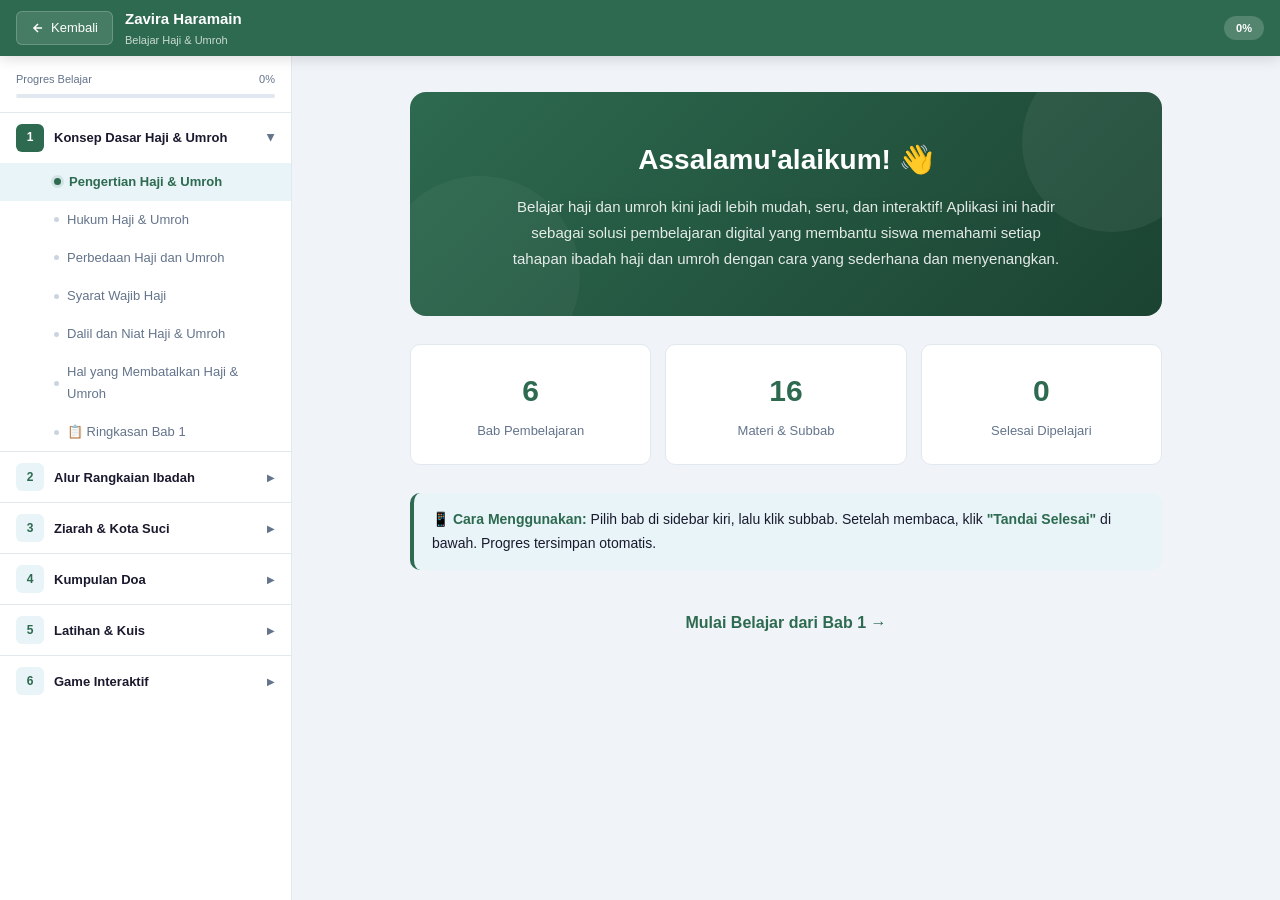
==== Belajar.html @ 63aa4650 "Add files via upload" ====
<!DOCTYPE html>
<html lang="id">
<head>
    <meta charset="UTF-8">
    <meta name="viewport" content="width=device-width, initial-scale=1.0">
    <title>Belajar Haji & Umroh — Zavira Haramain</title>
    <!-- Gunakan CSS utama agar warna konsisten -->
    <link rel="stylesheet" href="style.css">
    <style>
        /* ============================================
           CSS KHUSUS HALAMAN BELAJAR (LMS Mini)
           Variabel warna diambil dari :root style.css
           Ditulis di sini agar halaman ini mandiri
           ============================================ */

        body { background: var(--bg-section); }

        /* ---------- HEADER LMS ---------- */
        .lms-header {
            position: fixed; top: 0; left: 0; right: 0;
            height: 56px; background: var(--primary); color: #fff;
            display: flex; align-items: center; padding: 0 16px;
            z-index: 900; box-shadow: 0 2px 14px rgba(0,0,0,.15);
        }
        .lms-back {
            display: inline-flex; align-items: center; gap: 6px;
            background: rgba(255,255,255,.12); border: 1px solid rgba(255,255,255,.2);
            color: #fff; padding: 5px 14px; border-radius: 6px;
            font-size: 13px; font-weight: 500; margin-right: 12px;
            transition: background .2s; text-decoration: none;
        }
        .lms-back:hover { background: rgba(255,255,255,.22); }
        .lms-brand { font-size: 15px; font-weight: 700; }
        .lms-brand small { font-weight: 400; opacity: .75; font-size: 11px; display: block; }
        .lms-right { margin-left: auto; display: flex; align-items: center; gap: 10px; }
        .lms-pct {
            background: rgba(255,255,255,.18); padding: 3px 12px;
            border-radius: 20px; font-size: 11px; font-weight: 600;
        }
        .lms-burger {
            display: none; width: 36px; height: 36px; border-radius: 6px;
            background: rgba(255,255,255,.12); border: 1px solid rgba(255,255,255,.2);
            color: #fff; font-size: 20px; align-items: center; justify-content: center;
            cursor: pointer;
        }

        /* ---------- LAYOUT ---------- */
        .lms-layout { display: flex; margin-top: 56px; min-height: calc(100vh - 56px); }

        /* ---------- SIDEBAR ---------- */
        .lms-sidebar {
            width: 292px; min-width: 292px; background: var(--bg-main);
            border-right: 1px solid var(--border-color);
            overflow-y: auto; height: calc(100vh - 56px);
            position: sticky; top: 56px; transition: transform .3s ease;
        }
        .lms-sidebar::-webkit-scrollbar { width: 3px; }
        .lms-sidebar::-webkit-scrollbar-thumb { background: #cbd5e1; border-radius: 3px; }

        /* Progress di sidebar */
        .sb-prog { padding: 14px 16px; border-bottom: 1px solid var(--border-color); }
        .sb-prog-top { display: flex; justify-content: space-between; font-size: 11px; color: var(--text-muted); margin-bottom: 5px; }
        .sb-prog-bar { height: 4px; background: var(--border-color); border-radius: 4px; overflow: hidden; }
        .sb-prog-fill { height: 100%; width: 0%; background: linear-gradient(90deg, var(--primary), var(--primary-light)); border-radius: 4px; transition: width .5s ease; }

        /* Chapter */
        .ch { border-bottom: 1px solid var(--border-color); }
        .ch:last-child { border-bottom: none; }
        .ch-head {
            display: flex; align-items: center; gap: 10px;
            padding: 11px 16px; cursor: pointer; user-select: none; transition: background .15s;
        }
        .ch-head:hover { background: var(--bg-section); }
        .ch-ico {
            width: 28px; height: 28px; border-radius: 6px;
            background: var(--bg-card); color: var(--primary);
            display: flex; align-items: center; justify-content: center;
            font-size: 12px; font-weight: 800; flex-shrink: 0;
        }
        .ch-head.open .ch-ico { background: var(--primary); color: #fff; }
        .ch-name { flex: 1; font-size: 13px; font-weight: 600; color: var(--text-primary); line-height: 1.35; }
        .ch-arr { font-size: 10px; color: var(--text-muted); transition: transform .2s; }
        .ch-head.open .ch-arr { transform: rotate(90deg); }

        /* Subbab */
        .ch-subs { max-height: 0; overflow: hidden; transition: max-height .35s ease; }
        .ch-head.open + .ch-subs { max-height: 600px; }
        .sub {
            display: flex; align-items: center; gap: 8px;
            padding: 8px 16px 8px 54px; font-size: 13px;
            color: var(--text-muted); cursor: pointer; transition: all .15s; position: relative;
        }
        .sub::before {
            content: ''; width: 5px; height: 5px; border-radius: 50%;
            background: #cbd5e1; flex-shrink: 0; transition: all .2s;
        }
        .sub:hover { background: var(--bg-section); color: var(--text-primary); }
        .sub:hover::before { background: var(--accent); }
        .sub.on { background: var(--bg-card); color: var(--primary); font-weight: 600; }
        .sub.on::before { background: var(--primary); width: 7px; height: 7px; box-shadow: 0 0 0 3px rgba(45,106,79,.12); }
        .sub.ok::after {
            content: '\2713'; position: absolute; right: 14px;
            width: 16px; height: 16px; border-radius: 50%;
            background: var(--primary); color: #fff; font-size: 9px;
            font-weight: 700; display: flex; align-items: center; justify-content: center;
        }

        /* Overlay sidebar mobile */
        .sb-overlay { display: none; position: fixed; inset: 0; top: 56px; background: rgba(0,0,0,.35); z-index: 799; }
        .sb-overlay.on { display: block; }

        /* ---------- KONTEN ---------- */
        .lms-content {
            flex: 1; min-width: 0; max-width: 840px;
            margin: 0 auto; padding: 36px 44px 80px; width: 100%;
        }
        .pg { display: none; }
        .pg.on { display: block; animation: pgFade .3s ease; }
        @keyframes pgFade { from { opacity: 0; transform: translateY(10px); } to { opacity: 1; transform: translateY(0); } }

        .bc { font-size: 12px; color: var(--text-muted); margin-bottom: 6px; }
        .bc b { color: var(--primary); font-weight: 600; }
        .pg-h1 { font-size: 28px; font-weight: 800; line-height: 1.25; margin-bottom: 6px; color: var(--text-primary); }
        .pg-sub { font-size: 15px; color: var(--text-muted); margin-bottom: 28px; line-height: 1.6; }

        /* Elemen materi */
        .m-p { font-size: 15px; color: var(--text-primary); line-height: 1.88; margin-bottom: 16px; text-align: justify; }
        .m-h3 { font-size: 18px; font-weight: 700; margin: 28px 0 10px; padding-bottom: 6px; border-bottom: 2px solid var(--bg-card); }
        .m-h4 { font-size: 16px; font-weight: 600; margin: 20px 0 8px; color: var(--text-primary); }
        .m-ol { padding-left: 24px; margin-bottom: 16px; list-style: decimal; }
        .m-ol li { font-size: 15px; color: var(--text-primary); line-height: 1.85; margin-bottom: 5px; }
        .m-ol li strong { color: var(--text-primary); }
        .m-ul { padding-left: 24px; margin-bottom: 16px; list-style: disc; }
        .m-ul li { font-size: 15px; color: var(--text-primary); line-height: 1.85; margin-bottom: 5px; }

        /* Box variants */
        .m-box { border-radius: var(--radius-md); padding: 14px 18px; margin: 18px 0; font-size: 14px; line-height: 1.75; }
        .m-box-g { background: var(--bg-card); border-left: 4px solid var(--primary); color: var(--text-primary); }
        .m-box-g strong { color: var(--primary); }
        .m-box-y { background: #fef3c7; border-left: 4px solid #f59e0b; color: #78350f; }
        .m-box-r { background: #fef2f2; border-left: 4px solid #ef4444; color: #991b1b; }
        .m-box-ok { background: #f0fdf4; border-left: 4px solid var(--primary-light); color: #166534; }
        .m-box-b { background: #eff6ff; border-left: 4px solid #3b82f6; color: #1e40af; }
        .m-box-b strong { color: #1e3a8a; }

        /* Tabel */
        .m-tbl-w { margin: 20px 0; overflow-x: auto; border-radius: var(--radius-md); box-shadow: 0 1px 6px var(--shadow-soft); }
        .m-tbl { width: 100%; border-collapse: collapse; font-size: 13px; }
        .m-tbl thead { background: var(--primary); color: #fff; }
        .m-tbl th { padding: 10px 14px; text-align: left; font-weight: 600; }
        .m-tbl td { padding: 9px 14px; border-bottom: 1px solid var(--border-color); color: var(--text-primary); }
        .m-tbl tbody tr:nth-child(even) { background: var(--bg-section); }
        .m-tbl tbody tr:hover { background: var(--bg-card); }

        /* Gambar */
        .m-img { margin: 22px 0; border-radius: var(--radius-md); overflow: hidden; box-shadow: 0 2px 10px var(--shadow-soft); border: 1px solid var(--border-color); background: var(--bg-section); }
        .m-img img { width: 100%; height: auto; }
        .m-img-cap { padding: 8px 14px; font-size: 12px; color: var(--text-muted); text-align: center; font-style: italic; }

        /* Embed */
        .m-embed { position: relative; width: 100%; padding-top: 56.25%; margin: 22px 0; border-radius: var(--radius-md); overflow: hidden; box-shadow: 0 2px 14px var(--shadow-soft); }
        .m-embed iframe { position: absolute; inset: 0; width: 100%; height: 100%; border: none; }
        .m-embed-cap { text-align: center; font-size: 12px; color: var(--text-muted); font-style: italic; margin-top: 6px; }
        .m-ext { display: inline-block; color: var(--primary); font-weight: 600; font-size: 13px; margin-top: 6px; }
        .m-ext:hover { text-decoration: underline; }

        /* Link card */
        .m-lc { display: flex; align-items: center; gap: 16px; background: var(--bg-main); border: 1px solid var(--border-color); border-radius: var(--radius-md); padding: 18px 22px; margin: 22px 0; transition: all .2s; box-shadow: 0 1px 4px var(--shadow-soft); }
        .m-lc:hover { border-color: var(--primary); box-shadow: 0 4px 14px rgba(45,106,79,.08); transform: translateY(-2px); }
        .m-lc-ico { width: 48px; height: 48px; border-radius: var(--radius-sm); background: var(--bg-card); display: flex; align-items: center; justify-content: center; font-size: 22px; flex-shrink: 0; }
        .m-lc-txt h4 { font-size: 14px; font-weight: 600; margin-bottom: 2px; }
        .m-lc-txt p { font-size: 12px; color: var(--text-muted); }
        .m-lc-arr { margin-left: auto; color: var(--text-muted); font-size: 16px; }

        /* Doa */
        .m-doa { direction: rtl; text-align: right; font-size: 20px; line-height: 2.5; background: var(--bg-card); border-radius: var(--radius-md); padding: 20px 24px; margin: 16px 0; }
        .m-doa-latin { text-align: center; font-style: italic; color: var(--text-muted); font-size: 14px; margin: 4px 0 18px; }

        .m-hr { border: none; border-top: 1px dashed var(--border-color); margin: 24px 0; }

        /* Step number */
        .m-step { display: inline-flex; align-items: center; justify-content: center; width: 26px; height: 26px; border-radius: 50%; background: var(--primary); color: #fff; font-size: 12px; font-weight: 700; flex-shrink: 0; margin-right: 10px; margin-top: 2px; }
        .m-step-r { display: flex; gap: 0; margin-bottom: 14px; }
        .m-step-r .m-p { flex: 1; }

        /* Navigasi bawah */
        .m-nav { display: flex; justify-content: space-between; align-items: center; margin-top: 40px; padding-top: 20px; border-top: 1px solid var(--border-color); gap: 12px; }
        .m-nav a { display: inline-flex; align-items: center; gap: 6px; padding: 9px 18px; border-radius: var(--radius-sm); font-size: 13px; font-weight: 600; cursor: pointer; transition: all .2s; }
        .mn-prev { background: var(--bg-section); color: var(--text-muted); border: 1px solid var(--border-color); }
        .mn-prev:hover { background: var(--border-color); }
        .mn-next { background: var(--primary); color: #fff; }
        .mn-next:hover { background: var(--primary-dark); }
        .mn-ok { background: transparent; color: var(--primary); border: 2px solid var(--primary); }
        .mn-ok:hover { background: var(--primary); color: #fff; }
        .mn-ok.did { background: var(--primary); color: #fff; }

        /* Welcome */
        .wc { background: linear-gradient(135deg, var(--primary), var(--primary-dark)); color: #fff; border-radius: var(--radius-lg); padding: 44px 36px; margin-bottom: 28px; text-align: center; position: relative; overflow: hidden; }
        .wc::before { content: ''; position: absolute; top: -40px; right: -40px; width: 180px; height: 180px; border-radius: 50%; background: rgba(255,255,255,.06); }
        .wc::after { content: ''; position: absolute; bottom: -60px; left: -30px; width: 200px; height: 200px; border-radius: 50%; background: rgba(255,255,255,.04); }
        .wc h2 { font-size: 28px; font-weight: 800; margin-bottom: 10px; position: relative; }
        .wc p { font-size: 15px; opacity: .88; line-height: 1.75; max-width: 560px; margin: 0 auto; position: relative; }
        .wc-stats { display: grid; grid-template-columns: repeat(3, 1fr); gap: 14px; margin-bottom: 28px; }
        .wc-stat { background: var(--bg-main); border: 1px solid var(--border-color); border-radius: var(--radius-md); padding: 20px; text-align: center; }
        .wc-stat b { display: block; font-size: 30px; font-weight: 800; color: var(--primary); }
        .wc-stat span { font-size: 13px; color: var(--text-muted); }

        /* ---------- RESPONSIVE LMS ---------- */
        @media (max-width: 900px) {
            .lms-burger { display: flex; }
            .lms-pct { display: none; }
            .lms-sidebar { position: fixed; top: 56px; left: 0; bottom: 0; transform: translateX(-100%); box-shadow: 0 4px 20px var(--shadow-medium); z-index: 800; }
            .lms-sidebar.on { transform: translateX(0); }
            .lms-content { padding: 24px 20px 60px; }
            .pg-h1 { font-size: 22px; }
            .wc-stats { grid-template-columns: 1fr; }
            .m-nav { flex-direction: column; }
            .m-nav a { width: 100%; justify-content: center; }
        }
        @media (max-width: 600px) {
            .lms-brand small { display: none; }
            .lms-content { padding: 18px 14px 60px; }
            .wc { padding: 32px 18px; }
            .wc h2 { font-size: 22px; }
            .m-tbl { font-size: 11px; }
            .m-tbl th, .m-tbl td { padding: 7px 8px; }
        }
    </style>
</head>
<body>

    <!-- ============================
         HEADER LMS
         ============================ -->
    <header class="lms-header">
        <a href="index.html" class="lms-back">
            <svg width="14" height="14" fill="none" stroke="currentColor" stroke-width="2.5" viewBox="0 0 24 24"><path d="M19 12H5M12 19l-7-7 7-7"/></svg>
            Kembali
        </a>
        <div class="lms-brand">Zavira Haramain<small>Belajar Haji & Umroh</small></div>
        <div class="lms-right">
            <span class="lms-pct" id="hPct">0%</span>
            <button class="lms-burger" id="hBurger" aria-label="Menu">&#9776;</button>
        </div>
    </header>
    <div class="sb-overlay" id="sbOv"></div>

    <!-- ============================
         LAYOUT: SIDEBAR + KONTEN
         ============================ -->
    <div class="lms-layout">

        <!-- ===== SIDEBAR ===== -->
        <aside class="lms-sidebar" id="lmsSB">
            <div class="sb-prog">
                <div class="sb-prog-top"><span>Progres Belajar</span><span id="sPct">0%</span></div>
                <div class="sb-prog-bar"><div class="sb-prog-fill" id="sFill"></div></div>
            </div>

            <!-- Bab 1 -->
            <div class="ch">
                <div class="ch-head open" onclick="togCh(this)">
                    <div class="ch-ico">1</div>
                    <div class="ch-name">Konsep Dasar Haji & Umroh</div>
                    <div class="ch-arr">&#9654;</div>
                </div>
                <div class="ch-subs" style="max-height:600px">
                    <div class="sub on" data-t="a" onclick="go('a',this)">Pengertian Haji & Umroh</div>
                    <div class="sub" data-t="b" onclick="go('b',this)">Hukum Haji & Umroh</div>
                    <div class="sub" data-t="c" onclick="go('c',this)">Perbedaan Haji dan Umroh</div>
                    <div class="sub" data-t="d" onclick="go('d',this)">Syarat Wajib Haji</div>
                    <div class="sub" data-t="e" onclick="go('e',this)">Dalil dan Niat Haji & Umroh</div>
                    <div class="sub" data-t="f" onclick="go('f',this)">Hal yang Membatalkan Haji & Umroh</div>
                    <div class="sub" data-t="ra" onclick="go('ra',this)">&#128203; Ringkasan Bab 1</div>
                </div>
            </div>

            <!-- Bab 2 -->
            <div class="ch">
                <div class="ch-head" onclick="togCh(this)">
                    <div class="ch-ico">2</div>
                    <div class="ch-name">Alur Rangkaian Ibadah</div>
                    <div class="ch-arr">&#9654;</div>
                </div>
                <div class="ch-subs">
                    <div class="sub" data-t="g" onclick="go('g',this)">Alur Rangkaian Ibadah Haji</div>
                    <div class="sub" data-t="h" onclick="go('h',this)">Alur Rangkaian Ibadah Umroh</div>
                    <div class="sub" data-t="rb" onclick="go('rb',this)">&#128203; Ringkasan Bab 2</div>
                </div>
            </div>

            <!-- Bab 3 -->
            <div class="ch">
                <div class="ch-head" onclick="togCh(this)">
                    <div class="ch-ico">3</div>
                    <div class="ch-name">Ziarah & Kota Suci</div>
                    <div class="ch-arr">&#9654;</div>
                </div>
                <div class="ch-subs">
                    <div class="sub" data-t="i" onclick="go('i',this)">Keutamaan Makkah & Madinah</div>
                    <div class="sub" data-t="j" onclick="go('j',this)">Adab di Masjid Nabawi</div>
                    <div class="sub" data-t="k" onclick="go('k',this)">Situs Sejarah</div>
                    <div class="sub" data-t="rc" onclick="go('rc',this)">&#128203; Ringkasan Bab 3</div>
                </div>
            </div>

            <!-- Bab 4 -->
            <div class="ch">
                <div class="ch-head" onclick="togCh(this)">
                    <div class="ch-ico">4</div>
                    <div class="ch-name">Kumpulan Doa</div>
                    <div class="ch-arr">&#9654;</div>
                </div>
                <div class="ch-subs">
                    <div class="sub" data-t="l" onclick="go('l',this)">Kumpulan Doa Manasik</div>
                </div>
            </div>

            <!-- Bab 5 -->
            <div class="ch">
                <div class="ch-head" onclick="togCh(this)">
                    <div class="ch-ico">5</div>
                    <div class="ch-name">Latihan & Kuis</div>
                    <div class="ch-arr">&#9654;</div>
                </div>
                <div class="ch-subs">
                    <div class="sub" data-t="m" onclick="go('m',this)">Kuis Pemahaman</div>
                </div>
            </div>

            <!-- Bab 6 -->
            <div class="ch">
                <div class="ch-head" onclick="togCh(this)">
                    <div class="ch-ico">6</div>
                    <div class="ch-name">Game Interaktif</div>
                    <div class="ch-arr">&#9654;</div>
                </div>
                <div class="ch-subs">
                    <div class="sub" data-t="n" onclick="go('n',this)">Game Manasik Haji & Umroh</div>
                </div>
            </div>
        </aside>

        <!-- ===== KONTEN ===== -->
        <main class="lms-content">

            <!-- ========== WELCOME ========== -->
            <div class="pg on" id="p-welcome">
                <div class="wc">
                    <h2>Assalamu'alaikum! &#128075;</h2>
                    <p>Belajar haji dan umroh kini jadi lebih mudah, seru, dan interaktif! Aplikasi ini hadir sebagai solusi pembelajaran digital yang membantu siswa memahami setiap tahapan ibadah haji dan umroh dengan cara yang sederhana dan menyenangkan.</p>
                </div>
                <div class="wc-stats">
                    <div class="wc-stat"><b>6</b><span>Bab Pembelajaran</span></div>
                    <div class="wc-stat"><b>16</b><span>Materi & Subbab</span></div>
                    <div class="wc-stat"><b id="wDone">0</b><span>Selesai Dipelajari</span></div>
                </div>
                <div class="m-box m-box-g"><strong>&#128241; Cara Menggunakan:</strong> Pilih bab di sidebar kiri, lalu klik subbab. Setelah membaca, klik <strong>"Tandai Selesai"</strong> di bawah. Progres tersimpan otomatis.</div>
                <p class="m-p" style="text-align:center;margin-top:32px;">
                    <a href="javascript:void(0)" onclick="go('a',document.querySelector('[data-t=a]'))" class="m-ext" style="font-size:16px;">Mulai Belajar dari Bab 1 &#8594;</a>
                </p>
            </div>

            <!-- ========== A: Pengertian ========== -->
            <div class="pg" id="p-a">
                <div class="bc">Bab 1 &gt; <b>Pengertian Haji & Umroh</b></div>
                <h2 class="pg-h1">Pengertian Haji & Umroh</h2>
                <p class="pg-sub">Memahami makna dan definisi dasar ibadah haji dan umroh dalam Islam.</p>
                <h3 class="m-h3">Pengertian Haji</h3>
                <p class="m-p">Secara harfiah, Haji dapat diartikan sebagai <strong>tujuan, maksud, dan menyengaja</strong>, yaitu bermaksud mendatangi tempat yang diagungkan, mendatangi secara fisik dan jiwa ke <strong>Baitullah</strong> untuk menunaikan amalan-amalan tertentu atau mengunjungi tempat-tempat tertentu pada waktu tertentu untuk melakukan amalan-amalan tertentu.</p>
                <h3 class="m-h3">Pengertian Umroh</h3>
                <p class="m-p">Secara harfiah, Umrah berarti <strong>ziarah atau berziarah</strong> ke tempat yang mulia yaitu "Baitullah" untuk melaksanakan amalan-amalan tertentu yang terdiri atas <strong>tawaf, sa'i, dan bercukur</strong>.</p>
                <div class="m-box m-box-g"><strong>&#128161; Catatan Penting:</strong> Yang dimaksud dengan tempat-tempat tertentu di atas adalah Ka'bah dan Arafah, sedangkan waktu-waktu tertentu adalah <strong>Asyhur al-Haj</strong> (bulan-bulan haji) yang terdiri atas Syawal, Zulkaidah, dan 10 hari pertama Zulhijah.</div>
                <div class="m-nav">
                    <a class="mn-prev" style="visibility:hidden;">&#8592; Sebelumnya</a>
                    <a class="mn-ok" id="d-a" onclick="done('a')">&#10003; Tandai Selesai</a>
                    <a class="mn-next" onclick="go('b',document.querySelector('[data-t=b]'))">Selanjutnya &#8594;</a>
                </div>
            </div>

            <!-- ========== B: Hukum ========== -->
            <div class="pg" id="p-b">
                <div class="bc">Bab 1 &gt; <b>Hukum Haji & Umroh</b></div>
                <h2 class="pg-h1">Hukum Haji & Umroh</h2>
                <p class="pg-sub">Kedudukan haji sebagai rukun Islam dan makna mendalamnya.</p>
                <p class="m-p">Haji merupakan <strong>rukun Islam yang kelima</strong> yang diwajibkan bagi seorang Muslim yang memiliki kemampuan untuk melaksanakannya <strong>sekali sepanjang hidupnya</strong>. Pelaksanaan haji merupakan ibadah mahdah yang bersifat <em>ta'abbudi</em> yang pelaksanaannya mengandung banyak rahasia dan simbol-simbol.</p>
                <h3 class="m-h3">Makna & Hikmah Ibadah Haji</h3>
                <ol class="m-ol">
                    <li><strong>Simbol Penghambaan:</strong> Memakai ihram sebagai simbol melepaskan diri dari hawa nafsu, menghadapkan diri kepada Allah, memperteguh keimanan dan ketaqwaan.</li>
                    <li><strong>Pembentukan Akhlak Mulia:</strong> Tindak lanjut pembentukan sikap mental dan akhlak mulia.</li>
                    <li><strong>Simbol Persatuan Umat:</strong> Pernyataan umat Islam seluruh dunia menjadi satu karena persamaan akidah.</li>
                    <li><strong>Memperkuat Fisik & Mental:</strong> Memerlukan persiapan fisik kuat, biaya besar, kesabaran dan ketabahan.</li>
                    <li><strong>Semangat Berkorban:</strong> Menumbuhkan semangat berkorban harta, jiwa, tenaga, dan waktu.</li>
                    <li><strong>Membangun Persatuan:</strong> Memanfaatkan untuk membangun persatuan dan kesatuan umat Islam sedunia.</li>
                    <li><strong>Muktamar Akbar:</strong> Peserta dari seluruh penjuru dunia, Ka'bah menjadi simbol kesatuan.</li>
                </ol>
                <div class="m-nav">
                    <a class="mn-prev" onclick="go('a',document.querySelector('[data-t=a]'))">&#8592; Sebelumnya</a>
                    <a class="mn-ok" id="d-b" onclick="done('b')">&#10003; Tandai Selesai</a>
                    <a class="mn-next" onclick="go('c',document.querySelector('[data-t=c]'))">Selanjutnya &#8594;</a>
                </div>
            </div>

            <!-- ========== C: Perbedaan ========== -->
            <div class="pg" id="p-c">
                <div class="bc">Bab 1 &gt; <b>Perbedaan Haji dan Umroh</b></div>
                <h2 class="pg-h1">Perbedaan Haji dan Umroh</h2>
                <p class="pg-sub">Memahami perbedaan mendasar antara ibadah haji dan umroh.</p>
                <div class="m-tbl-w">
                    <table class="m-tbl">
                        <thead><tr><th>Aspek</th><th>Haji</th><th>Umroh</th></tr></thead>
                        <tbody>
                            <tr><td><strong>Waktu</strong></td><td>Terikat (Syawal–Zulhijjah)</td><td>Bebas kapan saja</td></tr>
                            <tr><td><strong>Wukuf</strong></td><td>Wajib (rukun utama)</td><td>Tidak ada</td></tr>
                            <tr><td><strong>Mabit & Lontar</strong></td><td>Ada (Mina & Muzdalifah)</td><td>Tidak ada</td></tr>
                            <tr><td><strong>Durasi</strong></td><td>Minimal 4–6 hari</td><td>Beberapa jam</td></tr>
                            <tr><td><strong>Hukum</strong></td><td>Wajib (yang mampu)</td><td>Sunnah muakkadah</td></tr>
                        </tbody>
                    </table>
                </div>
                <div class="m-img">
                    <img src="https://i.ibb.co.com/Xf0K8t76/Chat-GPT-Image-May-2-2026-03-10-06-PM.png" alt="Infografis Perbedaan Haji dan Umroh">
                    <div class="m-img-cap">Gambar: Perbedaan Haji dan Umroh</div>
                </div>
                <div class="m-nav">
                    <a class="mn-prev" onclick="go('b',document.querySelector('[data-t=b]'))">&#8592; Sebelumnya</a>
                    <a class="mn-ok" id="d-c" onclick="done('c')">&#10003; Tandai Selesai</a>
                    <a class="mn-next" onclick="go('d',document.querySelector('[data-t=d]'))">Selanjutnya &#8594;</a>
                </div>
            </div>

            <!-- ========== D: Syarat Wajib ========== -->
            <div class="pg" id="p-d">
                <div class="bc">Bab 1 &gt; <b>Syarat Wajib Haji</b></div>
                <h2 class="pg-h1">Syarat Wajib Haji</h2>
                <p class="pg-sub">Lima ketentuan yang harus dipenuhi agar diwajibkan menunaikan ibadah haji.</p>
                <p class="m-p">Syarat wajib haji adalah ketentuan yang harus dipenuhi agar seseorang terkena kewajiban haji. Apabila salah satu tidak terpenuhi, kewajiban belum berlaku.</p>
                <div class="m-step-r"><span class="m-step">1</span><div class="m-p"><strong>Islam</strong> — Ibadah haji bagian dari rukun Islam, hanya diwajibkan kepada Muslim. Tanpa iman, amal tidak memiliki nilai. Syarat ini mutlak.</div></div>
                <div class="m-step-r"><span class="m-step">2</span><div class="m-p"><strong>Baligh</strong> — Tanda: haid (perempuan), mimpi basah (laki-laki), atau usia ~15 tahun. Anak yang haji tetap sah sebagai sunnah, tapi <strong>tidak menggugurkan kewajiban</strong> saat dewasa.</div></div>
                <div class="m-step-r"><span class="m-step">3</span><div class="m-p"><strong>Berakal (Aqil)</strong> — Mampu berpikir dan memahami perintah/larangan. Gangguan jiwa berat = tidak dibebani kewajiban.</div></div>
                <div class="m-step-r"><span class="m-step">4</span><div class="m-p"><strong>Merdeka</strong> — Memiliki kebebasan dan kendali atas diri sendiri. Di era modern, syarat ini praktis tidak lagi hambatan.</div></div>
                <div class="m-step-r"><span class="m-step">5</span><div class="m-p"><strong>Mampu (Istitha'ah)</strong> — Mencakup:</div></div>
                <div class="m-box m-box-b" style="margin:0 0 8px 36px;">
                    <strong>a. Fisik:</strong> Sehat untuk thawaf, sa'i, wukuf, perjalanan antar tempat.<br>
                    <strong>b. Finansial:</strong> Biaya tanpa mengorbankan kebutuhan pokok keluarga.<br>
                    <strong>c. Keamanan:</strong> Perjalanan aman dari segi transportasi, wilayah, politik.<br>
                    <strong>d. Perempuan:</strong> Harus didampingi <strong>mahram</strong> atau rombongan aman terpercaya.
                </div>
                <div class="m-nav">
                    <a class="mn-prev" onclick="go('c',document.querySelector('[data-t=c]'))">&#8592; Sebelumnya</a>
                    <a class="mn-ok" id="d-d" onclick="done('d')">&#10003; Tandai Selesai</a>
                    <a class="mn-next" onclick="go('e',document.querySelector('[data-t=e]'))">Selanjutnya &#8594;</a>
                </div>
            </div>

            <!-- ========== E: Dalil & Niat ========== -->
            <div class="pg" id="p-e">
                <div class="bc">Bab 1 &gt; <b>Dalil dan Niat Haji & Umroh</b></div>
                <h2 class="pg-h1">Dalil dan Niat Haji & Umroh</h2>
                <p class="pg-sub">Dalil Al-Qur'an dan Hadits serta bacaan niat ibadah.</p>
                <div class="m-box m-box-ok"><strong>QS. Ali Imran ayat 97:</strong><br><br>"Dan manusia terhadap Allah adalah kewajiban untuk menunaikan haji, yaitu (bagi) orang yang sanggup mengadakan perjalanan ke Baitullah. Barangsiapa mengingkari (kewajiban haji), maka sesungguhnya Allah Maha Kaya dari semesta alam."</div>
                <div class="m-box m-box-g"><strong>Hadits Ibnu Umar RA:</strong><br><br>"Islam dibangun di atas lima perkara: bersaksi bahwa tidak ada Tuhan selain Allah dan Muhammad utusan-Nya, mendirikan shalat, menunaikan zakat, haji, dan puasa Ramadhan." (HR. Bukhari & Muslim)</div>
                <h3 class="m-h3">Video Pembahasan</h3>
                <div class="m-embed"><iframe src="https://www.canva.com/design/DAHIqXgKJt4/ts3JvFdb-NQ1UfgRgLYqsw/watch?embed" allowfullscreen allow="fullscreen" loading="lazy"></iframe></div>
                <p class="m-embed-cap">Video: Dalil dan Niat Haji & Umroh</p>
                <p class="m-p" style="text-align:center;"><a href="https://www.canva.com/design/DAHIqXgKJt4/ts3JvFdb-NQ1UfgRgLYqsw/watch" target="_blank" rel="noopener" class="m-ext">&#128279; Buka di tab baru jika tidak terload</a></p>
                <div class="m-nav">
                    <a class="mn-prev" onclick="go('d',document.querySelector('[data-t=d]'))">&#8592; Sebelumnya</a>
                    <a class="mn-ok" id="d-e" onclick="done('e')">&#10003; Tandai Selesai</a>
                    <a class="mn-next" onclick="go('f',document.querySelector('[data-t=f]'))">Selanjutnya &#8594;</a>
                </div>
            </div>

            <!-- ========== F: Pembatal ========== -->
            <div class="pg" id="p-f">
                <div class="bc">Bab 1 &gt; <b>Hal yang Membatalkan Haji & Umroh</b></div>
                <h2 class="pg-h1">Hal-Hal yang Membatalkan Haji & Umroh</h2>
                <p class="pg-sub">Pelanggaran berat yang menyebabkan ibadah tidak sah, beserta dam dan kafarat.</p>
                <div class="m-box m-box-r"><strong>&#9888;&#65039; Jimak sebelum Tahallul Awal (Haji):</strong> Haji <strong>BATAL</strong>. Tetap wajib lanjutkan, qadha tahun depan, dam = unta &rarr; sapi &rarr; kambing &rarr; sedekah &rarr; puasa.</div>
                <div class="m-box m-box-y"><strong>Jimak setelah Tahallul Awal:</strong> Haji sah, dam seekor kambing. Dalam umroh: batal, qadha + dam kambing.</div>
                <div class="m-step-r"><span class="m-step" style="background:#dc2626;">!</span><div class="m-p"><strong>Tidak Wukuf di Arafah</strong> — "Haji itu adalah Arafah." Tidak sah, harus diulang, <strong>tidak ada dam pengganti</strong>.</div></div>
                <div class="m-step-r"><span class="m-step" style="background:#dc2626;">!</span><div class="m-p"><strong>Tidak Tawaf Ifadhah</strong> — Tidak sah, tidak bisa diganti dam.</div></div>
                <div class="m-step-r"><span class="m-step" style="background:#dc2626;">!</span><div class="m-p"><strong>Tidak Sa'i</strong> — Rukun, jika ditinggalkan = batal.</div></div>
                <div class="m-step-r"><span class="m-step" style="background:#dc2626;">!</span><div class="m-p"><strong>Tidak Tahallul</strong> — Rukun, tidak sah tanpa cukur/potong rambut.</div></div>
                <div class="m-step-r"><span class="m-step" style="background:#dc2626;">!</span><div class="m-p"><strong>Tidak Tertib</strong> — Urutan rukun harus benar, jika tidak = tidak sah.</div></div>
                <hr class="m-hr">
                <h3 class="m-h3">Tabel Dam & Kafarat</h3>
                <div class="m-tbl-w">
                    <table class="m-tbl">
                        <thead><tr><th>Pelanggaran</th><th>Konsekuensi</th><th>Dam</th></tr></thead>
                        <tbody>
                            <tr><td>Jimak sebelum tahallul (Haji)</td><td>Batal, qadha</td><td>Unta &rarr; Sapi &rarr; Kambing &rarr; Sedekah &rarr; Puasa</td></tr>
                            <tr><td>Jimak setelah tahallul (Haji)</td><td>Sah</td><td>Seekor kambing</td></tr>
                            <tr><td>Jimak sebelum tahallul (Umroh)</td><td>Batal, qadha</td><td>Seekor kambing</td></tr>
                            <tr><td>Tidak mabit di Mina/Muzdalifah</td><td>Sah</td><td>Kambing atau puasa 10 hari</td></tr>
                            <tr><td>Melanggar larangan ihram</td><td>Sah</td><td>Kambing / Puasa 3 hari / Sedekah</td></tr>
                            <tr><td>Membunuh binatang buruan</td><td>Sah</td><td>Hewan sepadan / Makan fakir / Puasa</td></tr>
                        </tbody>
                    </table>
                </div>
                <div class="m-box m-box-g"><strong>&#128161; Catatan Ulama:</strong> Mazhab Syafi'i tetap mewajibkan dam meskipun tanpa sengaja. Sebagian ulama lain memberikan keringanan bagi yang lupa/tidak tahu.</div>
                <div class="m-nav">
                    <a class="mn-prev" onclick="go('e',document.querySelector('[data-t=e]'))">&#8592; Sebelumnya</a>
                    <a class="mn-ok" id="d-f" onclick="done('f')">&#10003; Tandai Selesai</a>
                    <a class="mn-next" onclick="go('ra',document.querySelector('[data-t=ra]'))">Selanjutnya &#8594;</a>
                </div>
            </div>

            <!-- ========== RA: Ringkasan Bab 1 ========== -->
            <div class="pg" id="p-ra">
                <div class="bc">Bab 1 &gt; <b>Ringkasan</b></div>
                <h2 class="pg-h1">&#128203; Ringkasan Bab 1</h2>
                <h3 class="m-h3">1. Pengertian</h3>
                <ul class="m-ul"><li><strong>Haji:</strong> "Menyengaja" — mengunjungi Baitullah & Arafah pada Asyhur al-Haj.</li><li><strong>Umrah:</strong> "Ziarah" — tawaf, sa'i, bercukur di Baitullah tanpa terikat waktu.</li></ul>
                <h3 class="m-h3">2. Hukum</h3>
                <p class="m-p">Rukun Islam ke-5, wajib sekali seumur hidup. Makna: simbol persatuan, penyucian diri, latihan fisik & mental, semangat berkorban, muktamar akbar.</p>
                <h3 class="m-h3">3. Syarat Wajib</h3>
                <ol class="m-ol"><li><strong>Islam</strong> — mutlak</li><li><strong>Baligh</strong></li><li><strong>Berakal</strong></li><li><strong>Merdeka</strong></li><li><strong>Mampu</strong> — fisik, finansial, keamanan, mahram (perempuan)</li></ol>
                <h3 class="m-h3">4. Pembatal</h3>
                <ul class="m-ul"><li>Jimak sebelum tahallul: batal + dam + qadha</li><li>Meninggalkan rukun: tidak sah</li></ul>
                <h3 class="m-h3">5. Dam</h3>
                <ul class="m-ul"><li>Pelanggaran wajib: kambing / puasa 10 hari</li><li>Larangan ihram: kambing / puasa 3 hari / sedekah</li><li>Membunuh buruan: hewan sepadan</li></ul>
                <div class="m-box m-box-ok"><strong>&#9989; Kesimpulan:</strong> Keabsahan bergantung pada pemenuhan syarat wajib dan penjagaan rukun. Pelanggaran aturan ihram tidak selalu membatalkan, tapi menuntut Dam sebagai penyucian.</div>
                <div class="m-nav">
                    <a class="mn-prev" onclick="go('f',document.querySelector('[data-t=f]'))">&#8592; Sebelumnya</a>
                    <a class="mn-ok" id="d-ra" onclick="done('ra')">&#10003; Tandai Selesai</a>
                    <a class="mn-next" onclick="go('g',document.querySelector('[data-t=g]'))">Bab 2 &#8594;</a>
                </div>
            </div>

            <!-- ========== G: Alur Haji ========== -->
            <div class="pg" id="p-g">
                <div class="bc">Bab 2 &gt; <b>Alur Rangkaian Ibadah Haji</b></div>
                <h2 class="pg-h1">Alur Rangkaian Ibadah Haji</h2>
                <p class="pg-sub">9 tahapan dari ihram hingga thawaf wada'.</p>
                <div class="m-img">
                    <img src="https://i.ibb.co.com/PvfS4JNm/Chat-GPT-Image-2-Mei-2026-14-36-10.png" alt="Alur Ibadah Haji">
                    <div class="m-img-cap">Infografis: Alur Rangkaian Ibadah Haji</div>
                </div>
                <div class="m-step-r"><span class="m-step">1</span><div class="m-p"><strong>Ihram Haji (8 Dzulhijjah)</strong> — Mandi sunnah, wewangian (tubuh bukan pakaian), pakai dua helai kain putih (laki-laki), niat haji. Seluruh larangan ihram berlaku.</div></div>
                <div class="m-step-r"><span class="m-step">2</span><div class="m-p"><strong>Mabit di Mina — Hari Tarwiyah (8 Dzulhijjah)</strong> — Shalat 5 waktu secara <strong>qashar</strong> pada waktunya masing-masing (tidak dijam').</div></div>
                <div class="m-box m-box-r"><strong>&#11088; Tahap 3: Wukuf di Arafah (9 Dzulhijjah) — PUNCAK HAJI</strong><br>"Haji itu adalah Arafah." Tanpa wukuf = <strong>TIDAK SAH</strong>, tidak ada dam pengganti. Waktu: Dzuhur hingga terbenam. Kegiatan: khutbah, shalat jam' takdim qashar, doa, dzikir, istighfar.</div>
                <div class="m-step-r"><span class="m-step">4</span><div class="m-p"><strong>Mabit di Muzdalifah (Malam 10)</strong> — Shalat Maghrib & Isya <em>jam' takhir qashar</em>, kumpulkan 7 batu kerikil.</div></div>
                <div class="m-step-r"><span class="m-step">5</span><div class="m-p"><strong>Lontar Jumrah Aqabah & Tahallul Awal (10)</strong> — 7 batu ke pilar Aqabah, lalu cukur/potong rambut. Larangan ihram longgar kecuali jimak.</div></div>
                <div class="m-step-r"><span class="m-step">6</span><div class="m-p"><strong>Penyembelihan Dam/Kurban</strong> — Bagi Tamattu': wajib sembelih kambing sebagai hadyu.</div></div>
                <div class="m-step-r"><span class="m-step">7</span><div class="m-p"><strong>Thawaf Ifadhah & Sa'i</strong> — 7 putaran Ka'bah + 7 kali Shafa-Marwah. <strong>Tahallul Tsani</strong> (seluruh larangan berakhir).</div></div>
                <div class="m-step-r"><span class="m-step">8</span><div class="m-p"><strong>Mabit di Mina & Lontar 3 Jumrah (11-13)</strong> — Ula, Wustha, Aqabah masing-masing 7 kali/hari. <strong>Nafar Awal</strong> (pulang 12) atau <strong>Nafar Tsani</strong> (hingga 13).</div></div>
                <div class="m-step-r"><span class="m-step">9</span><div class="m-p"><strong>Thawaf Wada'</strong> — Thawaf perpisahan sebelum meninggalkan Makkah. Tidak disertai sa'i.</div></div>
                <hr class="m-hr">
                <div class="m-embed"><iframe src="https://www.canva.com/design/DAHIqS2E7v0/lFdgQTA9Gmf85khZnDJb_A/watch?embed" allowfullscreen allow="fullscreen" loading="lazy"></iframe></div>
                <p class="m-embed-cap">Animasi: Alur Ibadah Haji — Desain oleh Zayyan Novalaziz</p>
                <p class="m-p" style="text-align:center;"><a href="https://www.canva.com/design/DAHIqS2E7v0/lFdgQTA9Gmf85khZnDJb_A/watch" target="_blank" rel="noopener" class="m-ext">&#128279; Buka di tab baru</a></p>
                <div class="m-nav">
                    <a class="mn-prev" onclick="go('ra',document.querySelector('[data-t=ra]'))">&#8592; Sebelumnya</a>
                    <a class="mn-ok" id="d-g" onclick="done('g')">&#10003; Tandai Selesai</a>
                    <a class="mn-next" onclick="go('h',document.querySelector('[data-t=h]'))">Selanjutnya &#8594;</a>
                </div>
            </div>

            <!-- ========== H: Alur Umroh ========== -->
            <div class="pg" id="p-h">
                <div class="bc">Bab 2 &gt; <b>Alur Rangkaian Ibadah Umroh</b></div>
                <h2 class="pg-h1">Alur Rangkaian Ibadah Umroh</h2>
                <p class="pg-sub">4 tahapan singkat, bisa kapan saja sepanjang tahun.</p>
                <div class="m-step-r"><span class="m-step">1</span><div class="m-p"><strong>Ihram</strong> — Mengambil miqat, pakai pakaian ihram, niat umroh. Larangan ihram berlaku.</div></div>
                <div class="m-step-r"><span class="m-step">2</span><div class="m-p"><strong>Thawaf</strong> — Mengelilingi Ka'bah <strong>7 putaran</strong>.</div></div>
                <div class="m-step-r"><span class="m-step">3</span><div class="m-p"><strong>Sa'i</strong> — Berjalan dan berlari-lari kecil antara <strong>Shafa dan Marwah 7 kali</strong>.</div></div>
                <div class="m-step-r"><span class="m-step">4</span><div class="m-p"><strong>Tahallul</strong> — Cukur/potong rambut. Seluruh larangan ihram berakhir.</div></div>
                <div class="m-box m-box-ok"><strong>&#9989; Perbedaan Utama:</strong> Umroh tidak perlu wukuf, mabit, atau lontar jumrah. Seluruh rangkaian hanya di Masjidil Haram.</div>
                <hr class="m-hr">
                <div class="m-embed"><iframe src="https://www.youtube.com/embed/vuquArQIT4U" allowfullscreen allow="fullscreen" loading="lazy"></iframe></div>
                <p class="m-embed-cap">Video: Alur Ibadah Umroh</p>
                <p class="m-p" style="text-align:center;"><a href="https://youtu.be/vuquArQIT4U" target="_blank" rel="noopener" class="m-ext">&#128279; Buka di YouTube</a></p>
                <div class="m-nav">
                    <a class="mn-prev" onclick="go('g',document.querySelector('[data-t=g]'))">&#8592; Sebelumnya</a>
                    <a class="mn-ok" id="d-h" onclick="done('h')">&#10003; Tandai Selesai</a>
                    <a class="mn-next" onclick="go('rb',document.querySelector('[data-t=rb]'))">Selanjutnya &#8594;</a>
                </div>
            </div>

            <!-- ========== RB: Ringkasan Bab 2 ========== -->
            <div class="pg" id="p-rb">
                <div class="bc">Bab 2 &gt; <b>Ringkasan</b></div>
                <h2 class="pg-h1">&#128203; Ringkasan Bab 2</h2>
                <h3 class="m-h3">Alur Haji</h3>
                <ol class="m-ol"><li><strong>8 Dzulhijjah:</strong> Ihram &rarr; Mabit Mina</li><li><strong>9:</strong> Wukuf Arafah (puncak)</li><li><strong>Malam 10:</strong> Muzdalifah, ambil batu</li><li><strong>10:</strong> Lontar Aqabah &rarr; Tahallul Awal &rarr; Dam &rarr; Thawaf Ifadhah &rarr; Sa'i &rarr; Tahallul Tsani</li><li><strong>11–13:</strong> Lontar 3 jumrah/hari</li><li>Thawaf Wada'</li></ol>
                <h3 class="m-h3">Alur Umroh</h3>
                <ol class="m-ol"><li>Ihram</li><li>Thawaf 7 putaran</li><li>Sa'i 7 kali</li><li>Tahallul</li></ol>
                <div class="m-tbl-w">
                    <table class="m-tbl"><thead><tr><th>Aspek</th><th>Haji</th><th>Umroh</th></tr></thead>
                    <tbody><tr><td>Waktu</td><td>Terikat</td><td>Kapan saja</td></tr><tr><td>Wukuf</td><td>Ada</td><td>Tidak ada</td></tr><tr><td>Mabit & Lontar</td><td>Ada</td><td>Tidak ada</td></tr><tr><td>Durasi</td><td>4–6 hari</td><td>Beberapa jam</td></tr></tbody></table>
                </div>
                <div class="m-box m-box-ok"><strong>&#9989; Kesimpulan:</strong> Haji = multi-lokasi (Arafah, Muzdalifah, Mina, Makkah). Umroh = hanya Masjidil Haram (Thawaf, Sa'i, Tahallul).</div>
                <div class="m-nav">
                    <a class="mn-prev" onclick="go('h',document.querySelector('[data-t=h]'))">&#8592; Sebelumnya</a>
                    <a class="mn-ok" id="d-rb" onclick="done('rb')">&#10003; Tandai Selesai</a>
                    <a class="mn-next" onclick="go('i',document.querySelector('[data-t=i]'))">Bab 3 &#8594;</a>
                </div>
            </div>

            <!-- ========== I: Keutamaan Makkah & Madinah ========== -->
            <div class="pg" id="p-i">
                <div class="bc">Bab 3 &gt; <b>Keutamaan Makkah & Madinah</b></div>
                <h2 class="pg-h1">Keutamaan Makkah & Madinah</h2>
                <p class="pg-sub">Mengenal keistimewaan dua kota suci dalam Islam.</p>
                <p class="m-p">Makkah = tempat Ka'bah (kiblat umat Islam). Madinah = kota hijrah Rasulullah SAW dan pusat peradaban Islam awal.</p>
                <div class="m-embed"><iframe src="https://www.canva.com/design/DAHIf-sXLVc/xY1zw2fpSDof6yYyU6dX6Q/view?embed" allowfullscreen allow="fullscreen" loading="lazy"></iframe></div>
                <p class="m-embed-cap">Presentasi: Keutamaan Makkah & Madinah</p>
                <p class="m-p" style="text-align:center;"><a href="https://www.canva.com/design/DAHIf-sXLVc/xY1zw2fpSDof6yYyU6dX6Q/view" target="_blank" rel="noopener" class="m-ext">&#128279; Buka di tab baru</a></p>
                <div class="m-nav">
                    <a class="mn-prev" onclick="go('rb',document.querySelector('[data-t=rb]'))">&#8592; Sebelumnya</a>
                    <a class="mn-ok" id="d-i" onclick="done('i')">&#10003; Tandai Selesai</a>
                    <a class="mn-next" onclick="go('j',document.querySelector('[data-t=j]'))">Selanjutnya &#8594;</a>
                </div>
            </div>

            <!-- ========== J: Adab Masjid Nabawi ========== -->
            <div class="pg" id="p-j">
                <div class="bc">Bab 3 &gt; <b>Adab di Masjid Nabawi</b></div>
                <h2 class="pg-h1">Adab di Masjid Nabawi</h2>
                <p class="pg-sub">Tata krama saat berkunjung ke Masjid Nabawi di Madinah.</p>
                <ol class="m-ol"><li>Masuk kaki kanan, baca doa masuk masjid.</li><li>Shalat tahiyatul masjid 2 rakaat sebelum duduk.</li><li>Kunjungi makam Rasulullah SAW dengan tertib dan sopan.</li><li>Tinggikan suara berlebihan di area makam.</li><li>Berdoa kepada Allah, bukan kepada Rasulullah — cukup beri salam.</li><li>Jaga kebersihan dan ketenangan.</li><li>Perbanyak ibadah dan doa di <strong>Raudhah</strong> (bagian surga).</li></ol>
                <div class="m-box m-box-g"><strong>&#128204; Catatan:</strong> Materi lengkap sedang dikembangkan untuk pembaruan selanjutnya.</div>
                <div class="m-nav">
                    <a class="mn-prev" onclick="go('i',document.querySelector('[data-t=i]'))">&#8592; Sebelumnya</a>
                    <a class="mn-ok" id="d-j" onclick="done('j')">&#10003; Tandai Selesai</a>
                    <a class="mn-next" onclick="go('k',document.querySelector('[data-t=k]'))">Selanjutnya &#8594;</a>
                </div>
            </div>

            <!-- ========== K: Situs Sejarah ========== -->
            <div class="pg" id="p-k">
                <div class="bc">Bab 3 &gt; <b>Situs Sejarah</b></div>
                <h2 class="pg-h1">Situs Sejarah</h2>
                <p class="pg-sub">Menjelajahi situs bersejarah di Makkah dan Madinah.</p>
                <p class="m-p">Di sekitar Makkah dan Madinah terdapat banyak situs bersejarah yang berkaitan dengan perjalanan Islam.</p>
                <div class="m-embed"><iframe src="https://www.youtube.com/embed/Qm-tNo5T-Nk" allowfullscreen allow="fullscreen" loading="lazy"></iframe></div>
                <p class="m-embed-cap">Video: Situs Sejarah di Makkah dan Madinah</p>
                <p class="m-p" style="text-align:center;"><a href="https://youtu.be/Qm-tNo5T-Nk" target="_blank" rel="noopener" class="m-ext">&#128279; Buka di YouTube</a></p>
                <div class="m-nav">
                    <a class="mn-prev" onclick="go('j',document.querySelector('[data-t=j]'))">&#8592; Sebelumnya</a>
                    <a class="mn-ok" id="d-k" onclick="done('k')">&#10003; Tandai Selesai</a>
                    <a class="mn-next" onclick="go('rc',document.querySelector('[data-t=rc]'))">Selanjutnya &#8594;</a>
                </div>
            </div>

            <!-- ========== RC: Ringkasan Bab 3 ========== -->
            <div class="pg" id="p-rc">
                <div class="bc">Bab 3 &gt; <b>Ringkasan</b></div>
                <h2 class="pg-h1">&#128203; Ringkasan Bab 3</h2>
                <div class="m-box m-box-g"><strong>&#128204; Catatan:</strong> Ringkasan Bab 3 sedang disusun untuk pembaruan berikutnya.</div>
                <ol class="m-ol"><li>Keutamaan Makkah sebagai tempat Ka'bah dan kiblat.</li><li>Keutamaan Madinah sebagai kota Nabi dan hijrah.</li><li>Adab berkunjung ke Masjid Nabawi.</li><li>Situs bersejarah di sekitar kota suci.</li></ol>
                <div class="m-nav">
                    <a class="mn-prev" onclick="go('k',document.querySelector('[data-t=k]'))">&#8592; Sebelumnya</a>
                    <a class="mn-ok" id="d-rc" onclick="done('rc')">&#10003; Tandai Selesai</a>
                    <a class="mn-next" onclick="go('l',document.querySelector('[data-t=l]'))">Bab 4 &#8594;</a>
                </div>
            </div>

            <!-- ========== L: Kumpulan Doa ========== -->
            <div class="pg" id="p-l">
                <div class="bc">Bab 4 &gt; <b>Kumpulan Doa Manasik</b></div>
                <h2 class="pg-h1">Kumpulan Doa Manasik</h2>
                <p class="pg-sub">Doa-doa penting selama pelaksanaan ibadah haji dan umroh.</p>
                <div class="m-embed"><iframe src="https://www.canva.com/design/DAHIgMuOij8/v3etyEsx0xxedw--Voma4g/view?embed" allowfullscreen allow="fullscreen" loading="lazy"></iframe></div>
                <p class="m-embed-cap">Presentasi: Kumpulan Doa Manasik</p>
                <p class="m-p" style="text-align:center;"><a href="https://www.canva.com/design/DAHIgMuOij8/v3etyEsx0xxedw--Voma4g/view" target="_blank" rel="noopener" class="m-ext">&#128279; Buka di tab baru</a></p>
                <hr class="m-hr">
                <h3 class="m-h3">Doa-Doa Penting</h3>
                <h4 class="m-h4">Niat Ihram Haji</h4>
                <div class="m-doa">&#1576;&#1616;&#1587;&#1618;&#1605;&#1616; &#1575;&#1604;&#1604;&#1617;&#1607;&#1616; &#1608;&#1575;&#1604;&#1604;&#1617;&#1607;&#1615; &#1571;&#1614;&#1603;&#1618;&#1576;&#1614;&#1585;&#1615;&#1548; &#1575;&#1604;&#1604;&#1617;&#1607;&#1615;&#1605;&#1617; &#1604;&#1614;&#1576;&#1617;&#1614;&#1610;&#1618;&#1603;&#1614; &#1581;&#1614;&#1580;&#1617;&#1617;&#1575;</div>
                <p class="m-doa-latin">"Bismillahi wallahu akbar, Allahumma labbaika hajjan."</p>
                <h4 class="m-h4">Niat Ihram Umroh</h4>
                <div class="m-doa">&#1576;&#1616;&#1587;&#1618;&#1605;&#1616; &#1575;&#1604;&#1604;&#1617;&#1607;&#1616; &#1608;&#1575;&#1604;&#1604;&#1617;&#1607;&#1615; &#1571;&#1614;&#1603;&#1618;&#1576;&#1614;&#1585;&#1615;&#1548; &#1575;&#1604;&#1604;&#1617;&#1607;&#1615;&#1605;&#1617; &#1604;&#1614;&#1576;&#1617;&#1614;&#1610;&#1618;&#1603;&#1614; &#1593;&#1614;&#1605;&#1618;&#1585;&#1614;&#1577;&#1617;&#1575;</div>
                <p class="m-doa-latin">"Bismillahi wallahu akbar, Allahumma labbaika umratan."</p>
                <h4 class="m-h4">Talbiyah</h4>
                <div class="m-doa">&#1604;&#1614;&#1576;&#1617;&#1614;&#1610;&#1618;&#1603;&#1614; &#1575;&#1604;&#1604;&#1617;&#1607;&#1615;&#1605;&#1617; &#1604;&#1614;&#1576;&#1617;&#1614;&#1610;&#1618;&#1603;&#1614;&#1548; &#1604;&#1614;&#1576;&#1617;&#1614;&#1610;&#1618;&#1603;&#1614; &#1604;&#1614;&#1575; &#1588;&#1614;&#1585;&#1616;&#1610;&#1618;&#1603;&#1614; &#1604;&#1614;&#1603;&#1614; &#1604;&#1614;&#1576;&#1617;&#1614;&#1610;&#1618;&#1603;&#1614;&#1548; &#1573;&#1616;&#1606;&#1617;&#1614; &#1575;&#1604;&#1618;&#1581;&#1614;&#1605;&#1618;&#1583;&#1614; &#1608;&#1575;&#1604;&#1606;&#1617;&#1616;&#1593;&#1618;&#1605;&#1614;&#1577;&#1614; &#1604;&#1614;&#1603;&#1614; &#1608;&#1575;&#1604;&#1605;&#1615;&#1604;&#1618;&#1603;&#1614;&#1548; &#1604;&#1614;&#1575; &#1588;&#1614;&#1585;&#1616;&#1610;&#1618;&#1603;&#1614; &#1604;&#1614;&#1603;&#1614;</div>
                <p class="m-doa-latin">"Labbaika Allahumma labbaik, labbaika laa syarika laka labbaik, innal hamda wan ni'mata laka wal mulk, laa syarika laka."</p>
                <div class="m-nav">
                    <a class="mn-prev" onclick="go('rc',document.querySelector('[data-t=rc]'))">&#8592; Sebelumnya</a>
                    <a class="mn-ok" id="d-l" onclick="done('l')">&#10003; Tandai Selesai</a>
                    <a class="mn-next" onclick="go('m',document.querySelector('[data-t=m]'))">Selanjutnya &#8594;</a>
                </div>
            </div>

            <!-- ========== M: Kuis ========== -->
            <div class="pg" id="p-m">
                <div class="bc">Bab 5 &gt; <b>Kuis Pemahaman</b></div>
                <h2 class="pg-h1">Latihan & Kuis</h2>
                <p class="pg-sub">Uji pemahamanmu tentang materi haji dan umroh.</p>
                <p class="m-p">Setelah mempelajari Bab 1–4, uji pemahamanmu melalui kuis interaktif berikut.</p>
                <div class="m-box m-box-g"><strong>&#128161; Tips:</strong> Baca tiap pertanyaan teliti. Jika ragu, ingat kembali materi. Jangan terburu-buru!</div>
                <a href="https://gemini.google.com/share/a5ceb6e909d4" target="_blank" rel="noopener" class="m-lc">
                    <div class="m-lc-ico">&#128221;</div>
                    <div class="m-lc-txt"><h4>Buka Kuis Pemahaman</h4><p>Kuis interaktif tentang materi haji dan umroh</p></div>
                    <div class="m-lc-arr">&#8594;</div>
                </a>
                <div class="m-nav">
                    <a class="mn-prev" onclick="go('l',document.querySelector('[data-t=l]'))">&#8592; Sebelumnya</a>
                    <a class="mn-ok" id="d-m" onclick="done('m')">&#10003; Tandai Selesai</a>
                    <a class="mn-next" onclick="go('n',document.querySelector('[data-t=n]'))">Selanjutnya &#8594;</a>
                </div>
            </div>

            <!-- ========== N: Game ========== -->
            <div class="pg" id="p-n">
                <div class="bc">Bab 6 &gt; <b>Game Interaktif</b></div>
                <h2 class="pg-h1">Game Manasik Haji & Umroh</h2>
                <p class="pg-sub">Belajar sambil bermain!</p>
                <p class="m-p">Game edukasi interaktif untuk memperkuat pemahaman ibadah haji dan umroh dengan cara menyenangkan.</p>
                <div class="m-box m-box-y"><strong>&#127918; Cara Bermain:</strong> Klik tombol di bawah, ikuti petunjuk di dalam game. Mainkan sambil mengingat materi!</div>
                <a href="https://gemini.google.com/share/62eeaa38dec8" target="_blank" rel="noopener" class="m-lc">
                    <div class="m-lc-ico">&#127918;</div>
                    <div class="m-lc-txt"><h4>Mainkan Game Manasik</h4><p>Game edukasi interaktif tentang haji dan umroh</p></div>
                    <div class="m-lc-arr">&#8594;</div>
                </a>
                <div class="m-nav">
                    <a class="mn-prev" onclick="go('m',document.querySelector('[data-t=m]'))">&#8592; Sebelumnya</a>
                    <a class="mn-ok" id="d-n" onclick="done('n')">&#10003; Tandai Selesai</a>
                    <a class="mn-next" style="visibility:hidden;">Selanjutnya &#8594;</a>
                </div>
            </div>

        </main>
    </div>

    <!-- ============================
         JAVASCRIPT LMS
         ============================ -->
    <script>
        /* ============================================
           JS HALAMAN BELAJAR (LMS Mini)
           - Navigasi sidebar & konten
           - Toggle chapter collapse/expand
           - Progres belajar (localStorage)
           - Sidebar mobile (hamburger + overlay)
           ============================================ */

        // Semua ID konten (untuk hitung progres)
        var IDS = ['a','b','c','d','e','f','ra','g','h','rb','i','j','k','rc','l','m','n'];

        // Baca progres dari localStorage
        function ld() { try { var d = localStorage.getItem('zv_p'); return d ? JSON.parse(d) : {}; } catch(e) { return {}; } }

        // Simpan progres ke localStorage
        function sv(p) { try { localStorage.setItem('zv_p', JSON.stringify(p)); } catch(e) {} }

        // Update tampilan progres (bar, persen, badge, tombol, centang)
        function up() {
            var p = ld(), c = 0, i;
            for (i = 0; i < IDS.length; i++) if (p[IDS[i]]) c++;
            var pct = Math.round(c / IDS.length * 100);

            var f = document.getElementById('sFill');
            var t = document.getElementById('sPct');
            var h = document.getElementById('hPct');
            var w = document.getElementById('wDone');
            if (f) f.style.width = pct + '%';
            if (t) t.textContent = pct + '%';
            if (h) h.textContent = pct + '%';
            if (w) w.textContent = c;

            // Update tombol dan centang sidebar
            for (i = 0; i < IDS.length; i++) {
                var id = IDS[i];
                var btn = document.getElementById('d-' + id);
                var lnk = document.querySelector('[data-t="' + id + '"]');
                if (p[id]) {
                    if (btn) { btn.classList.add('did'); btn.innerHTML = '&#10003; Sudah Selesai'; }
                    if (lnk) lnk.classList.add('ok');
                } else {
                    if (btn) { btn.classList.remove('did'); btn.innerHTML = '&#10003; Tandai Selesai'; }
                    if (lnk) lnk.classList.remove('ok');
                }
            }
        }

        // Tandai selesai / batalkan (toggle)
        function done(id) { var p = ld(); if (p[id]) delete p[id]; else p[id] = true; sv(p); up(); }

        // Navigasi ke halaman konten
        function go(id, lnk) {
            // Sembunyikan semua halaman
            var pages = document.querySelectorAll('.pg');
            for (var i = 0; i < pages.length; i++) pages[i].classList.remove('on');

            // Hapus highlight sidebar
            var links = document.querySelectorAll('.sub');
            for (var j = 0; j < links.length; j++) links[j].classList.remove('on');

            // Tampilkan halaman yang diminta
            var pg = document.getElementById('p-' + id);
            if (pg) pg.classList.add('on');

            // Highlight sidebar
            if (lnk) lnk.classList.add('on');
            else { var al = document.querySelector('[data-t="' + id + '"]'); if (al) al.classList.add('on'); }

            // Buka chapter yang mengandung subbab
            if (lnk) {
                var ch = lnk.closest('.ch');
                if (ch) { var hd = ch.querySelector('.ch-head'); if (hd && !hd.classList.contains('open')) hd.classList.add('open'); }
            }

            // Scroll ke atas
            window.scrollTo({ top: 0, behavior: 'smooth' });

            // Tutup sidebar mobile
            clSB();
        }

        // Toggle chapter (collapse/expand)
        function togCh(el) { el.classList.toggle('open'); }

        // Buka sidebar mobile
        function opSB() {
            document.getElementById('lmsSB').classList.add('on');
            document.getElementById('sbOv').classList.add('on');
        }

        // Tutup sidebar mobile
        function clSB() {
            document.getElementById('lmsSB').classList.remove('on');
            document.getElementById('sbOv').classList.remove('on');
        }

        // Inisialisasi saat halaman dimuat
        document.addEventListener('DOMContentLoaded', function() {
            document.getElementById('hBurger').addEventListener('click', opSB);
            document.getElementById('sbOv').addEventListener('click', clSB);
            up();
        });
    </script>

</body>
</html>
---- style.css ----
/* ============================================
   STYLE.CSS — Zavira Haramain

   CARA MENGGANTI WARNA:
   Ubah nilai variabel di bagian :root di bawah.
   Semua warna menggunakan variabel, cukup ganti
   di satu tempat saja dan seluruh website berubah.
   ============================================ */

/* ========================
   VARIABEL WARNA
   Sesuaikan warna di sini
   ======================== */
:root {
    /* Warna Utama / Primary */
    --primary: #2d6a4f;
    --primary-dark: #1b4332;
    --primary-light: #52b788;

    /* Warna Sekunder / Secondary */
    --secondary: #1e3a5f;
    --secondary-light: #e8f4f8;

    /* Warna Aksen */
    --accent: #64748b;
    --accent-light: #f1f5f9;

    /* Warna Background */
    --bg-main: #ffffff;
    --bg-section: #f0f4f8;
    --bg-card: #e8f4f8;

    /* Warna Teks */
    --text-primary: #1a1a2e;
    --text-secondary: #ffffff;
    --text-muted: #64748b;

    /* Warna Tambahan */
    --border-color: #e2e8f0;
    --shadow-soft: rgba(0, 0, 0, 0.06);
    --shadow-medium: rgba(0, 0, 0, 0.12);

    /* Border Radius */
    --radius-sm: 6px;
    --radius-md: 10px;
    --radius-lg: 16px;
    --radius-full: 50%;

    /* Transisi */
    --transition: 0.25s ease;
}

/* ========================
   RESET & BASE
   Menghapus margin/padding default
   ======================== */
*,
*::before,
*::after {
    margin: 0;
    padding: 0;
    box-sizing: border-box;
}

html {
    scroll-behavior: smooth;
    scroll-padding-top: 72px;
}

body {
    font-family: -apple-system, BlinkMacSystemFont, 'Segoe UI', Roboto, Arial, sans-serif;
    background-color: var(--bg-main);
    color: var(--text-primary);
    line-height: 1.7;
    overflow-x: hidden;
}

img {
    max-width: 100%;
    height: auto;
    display: block;
}

a {
    text-decoration: none;
    color: inherit;
    transition: var(--transition);
}

ul, ol {
    list-style: none;
}

/* ========================
   CONTAINER
   Membatasi lebar konten
   ======================== */
.container {
    width: 100%;
    max-width: 1120px;
    margin: 0 auto;
    padding: 0 24px;
}

/* ========================
   SECTION UMUM
   ======================== */
.section {
    padding: 80px 0;
}

.section-alt {
    background-color: var(--bg-section);
}

.section-title {
    font-size: 30px;
    font-weight: 800;
    text-align: center;
    margin-bottom: 12px;
    line-height: 1.3;
}

.section-desc {
    font-size: 16px;
    color: var(--text-muted);
    text-align: center;
    max-width: 620px;
    margin: 0 auto 48px;
    line-height: 1.7;
}

/* ========================
   ANIMASI SCROLL
   Elemen muncul saat discroll
   ======================== */
.animate-on-scroll {
    opacity: 0;
    transform: translateY(28px);
    transition: opacity 0.5s ease, transform 0.5s ease;
}

.animate-on-scroll.visible {
    opacity: 1;
    transform: translateY(0);
}

/* ========================
   NAVBAR
   ======================== */
.navbar {
    position: fixed;
    top: 0;
    left: 0;
    right: 0;
    height: 64px;
    background: var(--bg-main);
    border-bottom: 1px solid var(--border-color);
    z-index: 1000;
    box-shadow: 0 1px 6px var(--shadow-soft);
}

.navbar-inner {
    display: flex;
    align-items: center;
    justify-content: space-between;
    height: 100%;
}

.navbar-brand {
    font-size: 20px;
    font-weight: 800;
    color: var(--primary);
}

.navbar-brand span {
    color: var(--primary-light);
}

.navbar-menu {
    display: flex;
    align-items: center;
    gap: 2px;
}

.navbar-menu a {
    padding: 8px 14px;
    font-size: 14px;
    font-weight: 500;
    color: var(--accent);
    border-radius: var(--radius-sm);
}

.navbar-menu a:hover {
    color: var(--primary);
    background: var(--bg-section);
}

/* Hamburger Button */
.navbar-hamburger {
    display: none;
    background: none;
    border: 1px solid var(--border-color);
    border-radius: var(--radius-sm);
    width: 40px;
    height: 40px;
    cursor: pointer;
    flex-direction: column;
    align-items: center;
    justify-content: center;
    gap: 5px;
}

.navbar-hamburger span {
    display: block;
    width: 20px;
    height: 2px;
    background: var(--text-primary);
    border-radius: 2px;
    transition: var(--transition);
}

/* Animasi hamburger -> X */
.navbar-hamburger.active span:nth-child(1) {
    transform: rotate(45deg) translate(5px, 5px);
}

.navbar-hamburger.active span:nth-child(2) {
    opacity: 0;
}

.navbar-hamburger.active span:nth-child(3) {
    transform: rotate(-45deg) translate(5px, -5px);
}

/* ========================
   HERO SECTION
   2 kolom: teks kiri, gambar kanan
   ======================== */
.hero {
    padding-top: 120px;
    padding-bottom: 80px;
    background: linear-gradient(160deg, var(--bg-section) 0%, var(--bg-main) 50%);
}

.hero-inner {
    display: flex;
    align-items: center;
    gap: 48px;
}

.hero-text { flex: 1; }

.hero-badge {
    display: inline-block;
    background: var(--bg-card);
    color: var(--primary);
    padding: 5px 16px;
    border-radius: 20px;
    font-size: 13px;
    font-weight: 600;
    margin-bottom: 16px;
}

.hero-title {
    font-size: 44px;
    font-weight: 900;
    line-height: 1.15;
    margin-bottom: 8px;
}

.hero-tagline {
    font-size: 19px;
    font-weight: 600;
    color: var(--primary);
    margin-bottom: 16px;
    line-height: 1.4;
}

.hero-desc {
    font-size: 16px;
    color: var(--text-muted);
    line-height: 1.8;
    margin-bottom: 28px;
}

.hero-image {
    flex: 1;
    border-radius: var(--radius-lg);
    overflow: hidden;
    box-shadow: 0 8px 30px var(--shadow-medium);
    border: 3px solid var(--bg-card);
}

.hero-image img {
    width: 100%;
    height: 380px;
    object-fit: cover;
}

/* ========================
   TOMBOL
   ======================== */
.btn {
    display: inline-flex;
    align-items: center;
    gap: 8px;
    padding: 12px 28px;
    border-radius: var(--radius-md);
    font-size: 15px;
    font-weight: 700;
    cursor: pointer;
    border: 2px solid transparent;
    transition: var(--transition);
    text-align: center;
}

.btn-primary {
    background: var(--primary);
    color: var(--text-secondary);
    border-color: var(--primary);
}

.btn-primary:hover {
    background: var(--primary-dark);
    border-color: var(--primary-dark);
    transform: translateY(-2px);
    box-shadow: 0 4px 16px rgba(45, 106, 79, 0.3);
}

.btn-outline {
    background: transparent;
    color: var(--primary);
    border-color: var(--primary);
}

.btn-outline:hover {
    background: var(--primary);
    color: var(--text-secondary);
    transform: translateY(-2px);
}

.btn-access {
    background: var(--text-secondary);
    color: var(--primary);
    border-color: var(--text-secondary);
    font-size: 16px;
    padding: 14px 36px;
}

.btn-access:hover {
    background: #f0f0f0;
    transform: translateY(-2px);
    box-shadow: 0 6px 20px rgba(0, 0, 0, 0.15);
}

.btn-group {
    display: flex;
    gap: 12px;
    flex-wrap: wrap;
}

/* ========================
   SECTION MASALAH
   3 card dalam grid
   ======================== */
.problem-cards {
    display: grid;
    grid-template-columns: repeat(3, 1fr);
    gap: 24px;
}

.problem-card {
    background: var(--bg-main);
    border: 1px solid var(--border-color);
    border-radius: var(--radius-md);
    padding: 28px 24px;
    position: relative;
    overflow: hidden;
    transition: var(--transition);
}

/* Garis hijau di atas card */
.problem-card::before {
    content: '';
    position: absolute;
    top: 0;
    left: 0;
    right: 0;
    height: 4px;
    background: var(--primary);
}

.problem-card:hover {
    transform: translateY(-4px);
    box-shadow: 0 8px 24px var(--shadow-medium);
    border-color: var(--primary-light);
}

.problem-number {
    width: 36px;
    height: 36px;
    border-radius: var(--radius-sm);
    background: var(--bg-card);
    color: var(--primary);
    display: flex;
    align-items: center;
    justify-content: center;
    font-size: 16px;
    font-weight: 800;
    margin-bottom: 16px;
}

.problem-card h3 {
    font-size: 16px;
    font-weight: 700;
    margin-bottom: 10px;
    line-height: 1.4;
}

.problem-card p {
    font-size: 14px;
    color: var(--text-muted);
    line-height: 1.7;
}

.problem-target {
    text-align: center;
    margin-top: 32px;
    font-size: 14px;
    color: var(--text-muted);
}

.problem-target strong {
    color: var(--primary);
}

/* ========================
   SECTION SOLUSI
   Teks kiri, gambar kanan
   ======================== */
.solusi-inner {
    display: flex;
    align-items: flex-start;
    gap: 48px;
}

.solution-text { flex: 1; }

.solution-text h2 {
    font-size: 28px;
    font-weight: 800;
    margin-bottom: 16px;
    line-height: 1.3;
}

.solution-text > p {
    font-size: 15px;
    color: var(--text-muted);
    line-height: 1.8;
    margin-bottom: 12px;
}

.solution-cara {
    background: var(--bg-card);
    border-left: 4px solid var(--primary);
    border-radius: 0 var(--radius-sm) var(--radius-sm) 0;
    padding: 16px 20px;
    margin: 20px 0;
    font-size: 14px;
    color: #334155;
    line-height: 1.7;
}

.solution-cara strong {
    color: var(--primary);
}

.solution-benefits { margin-top: 24px; }

.solution-benefits h3 {
    font-size: 18px;
    font-weight: 700;
    margin-bottom: 16px;
}

.benefit-item {
    display: flex;
    gap: 14px;
    margin-bottom: 18px;
}

.benefit-icon {
    width: 34px;
    height: 34px;
    border-radius: var(--radius-sm);
    background: var(--primary);
    color: var(--text-secondary);
    display: flex;
    align-items: center;
    justify-content: center;
    font-size: 14px;
    font-weight: 700;
    flex-shrink: 0;
    margin-top: 2px;
}

.benefit-item h4 {
    font-size: 15px;
    font-weight: 700;
    margin-bottom: 4px;
}

.benefit-item p {
    font-size: 13px;
    color: var(--text-muted);
    line-height: 1.6;
}

.solution-image {
    flex: 1;
    border-radius: var(--radius-md);
    overflow: hidden;
    box-shadow: 0 4px 20px var(--shadow-soft);
    border: 1px solid var(--border-color);
}

.solution-image img {
    width: 100%;
    height: auto;
    object-fit: cover;
}

/* ========================
   SECTION FITUR
   Grid 2x2 card
   ======================== */
.features-grid {
    display: grid;
    grid-template-columns: repeat(2, 1fr);
    gap: 24px;
}

.feature-card {
    background: var(--bg-main);
    border: 1px solid var(--border-color);
    border-radius: var(--radius-md);
    padding: 28px 24px;
    transition: var(--transition);
}

.feature-card:hover {
    transform: translateY(-4px);
    box-shadow: 0 8px 24px var(--shadow-medium);
    border-color: var(--primary-light);
}

.feature-icon {
    width: 50px;
    height: 50px;
    border-radius: var(--radius-md);
    background: var(--bg-card);
    display: flex;
    align-items: center;
    justify-content: center;
    font-size: 24px;
    margin-bottom: 16px;
}

.feature-card h3 {
    font-size: 17px;
    font-weight: 700;
    margin-bottom: 10px;
}

.feature-card p {
    font-size: 14px;
    color: var(--text-muted);
    line-height: 1.7;
}

/* ========================
   SECTION AKSES / DEMO
   Tombol akses menonjol
   ======================== */
.access-section { text-align: center; }

.access-card {
    background: linear-gradient(135deg, var(--primary), var(--primary-dark));
    border-radius: var(--radius-lg);
    padding: 48px 40px;
    color: var(--text-secondary);
    max-width: 680px;
    margin: 0 auto;
    box-shadow: 0 12px 40px rgba(45, 106, 79, 0.25);
}

.access-card h2 {
    font-size: 28px;
    font-weight: 800;
    margin-bottom: 12px;
}

.access-card p {
    font-size: 15px;
    opacity: 0.9;
    line-height: 1.7;
    margin-bottom: 28px;
    max-width: 500px;
    margin-left: auto;
    margin-right: auto;
}

/* ========================
   SECTION TIM
   Card dengan foto bulat
   ======================== */
.team-subtitle {
    font-size: 15px;
    color: var(--text-muted);
    text-align: center;
    margin-bottom: 40px;
}

.team-grid {
    display: grid;
    grid-template-columns: repeat(5, 1fr);
    gap: 20px;
}

.team-card {
    background: var(--bg-main);
    border: 1px solid var(--border-color);
    border-radius: var(--radius-md);
    padding: 28px 16px;
    text-align: center;
    transition: var(--transition);
}

.team-card:hover {
    transform: translateY(-4px);
    box-shadow: 0 8px 24px var(--shadow-medium);
    border-color: var(--primary-light);
}

.team-photo {
    width: 90px;
    height: 90px;
    border-radius: var(--radius-full);
    object-fit: cover;
    margin: 0 auto 14px;
    border: 3px solid var(--bg-card);
    box-shadow: 0 2px 8px var(--shadow-soft);
}

.team-card h3 {
    font-size: 14px;
    font-weight: 700;
    margin-bottom: 4px;
    line-height: 1.3;
}

.team-card .role {
    font-size: 12px;
    color: var(--primary);
    font-weight: 600;
}

/* Fallback foto jika gagal dimuat */
.photo-fallback {
    width: 90px;
    height: 90px;
    border-radius: var(--radius-full);
    background: var(--bg-section);
    display: flex;
    align-items: center;
    justify-content: center;
    margin: 0 auto 14px;
    border: 3px solid var(--border-color);
    color: var(--accent);
    font-size: 30px;
}

/* ========================
   FOOTER
   ======================== */
.footer {
    background: var(--text-primary);
    color: #cbd5e1;
    padding: 40px 0 24px;
}

.footer-content { text-align: center; }

.footer-brand {
    font-size: 20px;
    font-weight: 800;
    color: var(--text-secondary);
    margin-bottom: 6px;
}

.footer-info {
    font-size: 14px;
    margin-bottom: 4px;
}

.footer-tagline {
    font-size: 13px;
    color: var(--accent);
    font-style: italic;
    margin-top: 12px;
}

.footer-divider {
    border: none;
    border-top: 1px solid rgba(255, 255, 255, 0.1);
    margin: 20px 0 16px;
}

.footer-copy {
    font-size: 12px;
    color: var(--accent);
}

/* ========================
   FALLBACK GAMBAR
   Tampilan jika gambar gagal dimuat
   ======================== */
.img-fallback {
    width: 100%;
    min-height: 200px;
    background: linear-gradient(135deg, #e2e8f0, #f1f5f9);
    display: flex;
    flex-direction: column;
    align-items: center;
    justify-content: center;
    color: var(--accent);
    font-size: 14px;
    gap: 8px;
    border-radius: var(--radius-md);
}

/* ========================
   RESPONSIVE — TABLET (max 900px)
   ======================== */
@media (max-width: 900px) {
    /* Menu mobile */
    .navbar-menu {
        display: none;
        position: fixed;
        top: 64px;
        left: 0;
        right: 0;
        background: var(--bg-main);
        border-bottom: 1px solid var(--border-color);
        flex-direction: column;
        padding: 16px 24px;
        gap: 4px;
        box-shadow: 0 8px 24px var(--shadow-medium);
    }

    .navbar-menu.show { display: flex; }

    .navbar-menu a {
        padding: 12px 16px;
        width: 100%;
    }

    .navbar-hamburger { display: flex; }

    /* Hero jadi 1 kolom */
    .hero-inner {
        flex-direction: column;
        text-align: center;
    }

    .hero-title { font-size: 32px; }
    .hero-tagline { font-size: 17px; }
    .hero-image img { height: 260px; }
    .btn-group { justify-content: center; }

    /* Card jadi 1 kolom */
    .problem-cards { grid-template-columns: 1fr; }
    .solusi-inner { flex-direction: column; }
    .features-grid { grid-template-columns: 1fr; }
    .team-grid { grid-template-columns: repeat(3, 1fr); }
    .section-title { font-size: 26px; }
}

/* ========================
   RESPONSIVE — MOBILE (max 600px)
   ======================== */
@media (max-width: 600px) {
    .container { padding: 0 16px; }
    .section { padding: 56px 0; }
    .hero { padding-top: 100px; padding-bottom: 56px; }
    .hero-title { font-size: 26px; }
    .hero-tagline { font-size: 15px; }
    .hero-image img { height: 200px; }
    .section-title { font-size: 22px; }
    .section-desc { font-size: 14px; }
    .btn { padding: 10px 22px; font-size: 14px; }
    .access-card { padding: 32px 20px; }
    .access-card h2 { font-size: 22px; }
    .team-grid { grid-template-columns: repeat(2, 1fr); gap: 12px; }
    .team-card { padding: 20px 12px; }
    .team-photo { width: 70px; height: 70px; }
    .photo-fallback { width: 70px; height: 70px; font-size: 22px; }
}
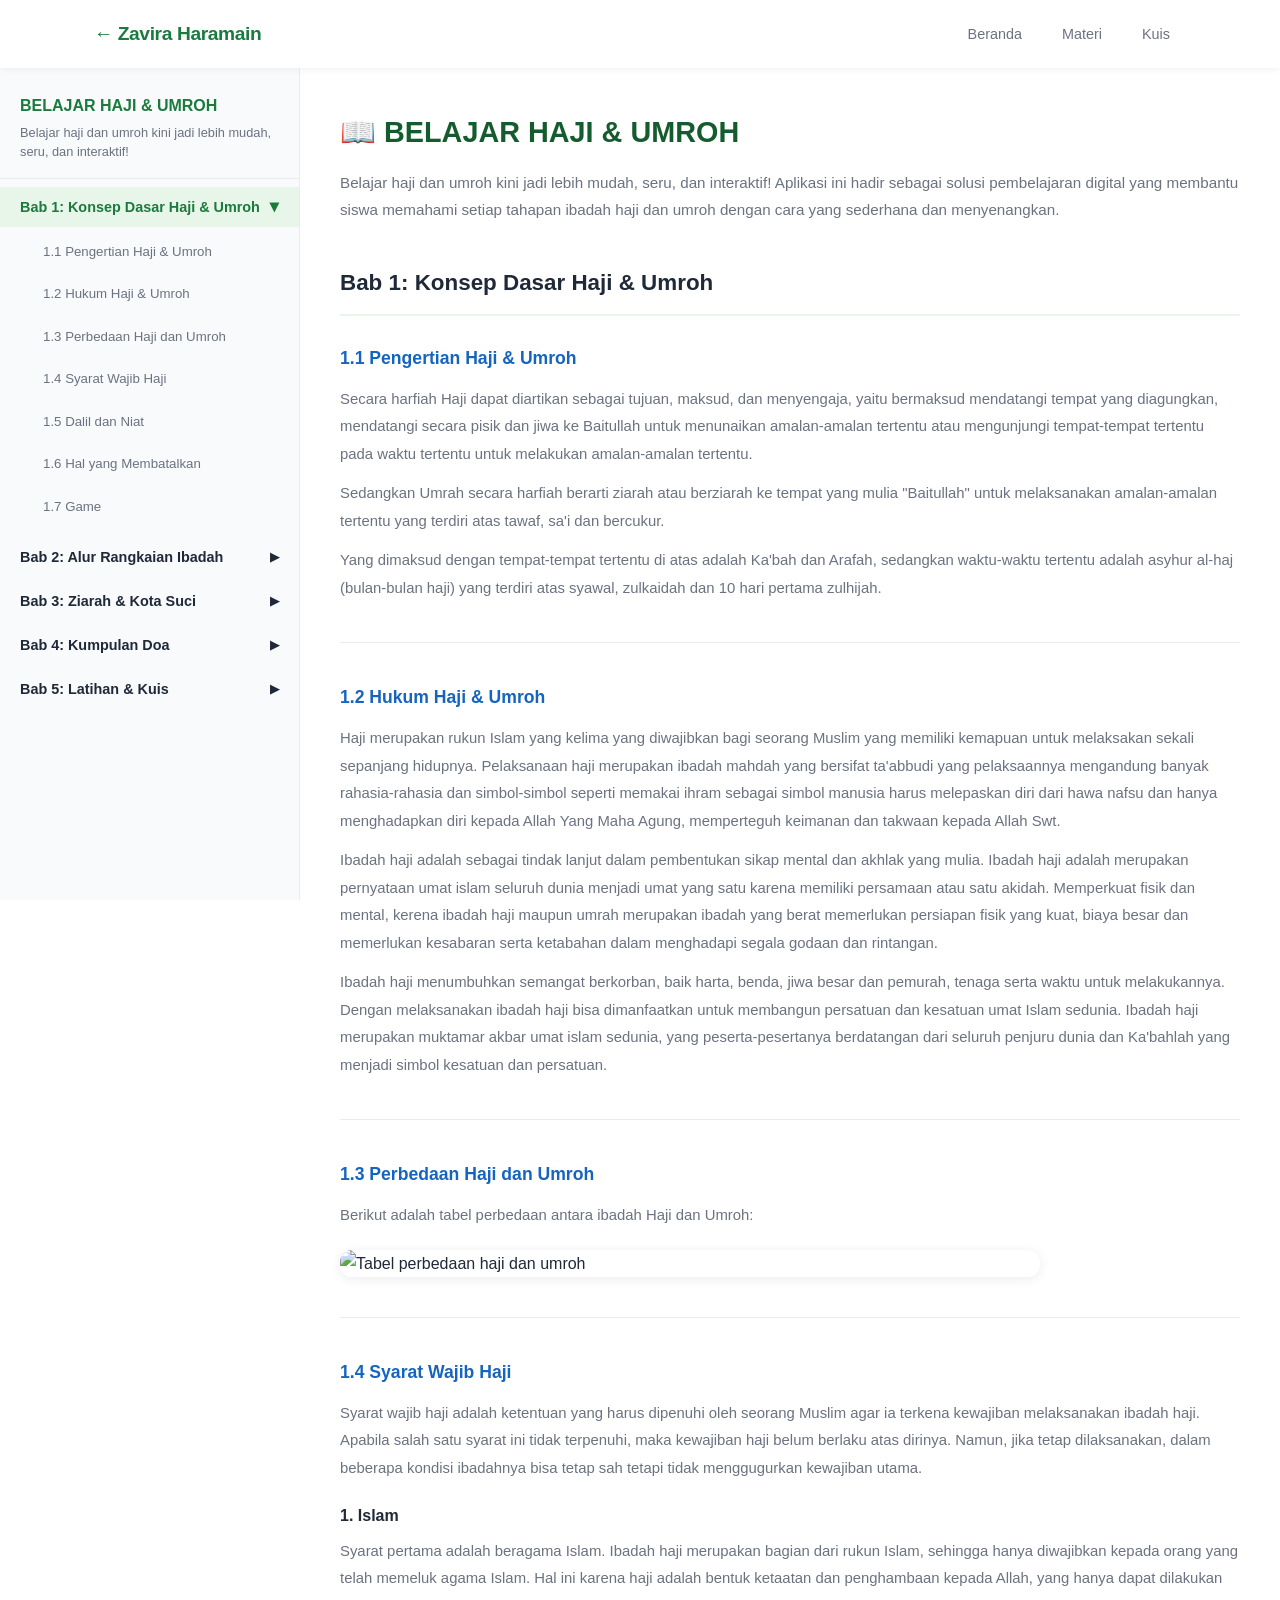
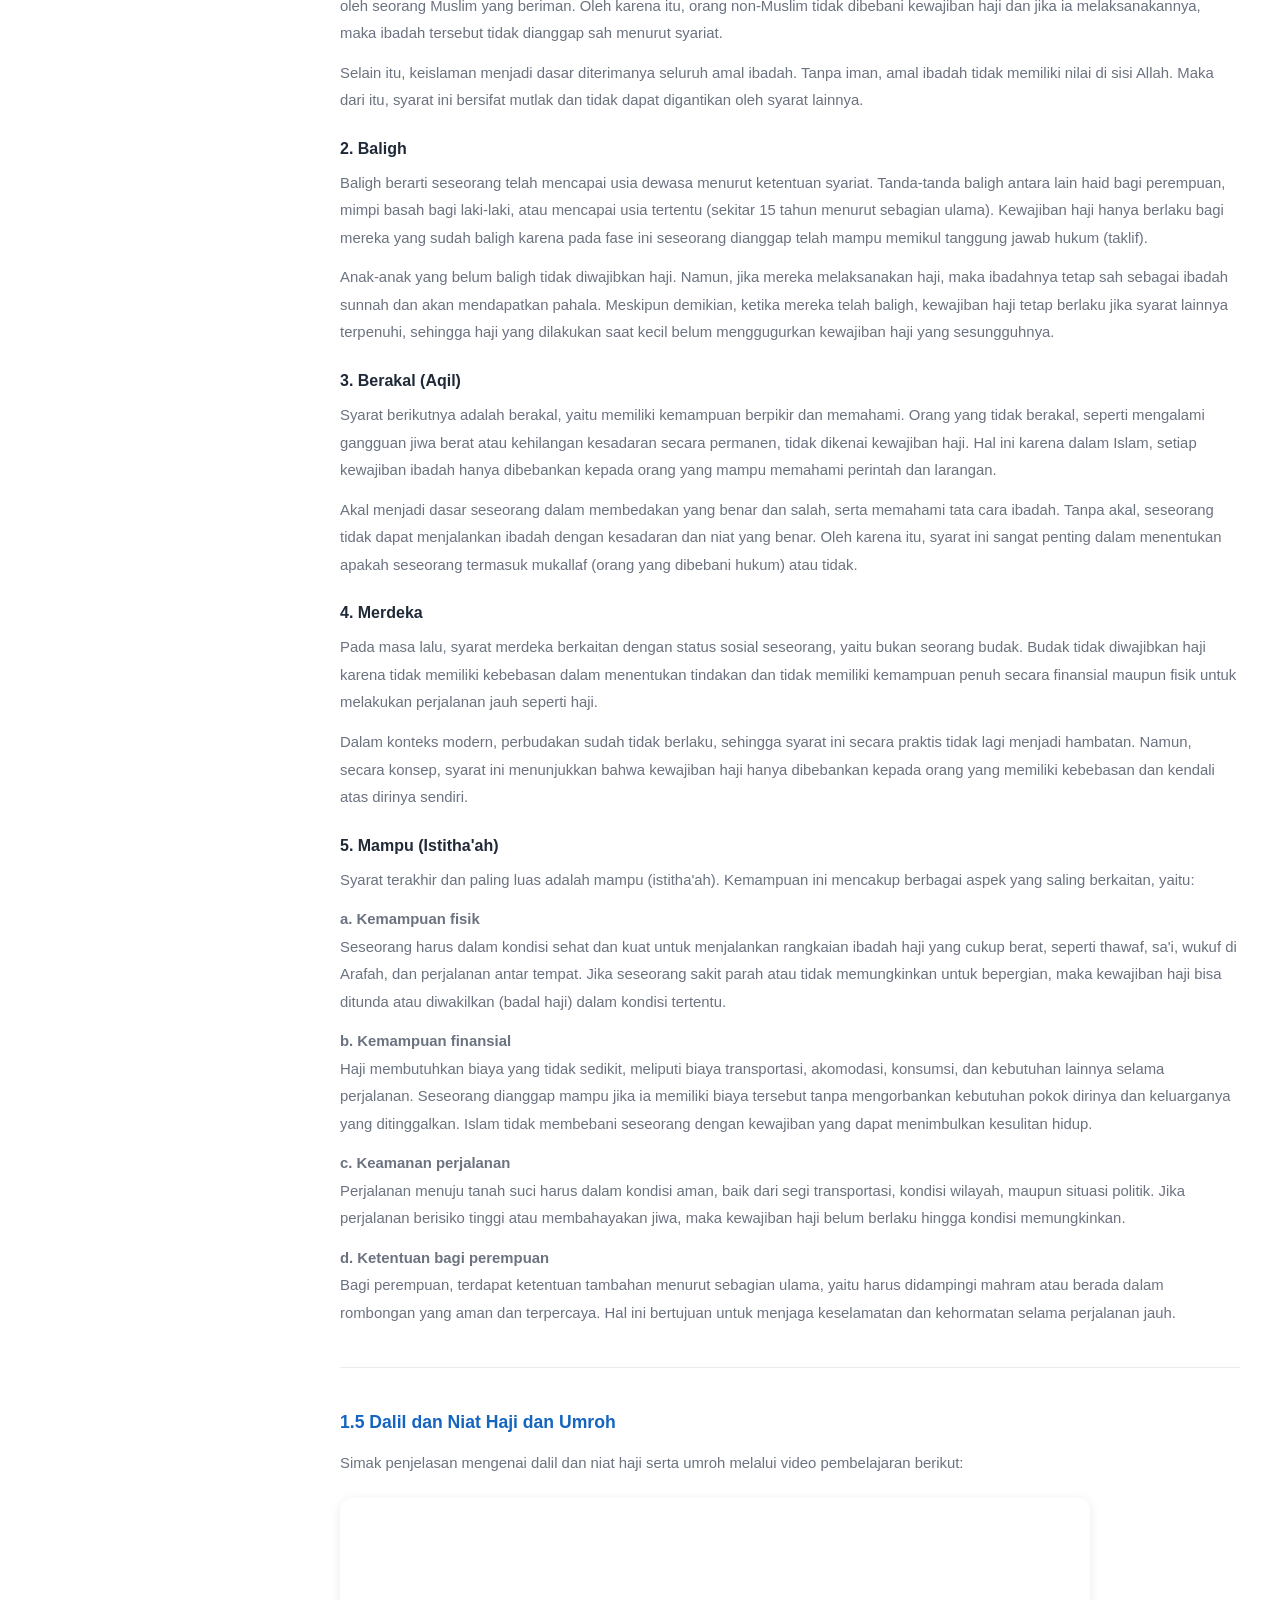
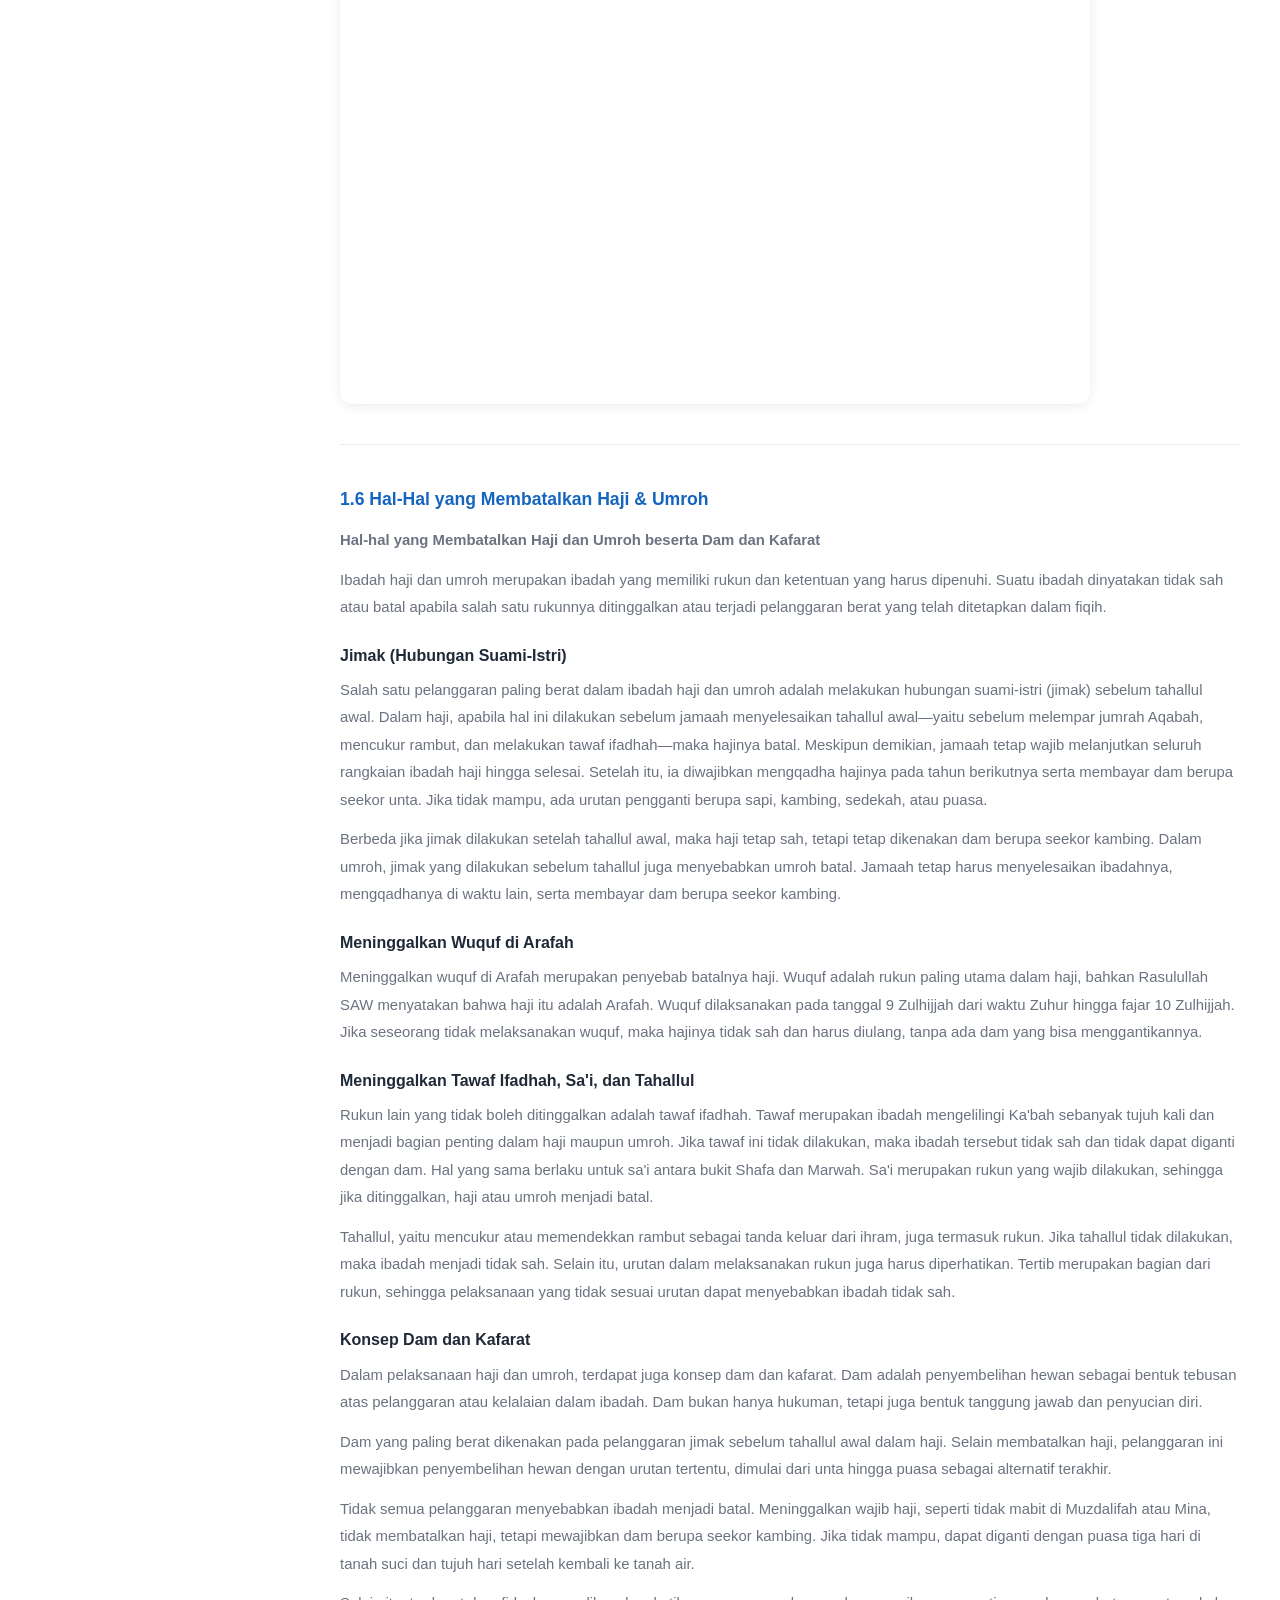
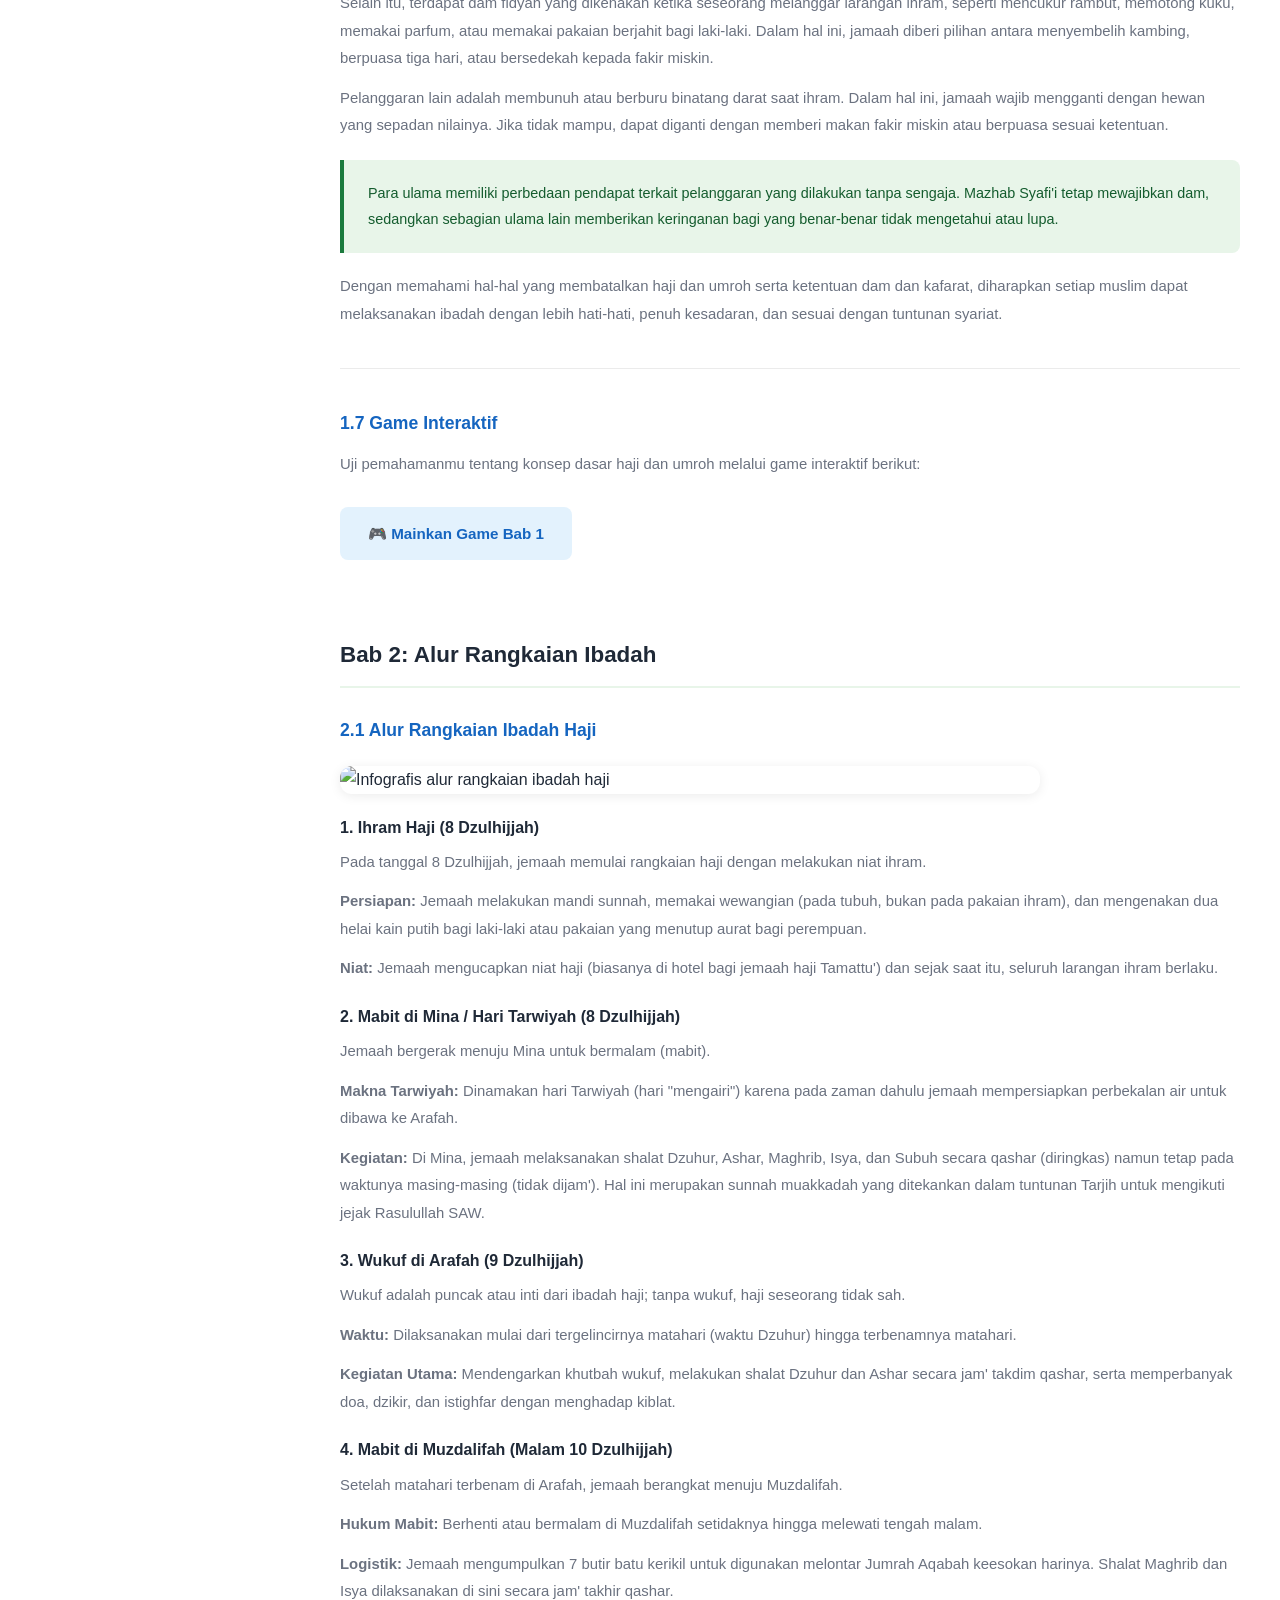
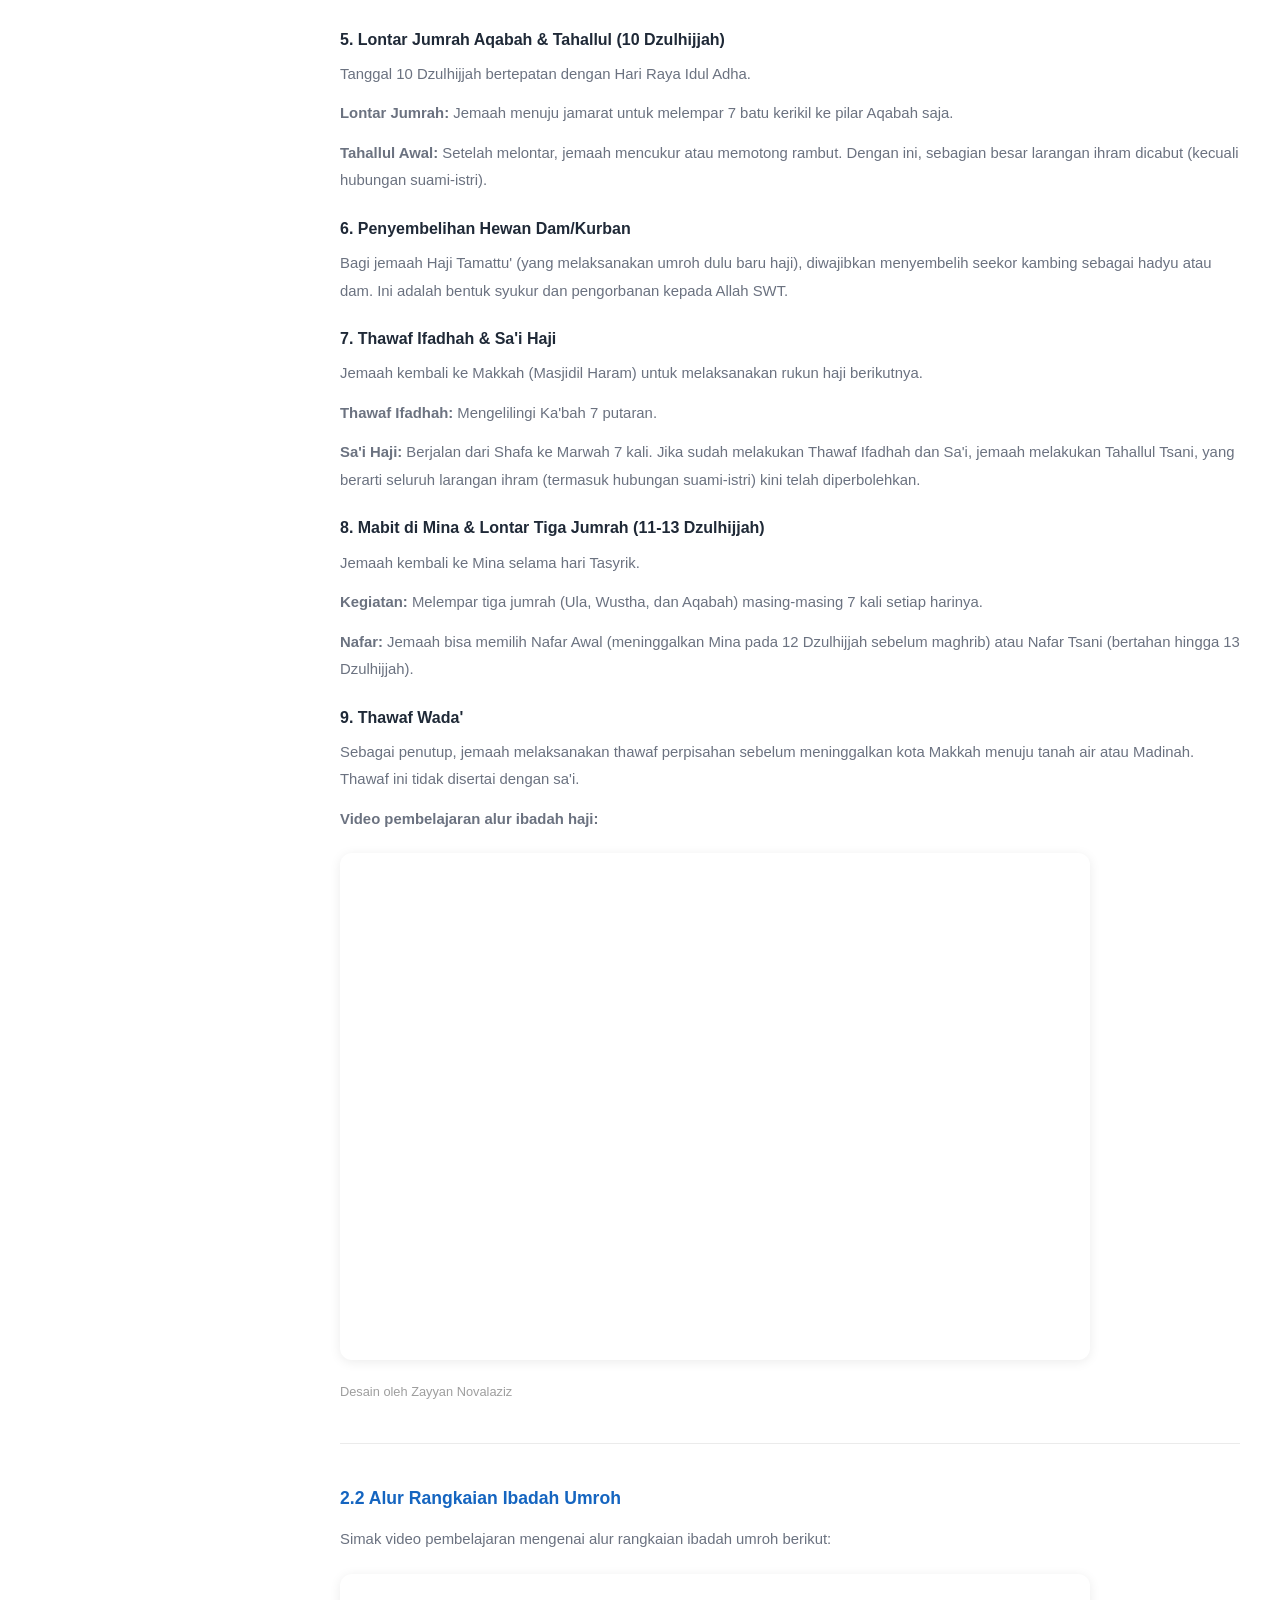
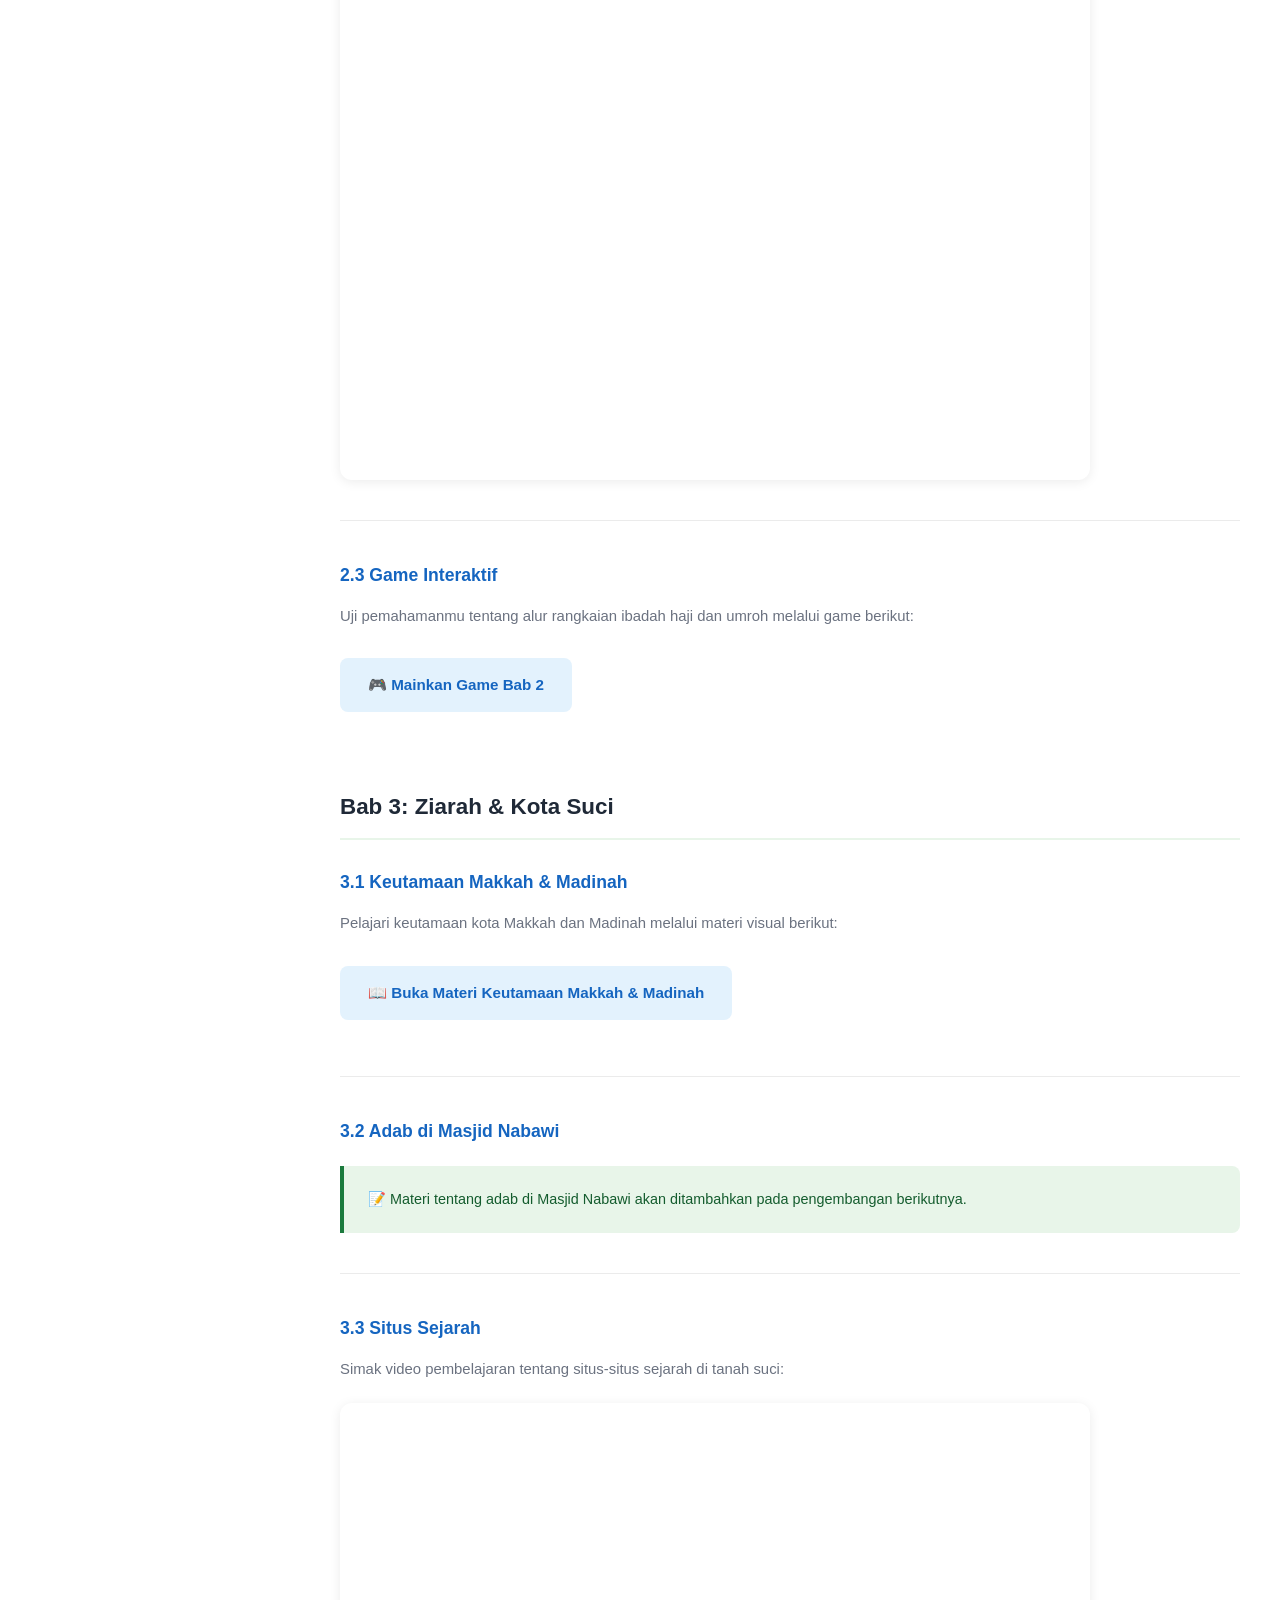
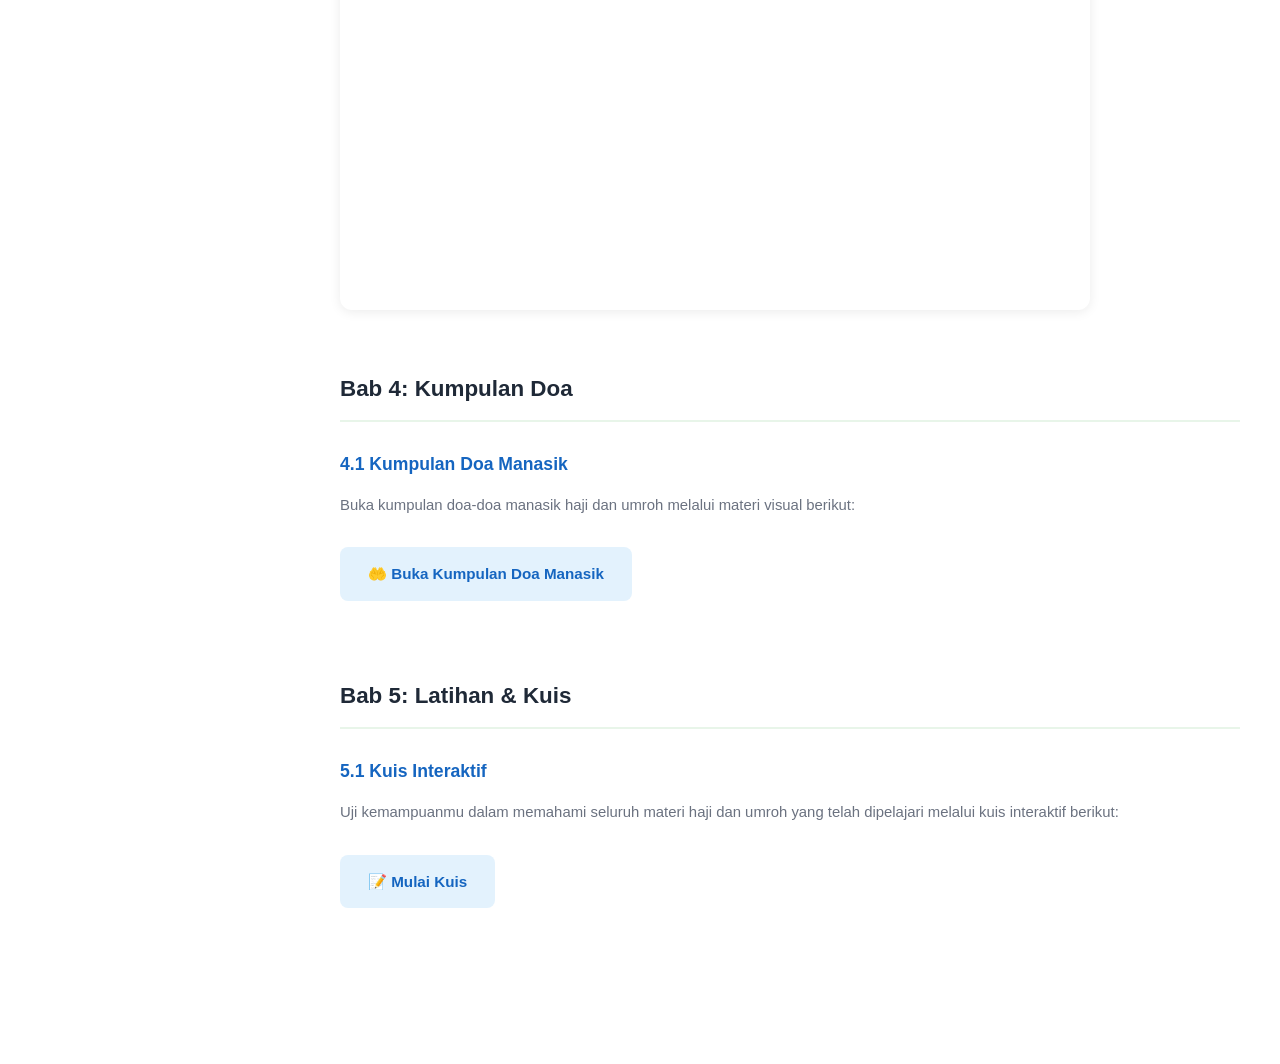
==== commit 2013b2b7: "Add files via upload" ====
--- a/Belajar.html
+++ b/Belajar.html
@@ -1,836 +1,940 @@
 <!DOCTYPE html>
 <html lang="id">
 <head>
-    <meta charset="UTF-8">
-    <meta name="viewport" content="width=device-width, initial-scale=1.0">
-    <title>Belajar Haji & Umroh — Zavira Haramain</title>
-    <!-- Gunakan CSS utama agar warna konsisten -->
-    <link rel="stylesheet" href="style.css">
-    <style>
-        /* ============================================
-           CSS KHUSUS HALAMAN BELAJAR (LMS Mini)
-           Variabel warna diambil dari :root style.css
-           Ditulis di sini agar halaman ini mandiri
-           ============================================ */
-
-        body { background: var(--bg-section); }
-
-        /* ---------- HEADER LMS ---------- */
-        .lms-header {
-            position: fixed; top: 0; left: 0; right: 0;
-            height: 56px; background: var(--primary); color: #fff;
-            display: flex; align-items: center; padding: 0 16px;
-            z-index: 900; box-shadow: 0 2px 14px rgba(0,0,0,.15);
-        }
-        .lms-back {
-            display: inline-flex; align-items: center; gap: 6px;
-            background: rgba(255,255,255,.12); border: 1px solid rgba(255,255,255,.2);
-            color: #fff; padding: 5px 14px; border-radius: 6px;
-            font-size: 13px; font-weight: 500; margin-right: 12px;
-            transition: background .2s; text-decoration: none;
-        }
-        .lms-back:hover { background: rgba(255,255,255,.22); }
-        .lms-brand { font-size: 15px; font-weight: 700; }
-        .lms-brand small { font-weight: 400; opacity: .75; font-size: 11px; display: block; }
-        .lms-right { margin-left: auto; display: flex; align-items: center; gap: 10px; }
-        .lms-pct {
-            background: rgba(255,255,255,.18); padding: 3px 12px;
-            border-radius: 20px; font-size: 11px; font-weight: 600;
-        }
-        .lms-burger {
-            display: none; width: 36px; height: 36px; border-radius: 6px;
-            background: rgba(255,255,255,.12); border: 1px solid rgba(255,255,255,.2);
-            color: #fff; font-size: 20px; align-items: center; justify-content: center;
-            cursor: pointer;
-        }
-
-        /* ---------- LAYOUT ---------- */
-        .lms-layout { display: flex; margin-top: 56px; min-height: calc(100vh - 56px); }
-
-        /* ---------- SIDEBAR ---------- */
-        .lms-sidebar {
-            width: 292px; min-width: 292px; background: var(--bg-main);
-            border-right: 1px solid var(--border-color);
-            overflow-y: auto; height: calc(100vh - 56px);
-            position: sticky; top: 56px; transition: transform .3s ease;
-        }
-        .lms-sidebar::-webkit-scrollbar { width: 3px; }
-        .lms-sidebar::-webkit-scrollbar-thumb { background: #cbd5e1; border-radius: 3px; }
-
-        /* Progress di sidebar */
-        .sb-prog { padding: 14px 16px; border-bottom: 1px solid var(--border-color); }
-        .sb-prog-top { display: flex; justify-content: space-between; font-size: 11px; color: var(--text-muted); margin-bottom: 5px; }
-        .sb-prog-bar { height: 4px; background: var(--border-color); border-radius: 4px; overflow: hidden; }
-        .sb-prog-fill { height: 100%; width: 0%; background: linear-gradient(90deg, var(--primary), var(--primary-light)); border-radius: 4px; transition: width .5s ease; }
-
-        /* Chapter */
-        .ch { border-bottom: 1px solid var(--border-color); }
-        .ch:last-child { border-bottom: none; }
-        .ch-head {
-            display: flex; align-items: center; gap: 10px;
-            padding: 11px 16px; cursor: pointer; user-select: none; transition: background .15s;
-        }
-        .ch-head:hover { background: var(--bg-section); }
-        .ch-ico {
-            width: 28px; height: 28px; border-radius: 6px;
-            background: var(--bg-card); color: var(--primary);
-            display: flex; align-items: center; justify-content: center;
-            font-size: 12px; font-weight: 800; flex-shrink: 0;
-        }
-        .ch-head.open .ch-ico { background: var(--primary); color: #fff; }
-        .ch-name { flex: 1; font-size: 13px; font-weight: 600; color: var(--text-primary); line-height: 1.35; }
-        .ch-arr { font-size: 10px; color: var(--text-muted); transition: transform .2s; }
-        .ch-head.open .ch-arr { transform: rotate(90deg); }
-
-        /* Subbab */
-        .ch-subs { max-height: 0; overflow: hidden; transition: max-height .35s ease; }
-        .ch-head.open + .ch-subs { max-height: 600px; }
-        .sub {
-            display: flex; align-items: center; gap: 8px;
-            padding: 8px 16px 8px 54px; font-size: 13px;
-            color: var(--text-muted); cursor: pointer; transition: all .15s; position: relative;
-        }
-        .sub::before {
-            content: ''; width: 5px; height: 5px; border-radius: 50%;
-            background: #cbd5e1; flex-shrink: 0; transition: all .2s;
-        }
-        .sub:hover { background: var(--bg-section); color: var(--text-primary); }
-        .sub:hover::before { background: var(--accent); }
-        .sub.on { background: var(--bg-card); color: var(--primary); font-weight: 600; }
-        .sub.on::before { background: var(--primary); width: 7px; height: 7px; box-shadow: 0 0 0 3px rgba(45,106,79,.12); }
-        .sub.ok::after {
-            content: '\2713'; position: absolute; right: 14px;
-            width: 16px; height: 16px; border-radius: 50%;
-            background: var(--primary); color: #fff; font-size: 9px;
-            font-weight: 700; display: flex; align-items: center; justify-content: center;
-        }
-
-        /* Overlay sidebar mobile */
-        .sb-overlay { display: none; position: fixed; inset: 0; top: 56px; background: rgba(0,0,0,.35); z-index: 799; }
-        .sb-overlay.on { display: block; }
-
-        /* ---------- KONTEN ---------- */
-        .lms-content {
-            flex: 1; min-width: 0; max-width: 840px;
-            margin: 0 auto; padding: 36px 44px 80px; width: 100%;
-        }
-        .pg { display: none; }
-        .pg.on { display: block; animation: pgFade .3s ease; }
-        @keyframes pgFade { from { opacity: 0; transform: translateY(10px); } to { opacity: 1; transform: translateY(0); } }
-
-        .bc { font-size: 12px; color: var(--text-muted); margin-bottom: 6px; }
-        .bc b { color: var(--primary); font-weight: 600; }
-        .pg-h1 { font-size: 28px; font-weight: 800; line-height: 1.25; margin-bottom: 6px; color: var(--text-primary); }
-        .pg-sub { font-size: 15px; color: var(--text-muted); margin-bottom: 28px; line-height: 1.6; }
-
-        /* Elemen materi */
-        .m-p { font-size: 15px; color: var(--text-primary); line-height: 1.88; margin-bottom: 16px; text-align: justify; }
-        .m-h3 { font-size: 18px; font-weight: 700; margin: 28px 0 10px; padding-bottom: 6px; border-bottom: 2px solid var(--bg-card); }
-        .m-h4 { font-size: 16px; font-weight: 600; margin: 20px 0 8px; color: var(--text-primary); }
-        .m-ol { padding-left: 24px; margin-bottom: 16px; list-style: decimal; }
-        .m-ol li { font-size: 15px; color: var(--text-primary); line-height: 1.85; margin-bottom: 5px; }
-        .m-ol li strong { color: var(--text-primary); }
-        .m-ul { padding-left: 24px; margin-bottom: 16px; list-style: disc; }
-        .m-ul li { font-size: 15px; color: var(--text-primary); line-height: 1.85; margin-bottom: 5px; }
-
-        /* Box variants */
-        .m-box { border-radius: var(--radius-md); padding: 14px 18px; margin: 18px 0; font-size: 14px; line-height: 1.75; }
-        .m-box-g { background: var(--bg-card); border-left: 4px solid var(--primary); color: var(--text-primary); }
-        .m-box-g strong { color: var(--primary); }
-        .m-box-y { background: #fef3c7; border-left: 4px solid #f59e0b; color: #78350f; }
-        .m-box-r { background: #fef2f2; border-left: 4px solid #ef4444; color: #991b1b; }
-        .m-box-ok { background: #f0fdf4; border-left: 4px solid var(--primary-light); color: #166534; }
-        .m-box-b { background: #eff6ff; border-left: 4px solid #3b82f6; color: #1e40af; }
-        .m-box-b strong { color: #1e3a8a; }
-
-        /* Tabel */
-        .m-tbl-w { margin: 20px 0; overflow-x: auto; border-radius: var(--radius-md); box-shadow: 0 1px 6px var(--shadow-soft); }
-        .m-tbl { width: 100%; border-collapse: collapse; font-size: 13px; }
-        .m-tbl thead { background: var(--primary); color: #fff; }
-        .m-tbl th { padding: 10px 14px; text-align: left; font-weight: 600; }
-        .m-tbl td { padding: 9px 14px; border-bottom: 1px solid var(--border-color); color: var(--text-primary); }
-        .m-tbl tbody tr:nth-child(even) { background: var(--bg-section); }
-        .m-tbl tbody tr:hover { background: var(--bg-card); }
-
-        /* Gambar */
-        .m-img { margin: 22px 0; border-radius: var(--radius-md); overflow: hidden; box-shadow: 0 2px 10px var(--shadow-soft); border: 1px solid var(--border-color); background: var(--bg-section); }
-        .m-img img { width: 100%; height: auto; }
-        .m-img-cap { padding: 8px 14px; font-size: 12px; color: var(--text-muted); text-align: center; font-style: italic; }
-
-        /* Embed */
-        .m-embed { position: relative; width: 100%; padding-top: 56.25%; margin: 22px 0; border-radius: var(--radius-md); overflow: hidden; box-shadow: 0 2px 14px var(--shadow-soft); }
-        .m-embed iframe { position: absolute; inset: 0; width: 100%; height: 100%; border: none; }
-        .m-embed-cap { text-align: center; font-size: 12px; color: var(--text-muted); font-style: italic; margin-top: 6px; }
-        .m-ext { display: inline-block; color: var(--primary); font-weight: 600; font-size: 13px; margin-top: 6px; }
-        .m-ext:hover { text-decoration: underline; }
-
-        /* Link card */
-        .m-lc { display: flex; align-items: center; gap: 16px; background: var(--bg-main); border: 1px solid var(--border-color); border-radius: var(--radius-md); padding: 18px 22px; margin: 22px 0; transition: all .2s; box-shadow: 0 1px 4px var(--shadow-soft); }
-        .m-lc:hover { border-color: var(--primary); box-shadow: 0 4px 14px rgba(45,106,79,.08); transform: translateY(-2px); }
-        .m-lc-ico { width: 48px; height: 48px; border-radius: var(--radius-sm); background: var(--bg-card); display: flex; align-items: center; justify-content: center; font-size: 22px; flex-shrink: 0; }
-        .m-lc-txt h4 { font-size: 14px; font-weight: 600; margin-bottom: 2px; }
-        .m-lc-txt p { font-size: 12px; color: var(--text-muted); }
-        .m-lc-arr { margin-left: auto; color: var(--text-muted); font-size: 16px; }
-
-        /* Doa */
-        .m-doa { direction: rtl; text-align: right; font-size: 20px; line-height: 2.5; background: var(--bg-card); border-radius: var(--radius-md); padding: 20px 24px; margin: 16px 0; }
-        .m-doa-latin { text-align: center; font-style: italic; color: var(--text-muted); font-size: 14px; margin: 4px 0 18px; }
-
-        .m-hr { border: none; border-top: 1px dashed var(--border-color); margin: 24px 0; }
-
-        /* Step number */
-        .m-step { display: inline-flex; align-items: center; justify-content: center; width: 26px; height: 26px; border-radius: 50%; background: var(--primary); color: #fff; font-size: 12px; font-weight: 700; flex-shrink: 0; margin-right: 10px; margin-top: 2px; }
-        .m-step-r { display: flex; gap: 0; margin-bottom: 14px; }
-        .m-step-r .m-p { flex: 1; }
-
-        /* Navigasi bawah */
-        .m-nav { display: flex; justify-content: space-between; align-items: center; margin-top: 40px; padding-top: 20px; border-top: 1px solid var(--border-color); gap: 12px; }
-        .m-nav a { display: inline-flex; align-items: center; gap: 6px; padding: 9px 18px; border-radius: var(--radius-sm); font-size: 13px; font-weight: 600; cursor: pointer; transition: all .2s; }
-        .mn-prev { background: var(--bg-section); color: var(--text-muted); border: 1px solid var(--border-color); }
-        .mn-prev:hover { background: var(--border-color); }
-        .mn-next { background: var(--primary); color: #fff; }
-        .mn-next:hover { background: var(--primary-dark); }
-        .mn-ok { background: transparent; color: var(--primary); border: 2px solid var(--primary); }
-        .mn-ok:hover { background: var(--primary); color: #fff; }
-        .mn-ok.did { background: var(--primary); color: #fff; }
-
-        /* Welcome */
-        .wc { background: linear-gradient(135deg, var(--primary), var(--primary-dark)); color: #fff; border-radius: var(--radius-lg); padding: 44px 36px; margin-bottom: 28px; text-align: center; position: relative; overflow: hidden; }
-        .wc::before { content: ''; position: absolute; top: -40px; right: -40px; width: 180px; height: 180px; border-radius: 50%; background: rgba(255,255,255,.06); }
-        .wc::after { content: ''; position: absolute; bottom: -60px; left: -30px; width: 200px; height: 200px; border-radius: 50%; background: rgba(255,255,255,.04); }
-        .wc h2 { font-size: 28px; font-weight: 800; margin-bottom: 10px; position: relative; }
-        .wc p { font-size: 15px; opacity: .88; line-height: 1.75; max-width: 560px; margin: 0 auto; position: relative; }
-        .wc-stats { display: grid; grid-template-columns: repeat(3, 1fr); gap: 14px; margin-bottom: 28px; }
-        .wc-stat { background: var(--bg-main); border: 1px solid var(--border-color); border-radius: var(--radius-md); padding: 20px; text-align: center; }
-        .wc-stat b { display: block; font-size: 30px; font-weight: 800; color: var(--primary); }
-        .wc-stat span { font-size: 13px; color: var(--text-muted); }
-
-        /* ---------- RESPONSIVE LMS ---------- */
-        @media (max-width: 900px) {
-            .lms-burger { display: flex; }
-            .lms-pct { display: none; }
-            .lms-sidebar { position: fixed; top: 56px; left: 0; bottom: 0; transform: translateX(-100%); box-shadow: 0 4px 20px var(--shadow-medium); z-index: 800; }
-            .lms-sidebar.on { transform: translateX(0); }
-            .lms-content { padding: 24px 20px 60px; }
-            .pg-h1 { font-size: 22px; }
-            .wc-stats { grid-template-columns: 1fr; }
-            .m-nav { flex-direction: column; }
-            .m-nav a { width: 100%; justify-content: center; }
-        }
-        @media (max-width: 600px) {
-            .lms-brand small { display: none; }
-            .lms-content { padding: 18px 14px 60px; }
-            .wc { padding: 32px 18px; }
-            .wc h2 { font-size: 22px; }
-            .m-tbl { font-size: 11px; }
-            .m-tbl th, .m-tbl td { padding: 7px 8px; }
-        }
-    </style>
+  <meta charset="UTF-8">
+  <meta name="viewport" content="width=device-width, initial-scale=1.0">
+  <title>Belajar Haji & Umroh - Zavira Haramain</title>
+  <link rel="stylesheet" href="style.css">
+  <!-- 
+    Style tambahan khusus halaman belajar (LMS mini).
+    Ditempatkan di sini agar tidak mencampur dengan style landing page.
+  -->
+  <style>
+    /* === LAYOUT LMS === */
+    .lms-wrapper {
+      display: flex;
+      min-height: 100vh;
+      padding-top: 68px; /* Offset untuk navbar */
+    }
+
+    /* Sidebar */
+    .lms-sidebar {
+      width: 300px;
+      flex-shrink: 0;
+      background: var(--bg-section-alt);
+      border-right: 1px solid rgba(0, 0, 0, 0.06);
+      position: fixed;
+      top: 68px;
+      left: 0;
+      bottom: 0;
+      overflow-y: auto;
+      padding: 24px 0;
+      z-index: 100;
+      transition: transform 0.3s ease;
+    }
+
+    .lms-sidebar-header {
+      padding: 0 20px 16px;
+      border-bottom: 1px solid rgba(0, 0, 0, 0.06);
+      margin-bottom: 8px;
+    }
+
+    .lms-sidebar-header h3 {
+      font-size: 1rem;
+      font-weight: 700;
+      color: var(--primary);
+      margin-bottom: 4px;
+    }
+
+    .lms-sidebar-header p {
+      font-size: 0.8rem;
+      color: var(--text-muted);
+      line-height: 1.5;
+    }
+
+    /* Bab (collapsible) */
+    .lms-bab {
+      margin-bottom: 4px;
+    }
+
+    .lms-bab-title {
+      display: flex;
+      align-items: center;
+      justify-content: space-between;
+      width: 100%;
+      padding: 12px 20px;
+      background: none;
+      border: none;
+      font-size: 0.9rem;
+      font-weight: 700;
+      color: var(--text-primary);
+      cursor: pointer;
+      text-align: left;
+      transition: var(--transition);
+    }
+
+    .lms-bab-title:hover {
+      background: var(--primary-light);
+      color: var(--primary);
+    }
+
+    .lms-bab-title.active {
+      color: var(--primary);
+      background: var(--primary-light);
+    }
+
+    .lms-bab-arrow {
+      font-size: 0.75rem;
+      transition: transform 0.3s ease;
+    }
+
+    .lms-bab-title.active .lms-bab-arrow {
+      transform: rotate(90deg);
+    }
+
+    /* Daftar Subbab */
+    .lms-sub-list {
+      display: none;
+      padding: 4px 0;
+    }
+
+    .lms-sub-list.open {
+      display: block;
+    }
+
+    .lms-sub-link {
+      display: block;
+      padding: 10px 20px 10px 40px;
+      font-size: 0.83rem;
+      color: var(--text-muted);
+      transition: var(--transition);
+      border-left: 3px solid transparent;
+    }
+
+    .lms-sub-link:hover {
+      color: var(--primary);
+      background: rgba(27, 122, 61, 0.05);
+      border-left-color: var(--primary-light);
+    }
+
+    .lms-sub-link.active-sub {
+      color: var(--primary);
+      font-weight: 600;
+      background: var(--primary-light);
+      border-left-color: var(--primary);
+    }
+
+    /* Tombol toggle sidebar (mobile) */
+    .lms-toggle {
+      display: none;
+      position: fixed;
+      bottom: 24px;
+      right: 24px;
+      z-index: 200;
+      width: 52px;
+      height: 52px;
+      border-radius: 50%;
+      background: var(--primary);
+      color: white;
+      border: none;
+      font-size: 1.4rem;
+      cursor: pointer;
+      box-shadow: 0 4px 16px rgba(27, 122, 61, 0.4);
+      transition: var(--transition);
+    }
+
+    .lms-toggle:hover {
+      transform: scale(1.05);
+      background: var(--primary-dark);
+    }
+
+    /* Overlay saat sidebar terbuka di mobile */
+    .lms-overlay {
+      display: none;
+      position: fixed;
+      top: 68px;
+      left: 0;
+      right: 0;
+      bottom: 0;
+      background: rgba(0, 0, 0, 0.4);
+      z-index: 90;
+    }
+
+    .lms-overlay.show {
+      display: block;
+    }
+
+    /* Area Konten Utama */
+    .lms-content {
+      flex: 1;
+      margin-left: 300px;
+      padding: 40px 40px 80px;
+      max-width: 100%;
+    }
+
+    .lms-content-header {
+      margin-bottom: 40px;
+    }
+
+    .lms-content-header h1 {
+      font-size: 1.8rem;
+      font-weight: 700;
+      color: var(--primary-dark);
+      margin-bottom: 12px;
+    }
+
+    .lms-content-header p {
+      font-size: 0.95rem;
+      color: var(--text-muted);
+      line-height: 1.8;
+    }
+
+    /* Setiap section materi */
+    .materi-section {
+      margin-bottom: 60px;
+      scroll-margin-top: 84px;
+    }
+
+    .materi-section h2 {
+      font-size: 1.4rem;
+      font-weight: 700;
+      color: var(--text-primary);
+      margin-bottom: 24px;
+      padding-bottom: 12px;
+      border-bottom: 2px solid var(--primary-light);
+    }
+
+    .materi-section h3 {
+      font-size: 1.1rem;
+      font-weight: 700;
+      color: var(--secondary);
+      margin: 28px 0 12px;
+    }
+
+    .materi-section h4 {
+      font-size: 1rem;
+      font-weight: 700;
+      color: var(--text-primary);
+      margin: 20px 0 8px;
+    }
+
+    .materi-section p {
+      font-size: 0.93rem;
+      color: var(--text-muted);
+      line-height: 1.85;
+      margin-bottom: 12px;
+    }
+
+    .materi-section ol,
+    .materi-section ul {
+      padding-left: 24px;
+      margin-bottom: 16px;
+    }
+
+    .materi-section li {
+      font-size: 0.93rem;
+      color: var(--text-muted);
+      line-height: 1.8;
+      margin-bottom: 6px;
+      list-style: disc;
+    }
+
+    .materi-section ol li {
+      list-style: decimal;
+    }
+
+    /* Gambar di dalam materi */
+    .materi-img {
+      width: 100%;
+      max-width: 700px;
+      border-radius: var(--radius);
+      box-shadow: var(--shadow);
+      margin: 20px 0;
+      object-fit: cover;
+    }
+
+    /* Embed container (video/iframe) */
+    .embed-container {
+      position: relative;
+      width: 100%;
+      max-width: 750px;
+      padding-top: 56.25%;
+      margin: 20px 0;
+      border-radius: var(--radius);
+      overflow: hidden;
+      box-shadow: var(--shadow);
+    }
+
+    .embed-container iframe {
+      position: absolute;
+      top: 0;
+      left: 0;
+      width: 100%;
+      height: 100%;
+      border: none;
+    }
+
+    /* Link eksternal (game, dll) */
+    .materi-external-link {
+      display: inline-flex;
+      align-items: center;
+      gap: 8px;
+      padding: 14px 28px;
+      background: var(--secondary-light);
+      color: var(--secondary);
+      font-weight: 600;
+      font-size: 0.95rem;
+      border-radius: var(--radius-sm);
+      transition: var(--transition);
+      margin: 16px 0;
+    }
+
+    .materi-external-link:hover {
+      background: var(--secondary);
+      color: white;
+      transform: translateY(-2px);
+      box-shadow: var(--shadow-hover);
+    }
+
+    /* Info box / highlight */
+    .materi-info-box {
+      background: var(--primary-light);
+      border-left: 4px solid var(--primary);
+      border-radius: 0 var(--radius-sm) var(--radius-sm) 0;
+      padding: 20px 24px;
+      margin: 20px 0;
+    }
+
+    .materi-info-box p {
+      color: var(--primary-dark);
+      font-size: 0.9rem;
+      margin-bottom: 0;
+    }
+
+    /* Divider antar subbab */
+    .materi-divider {
+      border: none;
+      height: 1px;
+      background: rgba(0, 0, 0, 0.08);
+      margin: 40px 0;
+    }
+
+    /* Tabel perbedaan */
+    .materi-table {
+      width: 100%;
+      max-width: 700px;
+      border-collapse: collapse;
+      margin: 20px 0;
+      font-size: 0.9rem;
+      border-radius: var(--radius-sm);
+      overflow: hidden;
+      box-shadow: var(--shadow);
+    }
+
+    .materi-table th {
+      background: var(--primary);
+      color: white;
+      padding: 12px 16px;
+      text-align: left;
+      font-weight: 600;
+    }
+
+    .materi-table td {
+      padding: 12px 16px;
+      border-bottom: 1px solid rgba(0, 0, 0, 0.06);
+      color: var(--text-muted);
+    }
+
+    .materi-table tr:nth-child(even) td {
+      background: var(--bg-section-alt);
+    }
+
+    /* === RESPONSIVE LMS === */
+    @media (max-width: 1024px) {
+      .lms-sidebar {
+        width: 280px;
+      }
+
+      .lms-content {
+        margin-left: 280px;
+        padding: 32px 28px 80px;
+      }
+    }
+
+    @media (max-width: 768px) {
+      .lms-sidebar {
+        transform: translateX(-100%);
+      }
+
+      .lms-sidebar.open-mobile {
+        transform: translateX(0);
+      }
+
+      .lms-content {
+        margin-left: 0;
+        padding: 24px 16px 100px;
+      }
+
+      .lms-toggle {
+        display: flex;
+        align-items: center;
+        justify-content: center;
+      }
+
+      .lms-content-header h1 {
+        font-size: 1.4rem;
+      }
+
+      .materi-section h2 {
+        font-size: 1.2rem;
+      }
+
+      .materi-table {
+        font-size: 0.8rem;
+      }
+
+      .materi-table th,
+      .materi-table td {
+        padding: 8px 10px;
+      }
+    }
+  </style>
 </head>
 <body>
 
-    <!-- ============================
-         HEADER LMS
-         ============================ -->
-    <header class="lms-header">
-        <a href="index.html" class="lms-back">
-            <svg width="14" height="14" fill="none" stroke="currentColor" stroke-width="2.5" viewBox="0 0 24 24"><path d="M19 12H5M12 19l-7-7 7-7"/></svg>
-            Kembali
-        </a>
-        <div class="lms-brand">Zavira Haramain<small>Belajar Haji & Umroh</small></div>
-        <div class="lms-right">
-            <span class="lms-pct" id="hPct">0%</span>
-            <button class="lms-burger" id="hBurger" aria-label="Menu">&#9776;</button>
-        </div>
-    </header>
-    <div class="sb-overlay" id="sbOv"></div>
-
-    <!-- ============================
-         LAYOUT: SIDEBAR + KONTEN
-         ============================ -->
-    <div class="lms-layout">
-
-        <!-- ===== SIDEBAR ===== -->
-        <aside class="lms-sidebar" id="lmsSB">
-            <div class="sb-prog">
-                <div class="sb-prog-top"><span>Progres Belajar</span><span id="sPct">0%</span></div>
-                <div class="sb-prog-bar"><div class="sb-prog-fill" id="sFill"></div></div>
-            </div>
-
-            <!-- Bab 1 -->
-            <div class="ch">
-                <div class="ch-head open" onclick="togCh(this)">
-                    <div class="ch-ico">1</div>
-                    <div class="ch-name">Konsep Dasar Haji & Umroh</div>
-                    <div class="ch-arr">&#9654;</div>
-                </div>
-                <div class="ch-subs" style="max-height:600px">
-                    <div class="sub on" data-t="a" onclick="go('a',this)">Pengertian Haji & Umroh</div>
-                    <div class="sub" data-t="b" onclick="go('b',this)">Hukum Haji & Umroh</div>
-                    <div class="sub" data-t="c" onclick="go('c',this)">Perbedaan Haji dan Umroh</div>
-                    <div class="sub" data-t="d" onclick="go('d',this)">Syarat Wajib Haji</div>
-                    <div class="sub" data-t="e" onclick="go('e',this)">Dalil dan Niat Haji & Umroh</div>
-                    <div class="sub" data-t="f" onclick="go('f',this)">Hal yang Membatalkan Haji & Umroh</div>
-                    <div class="sub" data-t="ra" onclick="go('ra',this)">&#128203; Ringkasan Bab 1</div>
-                </div>
-            </div>
-
-            <!-- Bab 2 -->
-            <div class="ch">
-                <div class="ch-head" onclick="togCh(this)">
-                    <div class="ch-ico">2</div>
-                    <div class="ch-name">Alur Rangkaian Ibadah</div>
-                    <div class="ch-arr">&#9654;</div>
-                </div>
-                <div class="ch-subs">
-                    <div class="sub" data-t="g" onclick="go('g',this)">Alur Rangkaian Ibadah Haji</div>
-                    <div class="sub" data-t="h" onclick="go('h',this)">Alur Rangkaian Ibadah Umroh</div>
-                    <div class="sub" data-t="rb" onclick="go('rb',this)">&#128203; Ringkasan Bab 2</div>
-                </div>
-            </div>
-
-            <!-- Bab 3 -->
-            <div class="ch">
-                <div class="ch-head" onclick="togCh(this)">
-                    <div class="ch-ico">3</div>
-                    <div class="ch-name">Ziarah & Kota Suci</div>
-                    <div class="ch-arr">&#9654;</div>
-                </div>
-                <div class="ch-subs">
-                    <div class="sub" data-t="i" onclick="go('i',this)">Keutamaan Makkah & Madinah</div>
-                    <div class="sub" data-t="j" onclick="go('j',this)">Adab di Masjid Nabawi</div>
-                    <div class="sub" data-t="k" onclick="go('k',this)">Situs Sejarah</div>
-                    <div class="sub" data-t="rc" onclick="go('rc',this)">&#128203; Ringkasan Bab 3</div>
-                </div>
-            </div>
-
-            <!-- Bab 4 -->
-            <div class="ch">
-                <div class="ch-head" onclick="togCh(this)">
-                    <div class="ch-ico">4</div>
-                    <div class="ch-name">Kumpulan Doa</div>
-                    <div class="ch-arr">&#9654;</div>
-                </div>
-                <div class="ch-subs">
-                    <div class="sub" data-t="l" onclick="go('l',this)">Kumpulan Doa Manasik</div>
-                </div>
-            </div>
-
-            <!-- Bab 5 -->
-            <div class="ch">
-                <div class="ch-head" onclick="togCh(this)">
-                    <div class="ch-ico">5</div>
-                    <div class="ch-name">Latihan & Kuis</div>
-                    <div class="ch-arr">&#9654;</div>
-                </div>
-                <div class="ch-subs">
-                    <div class="sub" data-t="m" onclick="go('m',this)">Kuis Pemahaman</div>
-                </div>
-            </div>
-
-            <!-- Bab 6 -->
-            <div class="ch">
-                <div class="ch-head" onclick="togCh(this)">
-                    <div class="ch-ico">6</div>
-                    <div class="ch-name">Game Interaktif</div>
-                    <div class="ch-arr">&#9654;</div>
-                </div>
-                <div class="ch-subs">
-                    <div class="sub" data-t="n" onclick="go('n',this)">Game Manasik Haji & Umroh</div>
-                </div>
-            </div>
-        </aside>
-
-        <!-- ===== KONTEN ===== -->
-        <main class="lms-content">
-
-            <!-- ========== WELCOME ========== -->
-            <div class="pg on" id="p-welcome">
-                <div class="wc">
-                    <h2>Assalamu'alaikum! &#128075;</h2>
-                    <p>Belajar haji dan umroh kini jadi lebih mudah, seru, dan interaktif! Aplikasi ini hadir sebagai solusi pembelajaran digital yang membantu siswa memahami setiap tahapan ibadah haji dan umroh dengan cara yang sederhana dan menyenangkan.</p>
-                </div>
-                <div class="wc-stats">
-                    <div class="wc-stat"><b>6</b><span>Bab Pembelajaran</span></div>
-                    <div class="wc-stat"><b>16</b><span>Materi & Subbab</span></div>
-                    <div class="wc-stat"><b id="wDone">0</b><span>Selesai Dipelajari</span></div>
-                </div>
-                <div class="m-box m-box-g"><strong>&#128241; Cara Menggunakan:</strong> Pilih bab di sidebar kiri, lalu klik subbab. Setelah membaca, klik <strong>"Tandai Selesai"</strong> di bawah. Progres tersimpan otomatis.</div>
-                <p class="m-p" style="text-align:center;margin-top:32px;">
-                    <a href="javascript:void(0)" onclick="go('a',document.querySelector('[data-t=a]'))" class="m-ext" style="font-size:16px;">Mulai Belajar dari Bab 1 &#8594;</a>
-                </p>
-            </div>
-
-            <!-- ========== A: Pengertian ========== -->
-            <div class="pg" id="p-a">
-                <div class="bc">Bab 1 &gt; <b>Pengertian Haji & Umroh</b></div>
-                <h2 class="pg-h1">Pengertian Haji & Umroh</h2>
-                <p class="pg-sub">Memahami makna dan definisi dasar ibadah haji dan umroh dalam Islam.</p>
-                <h3 class="m-h3">Pengertian Haji</h3>
-                <p class="m-p">Secara harfiah, Haji dapat diartikan sebagai <strong>tujuan, maksud, dan menyengaja</strong>, yaitu bermaksud mendatangi tempat yang diagungkan, mendatangi secara fisik dan jiwa ke <strong>Baitullah</strong> untuk menunaikan amalan-amalan tertentu atau mengunjungi tempat-tempat tertentu pada waktu tertentu untuk melakukan amalan-amalan tertentu.</p>
-                <h3 class="m-h3">Pengertian Umroh</h3>
-                <p class="m-p">Secara harfiah, Umrah berarti <strong>ziarah atau berziarah</strong> ke tempat yang mulia yaitu "Baitullah" untuk melaksanakan amalan-amalan tertentu yang terdiri atas <strong>tawaf, sa'i, dan bercukur</strong>.</p>
-                <div class="m-box m-box-g"><strong>&#128161; Catatan Penting:</strong> Yang dimaksud dengan tempat-tempat tertentu di atas adalah Ka'bah dan Arafah, sedangkan waktu-waktu tertentu adalah <strong>Asyhur al-Haj</strong> (bulan-bulan haji) yang terdiri atas Syawal, Zulkaidah, dan 10 hari pertama Zulhijah.</div>
-                <div class="m-nav">
-                    <a class="mn-prev" style="visibility:hidden;">&#8592; Sebelumnya</a>
-                    <a class="mn-ok" id="d-a" onclick="done('a')">&#10003; Tandai Selesai</a>
-                    <a class="mn-next" onclick="go('b',document.querySelector('[data-t=b]'))">Selanjutnya &#8594;</a>
-                </div>
-            </div>
-
-            <!-- ========== B: Hukum ========== -->
-            <div class="pg" id="p-b">
-                <div class="bc">Bab 1 &gt; <b>Hukum Haji & Umroh</b></div>
-                <h2 class="pg-h1">Hukum Haji & Umroh</h2>
-                <p class="pg-sub">Kedudukan haji sebagai rukun Islam dan makna mendalamnya.</p>
-                <p class="m-p">Haji merupakan <strong>rukun Islam yang kelima</strong> yang diwajibkan bagi seorang Muslim yang memiliki kemampuan untuk melaksanakannya <strong>sekali sepanjang hidupnya</strong>. Pelaksanaan haji merupakan ibadah mahdah yang bersifat <em>ta'abbudi</em> yang pelaksanaannya mengandung banyak rahasia dan simbol-simbol.</p>
-                <h3 class="m-h3">Makna & Hikmah Ibadah Haji</h3>
-                <ol class="m-ol">
-                    <li><strong>Simbol Penghambaan:</strong> Memakai ihram sebagai simbol melepaskan diri dari hawa nafsu, menghadapkan diri kepada Allah, memperteguh keimanan dan ketaqwaan.</li>
-                    <li><strong>Pembentukan Akhlak Mulia:</strong> Tindak lanjut pembentukan sikap mental dan akhlak mulia.</li>
-                    <li><strong>Simbol Persatuan Umat:</strong> Pernyataan umat Islam seluruh dunia menjadi satu karena persamaan akidah.</li>
-                    <li><strong>Memperkuat Fisik & Mental:</strong> Memerlukan persiapan fisik kuat, biaya besar, kesabaran dan ketabahan.</li>
-                    <li><strong>Semangat Berkorban:</strong> Menumbuhkan semangat berkorban harta, jiwa, tenaga, dan waktu.</li>
-                    <li><strong>Membangun Persatuan:</strong> Memanfaatkan untuk membangun persatuan dan kesatuan umat Islam sedunia.</li>
-                    <li><strong>Muktamar Akbar:</strong> Peserta dari seluruh penjuru dunia, Ka'bah menjadi simbol kesatuan.</li>
-                </ol>
-                <div class="m-nav">
-                    <a class="mn-prev" onclick="go('a',document.querySelector('[data-t=a]'))">&#8592; Sebelumnya</a>
-                    <a class="mn-ok" id="d-b" onclick="done('b')">&#10003; Tandai Selesai</a>
-                    <a class="mn-next" onclick="go('c',document.querySelector('[data-t=c]'))">Selanjutnya &#8594;</a>
-                </div>
-            </div>
-
-            <!-- ========== C: Perbedaan ========== -->
-            <div class="pg" id="p-c">
-                <div class="bc">Bab 1 &gt; <b>Perbedaan Haji dan Umroh</b></div>
-                <h2 class="pg-h1">Perbedaan Haji dan Umroh</h2>
-                <p class="pg-sub">Memahami perbedaan mendasar antara ibadah haji dan umroh.</p>
-                <div class="m-tbl-w">
-                    <table class="m-tbl">
-                        <thead><tr><th>Aspek</th><th>Haji</th><th>Umroh</th></tr></thead>
-                        <tbody>
-                            <tr><td><strong>Waktu</strong></td><td>Terikat (Syawal–Zulhijjah)</td><td>Bebas kapan saja</td></tr>
-                            <tr><td><strong>Wukuf</strong></td><td>Wajib (rukun utama)</td><td>Tidak ada</td></tr>
-                            <tr><td><strong>Mabit & Lontar</strong></td><td>Ada (Mina & Muzdalifah)</td><td>Tidak ada</td></tr>
-                            <tr><td><strong>Durasi</strong></td><td>Minimal 4–6 hari</td><td>Beberapa jam</td></tr>
-                            <tr><td><strong>Hukum</strong></td><td>Wajib (yang mampu)</td><td>Sunnah muakkadah</td></tr>
-                        </tbody>
-                    </table>
-                </div>
-                <div class="m-img">
-                    <img src="https://i.ibb.co.com/Xf0K8t76/Chat-GPT-Image-May-2-2026-03-10-06-PM.png" alt="Infografis Perbedaan Haji dan Umroh">
-                    <div class="m-img-cap">Gambar: Perbedaan Haji dan Umroh</div>
-                </div>
-                <div class="m-nav">
-                    <a class="mn-prev" onclick="go('b',document.querySelector('[data-t=b]'))">&#8592; Sebelumnya</a>
-                    <a class="mn-ok" id="d-c" onclick="done('c')">&#10003; Tandai Selesai</a>
-                    <a class="mn-next" onclick="go('d',document.querySelector('[data-t=d]'))">Selanjutnya &#8594;</a>
-                </div>
-            </div>
-
-            <!-- ========== D: Syarat Wajib ========== -->
-            <div class="pg" id="p-d">
-                <div class="bc">Bab 1 &gt; <b>Syarat Wajib Haji</b></div>
-                <h2 class="pg-h1">Syarat Wajib Haji</h2>
-                <p class="pg-sub">Lima ketentuan yang harus dipenuhi agar diwajibkan menunaikan ibadah haji.</p>
-                <p class="m-p">Syarat wajib haji adalah ketentuan yang harus dipenuhi agar seseorang terkena kewajiban haji. Apabila salah satu tidak terpenuhi, kewajiban belum berlaku.</p>
-                <div class="m-step-r"><span class="m-step">1</span><div class="m-p"><strong>Islam</strong> — Ibadah haji bagian dari rukun Islam, hanya diwajibkan kepada Muslim. Tanpa iman, amal tidak memiliki nilai. Syarat ini mutlak.</div></div>
-                <div class="m-step-r"><span class="m-step">2</span><div class="m-p"><strong>Baligh</strong> — Tanda: haid (perempuan), mimpi basah (laki-laki), atau usia ~15 tahun. Anak yang haji tetap sah sebagai sunnah, tapi <strong>tidak menggugurkan kewajiban</strong> saat dewasa.</div></div>
-                <div class="m-step-r"><span class="m-step">3</span><div class="m-p"><strong>Berakal (Aqil)</strong> — Mampu berpikir dan memahami perintah/larangan. Gangguan jiwa berat = tidak dibebani kewajiban.</div></div>
-                <div class="m-step-r"><span class="m-step">4</span><div class="m-p"><strong>Merdeka</strong> — Memiliki kebebasan dan kendali atas diri sendiri. Di era modern, syarat ini praktis tidak lagi hambatan.</div></div>
-                <div class="m-step-r"><span class="m-step">5</span><div class="m-p"><strong>Mampu (Istitha'ah)</strong> — Mencakup:</div></div>
-                <div class="m-box m-box-b" style="margin:0 0 8px 36px;">
-                    <strong>a. Fisik:</strong> Sehat untuk thawaf, sa'i, wukuf, perjalanan antar tempat.<br>
-                    <strong>b. Finansial:</strong> Biaya tanpa mengorbankan kebutuhan pokok keluarga.<br>
-                    <strong>c. Keamanan:</strong> Perjalanan aman dari segi transportasi, wilayah, politik.<br>
-                    <strong>d. Perempuan:</strong> Harus didampingi <strong>mahram</strong> atau rombongan aman terpercaya.
-                </div>
-                <div class="m-nav">
-                    <a class="mn-prev" onclick="go('c',document.querySelector('[data-t=c]'))">&#8592; Sebelumnya</a>
-                    <a class="mn-ok" id="d-d" onclick="done('d')">&#10003; Tandai Selesai</a>
-                    <a class="mn-next" onclick="go('e',document.querySelector('[data-t=e]'))">Selanjutnya &#8594;</a>
-                </div>
-            </div>
-
-            <!-- ========== E: Dalil & Niat ========== -->
-            <div class="pg" id="p-e">
-                <div class="bc">Bab 1 &gt; <b>Dalil dan Niat Haji & Umroh</b></div>
-                <h2 class="pg-h1">Dalil dan Niat Haji & Umroh</h2>
-                <p class="pg-sub">Dalil Al-Qur'an dan Hadits serta bacaan niat ibadah.</p>
-                <div class="m-box m-box-ok"><strong>QS. Ali Imran ayat 97:</strong><br><br>"Dan manusia terhadap Allah adalah kewajiban untuk menunaikan haji, yaitu (bagi) orang yang sanggup mengadakan perjalanan ke Baitullah. Barangsiapa mengingkari (kewajiban haji), maka sesungguhnya Allah Maha Kaya dari semesta alam."</div>
-                <div class="m-box m-box-g"><strong>Hadits Ibnu Umar RA:</strong><br><br>"Islam dibangun di atas lima perkara: bersaksi bahwa tidak ada Tuhan selain Allah dan Muhammad utusan-Nya, mendirikan shalat, menunaikan zakat, haji, dan puasa Ramadhan." (HR. Bukhari & Muslim)</div>
-                <h3 class="m-h3">Video Pembahasan</h3>
-                <div class="m-embed"><iframe src="https://www.canva.com/design/DAHIqXgKJt4/ts3JvFdb-NQ1UfgRgLYqsw/watch?embed" allowfullscreen allow="fullscreen" loading="lazy"></iframe></div>
-                <p class="m-embed-cap">Video: Dalil dan Niat Haji & Umroh</p>
-                <p class="m-p" style="text-align:center;"><a href="https://www.canva.com/design/DAHIqXgKJt4/ts3JvFdb-NQ1UfgRgLYqsw/watch" target="_blank" rel="noopener" class="m-ext">&#128279; Buka di tab baru jika tidak terload</a></p>
-                <div class="m-nav">
-                    <a class="mn-prev" onclick="go('d',document.querySelector('[data-t=d]'))">&#8592; Sebelumnya</a>
-                    <a class="mn-ok" id="d-e" onclick="done('e')">&#10003; Tandai Selesai</a>
-                    <a class="mn-next" onclick="go('f',document.querySelector('[data-t=f]'))">Selanjutnya &#8594;</a>
-                </div>
-            </div>
-
-            <!-- ========== F: Pembatal ========== -->
-            <div class="pg" id="p-f">
-                <div class="bc">Bab 1 &gt; <b>Hal yang Membatalkan Haji & Umroh</b></div>
-                <h2 class="pg-h1">Hal-Hal yang Membatalkan Haji & Umroh</h2>
-                <p class="pg-sub">Pelanggaran berat yang menyebabkan ibadah tidak sah, beserta dam dan kafarat.</p>
-                <div class="m-box m-box-r"><strong>&#9888;&#65039; Jimak sebelum Tahallul Awal (Haji):</strong> Haji <strong>BATAL</strong>. Tetap wajib lanjutkan, qadha tahun depan, dam = unta &rarr; sapi &rarr; kambing &rarr; sedekah &rarr; puasa.</div>
-                <div class="m-box m-box-y"><strong>Jimak setelah Tahallul Awal:</strong> Haji sah, dam seekor kambing. Dalam umroh: batal, qadha + dam kambing.</div>
-                <div class="m-step-r"><span class="m-step" style="background:#dc2626;">!</span><div class="m-p"><strong>Tidak Wukuf di Arafah</strong> — "Haji itu adalah Arafah." Tidak sah, harus diulang, <strong>tidak ada dam pengganti</strong>.</div></div>
-                <div class="m-step-r"><span class="m-step" style="background:#dc2626;">!</span><div class="m-p"><strong>Tidak Tawaf Ifadhah</strong> — Tidak sah, tidak bisa diganti dam.</div></div>
-                <div class="m-step-r"><span class="m-step" style="background:#dc2626;">!</span><div class="m-p"><strong>Tidak Sa'i</strong> — Rukun, jika ditinggalkan = batal.</div></div>
-                <div class="m-step-r"><span class="m-step" style="background:#dc2626;">!</span><div class="m-p"><strong>Tidak Tahallul</strong> — Rukun, tidak sah tanpa cukur/potong rambut.</div></div>
-                <div class="m-step-r"><span class="m-step" style="background:#dc2626;">!</span><div class="m-p"><strong>Tidak Tertib</strong> — Urutan rukun harus benar, jika tidak = tidak sah.</div></div>
-                <hr class="m-hr">
-                <h3 class="m-h3">Tabel Dam & Kafarat</h3>
-                <div class="m-tbl-w">
-                    <table class="m-tbl">
-                        <thead><tr><th>Pelanggaran</th><th>Konsekuensi</th><th>Dam</th></tr></thead>
-                        <tbody>
-                            <tr><td>Jimak sebelum tahallul (Haji)</td><td>Batal, qadha</td><td>Unta &rarr; Sapi &rarr; Kambing &rarr; Sedekah &rarr; Puasa</td></tr>
-                            <tr><td>Jimak setelah tahallul (Haji)</td><td>Sah</td><td>Seekor kambing</td></tr>
-                            <tr><td>Jimak sebelum tahallul (Umroh)</td><td>Batal, qadha</td><td>Seekor kambing</td></tr>
-                            <tr><td>Tidak mabit di Mina/Muzdalifah</td><td>Sah</td><td>Kambing atau puasa 10 hari</td></tr>
-                            <tr><td>Melanggar larangan ihram</td><td>Sah</td><td>Kambing / Puasa 3 hari / Sedekah</td></tr>
-                            <tr><td>Membunuh binatang buruan</td><td>Sah</td><td>Hewan sepadan / Makan fakir / Puasa</td></tr>
-                        </tbody>
-                    </table>
-                </div>
-                <div class="m-box m-box-g"><strong>&#128161; Catatan Ulama:</strong> Mazhab Syafi'i tetap mewajibkan dam meskipun tanpa sengaja. Sebagian ulama lain memberikan keringanan bagi yang lupa/tidak tahu.</div>
-                <div class="m-nav">
-                    <a class="mn-prev" onclick="go('e',document.querySelector('[data-t=e]'))">&#8592; Sebelumnya</a>
-                    <a class="mn-ok" id="d-f" onclick="done('f')">&#10003; Tandai Selesai</a>
-                    <a class="mn-next" onclick="go('ra',document.querySelector('[data-t=ra]'))">Selanjutnya &#8594;</a>
-                </div>
-            </div>
-
-            <!-- ========== RA: Ringkasan Bab 1 ========== -->
-            <div class="pg" id="p-ra">
-                <div class="bc">Bab 1 &gt; <b>Ringkasan</b></div>
-                <h2 class="pg-h1">&#128203; Ringkasan Bab 1</h2>
-                <h3 class="m-h3">1. Pengertian</h3>
-                <ul class="m-ul"><li><strong>Haji:</strong> "Menyengaja" — mengunjungi Baitullah & Arafah pada Asyhur al-Haj.</li><li><strong>Umrah:</strong> "Ziarah" — tawaf, sa'i, bercukur di Baitullah tanpa terikat waktu.</li></ul>
-                <h3 class="m-h3">2. Hukum</h3>
-                <p class="m-p">Rukun Islam ke-5, wajib sekali seumur hidup. Makna: simbol persatuan, penyucian diri, latihan fisik & mental, semangat berkorban, muktamar akbar.</p>
-                <h3 class="m-h3">3. Syarat Wajib</h3>
-                <ol class="m-ol"><li><strong>Islam</strong> — mutlak</li><li><strong>Baligh</strong></li><li><strong>Berakal</strong></li><li><strong>Merdeka</strong></li><li><strong>Mampu</strong> — fisik, finansial, keamanan, mahram (perempuan)</li></ol>
-                <h3 class="m-h3">4. Pembatal</h3>
-                <ul class="m-ul"><li>Jimak sebelum tahallul: batal + dam + qadha</li><li>Meninggalkan rukun: tidak sah</li></ul>
-                <h3 class="m-h3">5. Dam</h3>
-                <ul class="m-ul"><li>Pelanggaran wajib: kambing / puasa 10 hari</li><li>Larangan ihram: kambing / puasa 3 hari / sedekah</li><li>Membunuh buruan: hewan sepadan</li></ul>
-                <div class="m-box m-box-ok"><strong>&#9989; Kesimpulan:</strong> Keabsahan bergantung pada pemenuhan syarat wajib dan penjagaan rukun. Pelanggaran aturan ihram tidak selalu membatalkan, tapi menuntut Dam sebagai penyucian.</div>
-                <div class="m-nav">
-                    <a class="mn-prev" onclick="go('f',document.querySelector('[data-t=f]'))">&#8592; Sebelumnya</a>
-                    <a class="mn-ok" id="d-ra" onclick="done('ra')">&#10003; Tandai Selesai</a>
-                    <a class="mn-next" onclick="go('g',document.querySelector('[data-t=g]'))">Bab 2 &#8594;</a>
-                </div>
-            </div>
-
-            <!-- ========== G: Alur Haji ========== -->
-            <div class="pg" id="p-g">
-                <div class="bc">Bab 2 &gt; <b>Alur Rangkaian Ibadah Haji</b></div>
-                <h2 class="pg-h1">Alur Rangkaian Ibadah Haji</h2>
-                <p class="pg-sub">9 tahapan dari ihram hingga thawaf wada'.</p>
-                <div class="m-img">
-                    <img src="https://i.ibb.co.com/PvfS4JNm/Chat-GPT-Image-2-Mei-2026-14-36-10.png" alt="Alur Ibadah Haji">
-                    <div class="m-img-cap">Infografis: Alur Rangkaian Ibadah Haji</div>
-                </div>
-                <div class="m-step-r"><span class="m-step">1</span><div class="m-p"><strong>Ihram Haji (8 Dzulhijjah)</strong> — Mandi sunnah, wewangian (tubuh bukan pakaian), pakai dua helai kain putih (laki-laki), niat haji. Seluruh larangan ihram berlaku.</div></div>
-                <div class="m-step-r"><span class="m-step">2</span><div class="m-p"><strong>Mabit di Mina — Hari Tarwiyah (8 Dzulhijjah)</strong> — Shalat 5 waktu secara <strong>qashar</strong> pada waktunya masing-masing (tidak dijam').</div></div>
-                <div class="m-box m-box-r"><strong>&#11088; Tahap 3: Wukuf di Arafah (9 Dzulhijjah) — PUNCAK HAJI</strong><br>"Haji itu adalah Arafah." Tanpa wukuf = <strong>TIDAK SAH</strong>, tidak ada dam pengganti. Waktu: Dzuhur hingga terbenam. Kegiatan: khutbah, shalat jam' takdim qashar, doa, dzikir, istighfar.</div>
-                <div class="m-step-r"><span class="m-step">4</span><div class="m-p"><strong>Mabit di Muzdalifah (Malam 10)</strong> — Shalat Maghrib & Isya <em>jam' takhir qashar</em>, kumpulkan 7 batu kerikil.</div></div>
-                <div class="m-step-r"><span class="m-step">5</span><div class="m-p"><strong>Lontar Jumrah Aqabah & Tahallul Awal (10)</strong> — 7 batu ke pilar Aqabah, lalu cukur/potong rambut. Larangan ihram longgar kecuali jimak.</div></div>
-                <div class="m-step-r"><span class="m-step">6</span><div class="m-p"><strong>Penyembelihan Dam/Kurban</strong> — Bagi Tamattu': wajib sembelih kambing sebagai hadyu.</div></div>
-                <div class="m-step-r"><span class="m-step">7</span><div class="m-p"><strong>Thawaf Ifadhah & Sa'i</strong> — 7 putaran Ka'bah + 7 kali Shafa-Marwah. <strong>Tahallul Tsani</strong> (seluruh larangan berakhir).</div></div>
-                <div class="m-step-r"><span class="m-step">8</span><div class="m-p"><strong>Mabit di Mina & Lontar 3 Jumrah (11-13)</strong> — Ula, Wustha, Aqabah masing-masing 7 kali/hari. <strong>Nafar Awal</strong> (pulang 12) atau <strong>Nafar Tsani</strong> (hingga 13).</div></div>
-                <div class="m-step-r"><span class="m-step">9</span><div class="m-p"><strong>Thawaf Wada'</strong> — Thawaf perpisahan sebelum meninggalkan Makkah. Tidak disertai sa'i.</div></div>
-                <hr class="m-hr">
-                <div class="m-embed"><iframe src="https://www.canva.com/design/DAHIqS2E7v0/lFdgQTA9Gmf85khZnDJb_A/watch?embed" allowfullscreen allow="fullscreen" loading="lazy"></iframe></div>
-                <p class="m-embed-cap">Animasi: Alur Ibadah Haji — Desain oleh Zayyan Novalaziz</p>
-                <p class="m-p" style="text-align:center;"><a href="https://www.canva.com/design/DAHIqS2E7v0/lFdgQTA9Gmf85khZnDJb_A/watch" target="_blank" rel="noopener" class="m-ext">&#128279; Buka di tab baru</a></p>
-                <div class="m-nav">
-                    <a class="mn-prev" onclick="go('ra',document.querySelector('[data-t=ra]'))">&#8592; Sebelumnya</a>
-                    <a class="mn-ok" id="d-g" onclick="done('g')">&#10003; Tandai Selesai</a>
-                    <a class="mn-next" onclick="go('h',document.querySelector('[data-t=h]'))">Selanjutnya &#8594;</a>
-                </div>
-            </div>
-
-            <!-- ========== H: Alur Umroh ========== -->
-            <div class="pg" id="p-h">
-                <div class="bc">Bab 2 &gt; <b>Alur Rangkaian Ibadah Umroh</b></div>
-                <h2 class="pg-h1">Alur Rangkaian Ibadah Umroh</h2>
-                <p class="pg-sub">4 tahapan singkat, bisa kapan saja sepanjang tahun.</p>
-                <div class="m-step-r"><span class="m-step">1</span><div class="m-p"><strong>Ihram</strong> — Mengambil miqat, pakai pakaian ihram, niat umroh. Larangan ihram berlaku.</div></div>
-                <div class="m-step-r"><span class="m-step">2</span><div class="m-p"><strong>Thawaf</strong> — Mengelilingi Ka'bah <strong>7 putaran</strong>.</div></div>
-                <div class="m-step-r"><span class="m-step">3</span><div class="m-p"><strong>Sa'i</strong> — Berjalan dan berlari-lari kecil antara <strong>Shafa dan Marwah 7 kali</strong>.</div></div>
-                <div class="m-step-r"><span class="m-step">4</span><div class="m-p"><strong>Tahallul</strong> — Cukur/potong rambut. Seluruh larangan ihram berakhir.</div></div>
-                <div class="m-box m-box-ok"><strong>&#9989; Perbedaan Utama:</strong> Umroh tidak perlu wukuf, mabit, atau lontar jumrah. Seluruh rangkaian hanya di Masjidil Haram.</div>
-                <hr class="m-hr">
-                <div class="m-embed"><iframe src="https://www.youtube.com/embed/vuquArQIT4U" allowfullscreen allow="fullscreen" loading="lazy"></iframe></div>
-                <p class="m-embed-cap">Video: Alur Ibadah Umroh</p>
-                <p class="m-p" style="text-align:center;"><a href="https://youtu.be/vuquArQIT4U" target="_blank" rel="noopener" class="m-ext">&#128279; Buka di YouTube</a></p>
-                <div class="m-nav">
-                    <a class="mn-prev" onclick="go('g',document.querySelector('[data-t=g]'))">&#8592; Sebelumnya</a>
-                    <a class="mn-ok" id="d-h" onclick="done('h')">&#10003; Tandai Selesai</a>
-                    <a class="mn-next" onclick="go('rb',document.querySelector('[data-t=rb]'))">Selanjutnya &#8594;</a>
-                </div>
-            </div>
-
-            <!-- ========== RB: Ringkasan Bab 2 ========== -->
-            <div class="pg" id="p-rb">
-                <div class="bc">Bab 2 &gt; <b>Ringkasan</b></div>
-                <h2 class="pg-h1">&#128203; Ringkasan Bab 2</h2>
-                <h3 class="m-h3">Alur Haji</h3>
-                <ol class="m-ol"><li><strong>8 Dzulhijjah:</strong> Ihram &rarr; Mabit Mina</li><li><strong>9:</strong> Wukuf Arafah (puncak)</li><li><strong>Malam 10:</strong> Muzdalifah, ambil batu</li><li><strong>10:</strong> Lontar Aqabah &rarr; Tahallul Awal &rarr; Dam &rarr; Thawaf Ifadhah &rarr; Sa'i &rarr; Tahallul Tsani</li><li><strong>11–13:</strong> Lontar 3 jumrah/hari</li><li>Thawaf Wada'</li></ol>
-                <h3 class="m-h3">Alur Umroh</h3>
-                <ol class="m-ol"><li>Ihram</li><li>Thawaf 7 putaran</li><li>Sa'i 7 kali</li><li>Tahallul</li></ol>
-                <div class="m-tbl-w">
-                    <table class="m-tbl"><thead><tr><th>Aspek</th><th>Haji</th><th>Umroh</th></tr></thead>
-                    <tbody><tr><td>Waktu</td><td>Terikat</td><td>Kapan saja</td></tr><tr><td>Wukuf</td><td>Ada</td><td>Tidak ada</td></tr><tr><td>Mabit & Lontar</td><td>Ada</td><td>Tidak ada</td></tr><tr><td>Durasi</td><td>4–6 hari</td><td>Beberapa jam</td></tr></tbody></table>
-                </div>
-                <div class="m-box m-box-ok"><strong>&#9989; Kesimpulan:</strong> Haji = multi-lokasi (Arafah, Muzdalifah, Mina, Makkah). Umroh = hanya Masjidil Haram (Thawaf, Sa'i, Tahallul).</div>
-                <div class="m-nav">
-                    <a class="mn-prev" onclick="go('h',document.querySelector('[data-t=h]'))">&#8592; Sebelumnya</a>
-                    <a class="mn-ok" id="d-rb" onclick="done('rb')">&#10003; Tandai Selesai</a>
-                    <a class="mn-next" onclick="go('i',document.querySelector('[data-t=i]'))">Bab 3 &#8594;</a>
-                </div>
-            </div>
-
-            <!-- ========== I: Keutamaan Makkah & Madinah ========== -->
-            <div class="pg" id="p-i">
-                <div class="bc">Bab 3 &gt; <b>Keutamaan Makkah & Madinah</b></div>
-                <h2 class="pg-h1">Keutamaan Makkah & Madinah</h2>
-                <p class="pg-sub">Mengenal keistimewaan dua kota suci dalam Islam.</p>
-                <p class="m-p">Makkah = tempat Ka'bah (kiblat umat Islam). Madinah = kota hijrah Rasulullah SAW dan pusat peradaban Islam awal.</p>
-                <div class="m-embed"><iframe src="https://www.canva.com/design/DAHIf-sXLVc/xY1zw2fpSDof6yYyU6dX6Q/view?embed" allowfullscreen allow="fullscreen" loading="lazy"></iframe></div>
-                <p class="m-embed-cap">Presentasi: Keutamaan Makkah & Madinah</p>
-                <p class="m-p" style="text-align:center;"><a href="https://www.canva.com/design/DAHIf-sXLVc/xY1zw2fpSDof6yYyU6dX6Q/view" target="_blank" rel="noopener" class="m-ext">&#128279; Buka di tab baru</a></p>
-                <div class="m-nav">
-                    <a class="mn-prev" onclick="go('rb',document.querySelector('[data-t=rb]'))">&#8592; Sebelumnya</a>
-                    <a class="mn-ok" id="d-i" onclick="done('i')">&#10003; Tandai Selesai</a>
-                    <a class="mn-next" onclick="go('j',document.querySelector('[data-t=j]'))">Selanjutnya &#8594;</a>
-                </div>
-            </div>
-
-            <!-- ========== J: Adab Masjid Nabawi ========== -->
-            <div class="pg" id="p-j">
-                <div class="bc">Bab 3 &gt; <b>Adab di Masjid Nabawi</b></div>
-                <h2 class="pg-h1">Adab di Masjid Nabawi</h2>
-                <p class="pg-sub">Tata krama saat berkunjung ke Masjid Nabawi di Madinah.</p>
-                <ol class="m-ol"><li>Masuk kaki kanan, baca doa masuk masjid.</li><li>Shalat tahiyatul masjid 2 rakaat sebelum duduk.</li><li>Kunjungi makam Rasulullah SAW dengan tertib dan sopan.</li><li>Tinggikan suara berlebihan di area makam.</li><li>Berdoa kepada Allah, bukan kepada Rasulullah — cukup beri salam.</li><li>Jaga kebersihan dan ketenangan.</li><li>Perbanyak ibadah dan doa di <strong>Raudhah</strong> (bagian surga).</li></ol>
-                <div class="m-box m-box-g"><strong>&#128204; Catatan:</strong> Materi lengkap sedang dikembangkan untuk pembaruan selanjutnya.</div>
-                <div class="m-nav">
-                    <a class="mn-prev" onclick="go('i',document.querySelector('[data-t=i]'))">&#8592; Sebelumnya</a>
-                    <a class="mn-ok" id="d-j" onclick="done('j')">&#10003; Tandai Selesai</a>
-                    <a class="mn-next" onclick="go('k',document.querySelector('[data-t=k]'))">Selanjutnya &#8594;</a>
-                </div>
-            </div>
-
-            <!-- ========== K: Situs Sejarah ========== -->
-            <div class="pg" id="p-k">
-                <div class="bc">Bab 3 &gt; <b>Situs Sejarah</b></div>
-                <h2 class="pg-h1">Situs Sejarah</h2>
-                <p class="pg-sub">Menjelajahi situs bersejarah di Makkah dan Madinah.</p>
-                <p class="m-p">Di sekitar Makkah dan Madinah terdapat banyak situs bersejarah yang berkaitan dengan perjalanan Islam.</p>
-                <div class="m-embed"><iframe src="https://www.youtube.com/embed/Qm-tNo5T-Nk" allowfullscreen allow="fullscreen" loading="lazy"></iframe></div>
-                <p class="m-embed-cap">Video: Situs Sejarah di Makkah dan Madinah</p>
-                <p class="m-p" style="text-align:center;"><a href="https://youtu.be/Qm-tNo5T-Nk" target="_blank" rel="noopener" class="m-ext">&#128279; Buka di YouTube</a></p>
-                <div class="m-nav">
-                    <a class="mn-prev" onclick="go('j',document.querySelector('[data-t=j]'))">&#8592; Sebelumnya</a>
-                    <a class="mn-ok" id="d-k" onclick="done('k')">&#10003; Tandai Selesai</a>
-                    <a class="mn-next" onclick="go('rc',document.querySelector('[data-t=rc]'))">Selanjutnya &#8594;</a>
-                </div>
-            </div>
-
-            <!-- ========== RC: Ringkasan Bab 3 ========== -->
-            <div class="pg" id="p-rc">
-                <div class="bc">Bab 3 &gt; <b>Ringkasan</b></div>
-                <h2 class="pg-h1">&#128203; Ringkasan Bab 3</h2>
-                <div class="m-box m-box-g"><strong>&#128204; Catatan:</strong> Ringkasan Bab 3 sedang disusun untuk pembaruan berikutnya.</div>
-                <ol class="m-ol"><li>Keutamaan Makkah sebagai tempat Ka'bah dan kiblat.</li><li>Keutamaan Madinah sebagai kota Nabi dan hijrah.</li><li>Adab berkunjung ke Masjid Nabawi.</li><li>Situs bersejarah di sekitar kota suci.</li></ol>
-                <div class="m-nav">
-                    <a class="mn-prev" onclick="go('k',document.querySelector('[data-t=k]'))">&#8592; Sebelumnya</a>
-                    <a class="mn-ok" id="d-rc" onclick="done('rc')">&#10003; Tandai Selesai</a>
-                    <a class="mn-next" onclick="go('l',document.querySelector('[data-t=l]'))">Bab 4 &#8594;</a>
-                </div>
-            </div>
-
-            <!-- ========== L: Kumpulan Doa ========== -->
-            <div class="pg" id="p-l">
-                <div class="bc">Bab 4 &gt; <b>Kumpulan Doa Manasik</b></div>
-                <h2 class="pg-h1">Kumpulan Doa Manasik</h2>
-                <p class="pg-sub">Doa-doa penting selama pelaksanaan ibadah haji dan umroh.</p>
-                <div class="m-embed"><iframe src="https://www.canva.com/design/DAHIgMuOij8/v3etyEsx0xxedw--Voma4g/view?embed" allowfullscreen allow="fullscreen" loading="lazy"></iframe></div>
-                <p class="m-embed-cap">Presentasi: Kumpulan Doa Manasik</p>
-                <p class="m-p" style="text-align:center;"><a href="https://www.canva.com/design/DAHIgMuOij8/v3etyEsx0xxedw--Voma4g/view" target="_blank" rel="noopener" class="m-ext">&#128279; Buka di tab baru</a></p>
-                <hr class="m-hr">
-                <h3 class="m-h3">Doa-Doa Penting</h3>
-                <h4 class="m-h4">Niat Ihram Haji</h4>
-                <div class="m-doa">&#1576;&#1616;&#1587;&#1618;&#1605;&#1616; &#1575;&#1604;&#1604;&#1617;&#1607;&#1616; &#1608;&#1575;&#1604;&#1604;&#1617;&#1607;&#1615; &#1571;&#1614;&#1603;&#1618;&#1576;&#1614;&#1585;&#1615;&#1548; &#1575;&#1604;&#1604;&#1617;&#1607;&#1615;&#1605;&#1617; &#1604;&#1614;&#1576;&#1617;&#1614;&#1610;&#1618;&#1603;&#1614; &#1581;&#1614;&#1580;&#1617;&#1617;&#1575;</div>
-                <p class="m-doa-latin">"Bismillahi wallahu akbar, Allahumma labbaika hajjan."</p>
-                <h4 class="m-h4">Niat Ihram Umroh</h4>
-                <div class="m-doa">&#1576;&#1616;&#1587;&#1618;&#1605;&#1616; &#1575;&#1604;&#1604;&#1617;&#1607;&#1616; &#1608;&#1575;&#1604;&#1604;&#1617;&#1607;&#1615; &#1571;&#1614;&#1603;&#1618;&#1576;&#1614;&#1585;&#1615;&#1548; &#1575;&#1604;&#1604;&#1617;&#1607;&#1615;&#1605;&#1617; &#1604;&#1614;&#1576;&#1617;&#1614;&#1610;&#1618;&#1603;&#1614; &#1593;&#1614;&#1605;&#1618;&#1585;&#1614;&#1577;&#1617;&#1575;</div>
-                <p class="m-doa-latin">"Bismillahi wallahu akbar, Allahumma labbaika umratan."</p>
-                <h4 class="m-h4">Talbiyah</h4>
-                <div class="m-doa">&#1604;&#1614;&#1576;&#1617;&#1614;&#1610;&#1618;&#1603;&#1614; &#1575;&#1604;&#1604;&#1617;&#1607;&#1615;&#1605;&#1617; &#1604;&#1614;&#1576;&#1617;&#1614;&#1610;&#1618;&#1603;&#1614;&#1548; &#1604;&#1614;&#1576;&#1617;&#1614;&#1610;&#1618;&#1603;&#1614; &#1604;&#1614;&#1575; &#1588;&#1614;&#1585;&#1616;&#1610;&#1618;&#1603;&#1614; &#1604;&#1614;&#1603;&#1614; &#1604;&#1614;&#1576;&#1617;&#1614;&#1610;&#1618;&#1603;&#1614;&#1548; &#1573;&#1616;&#1606;&#1617;&#1614; &#1575;&#1604;&#1618;&#1581;&#1614;&#1605;&#1618;&#1583;&#1614; &#1608;&#1575;&#1604;&#1606;&#1617;&#1616;&#1593;&#1618;&#1605;&#1614;&#1577;&#1614; &#1604;&#1614;&#1603;&#1614; &#1608;&#1575;&#1604;&#1605;&#1615;&#1604;&#1618;&#1603;&#1614;&#1548; &#1604;&#1614;&#1575; &#1588;&#1614;&#1585;&#1616;&#1610;&#1618;&#1603;&#1614; &#1604;&#1614;&#1603;&#1614;</div>
-                <p class="m-doa-latin">"Labbaika Allahumma labbaik, labbaika laa syarika laka labbaik, innal hamda wan ni'mata laka wal mulk, laa syarika laka."</p>
-                <div class="m-nav">
-                    <a class="mn-prev" onclick="go('rc',document.querySelector('[data-t=rc]'))">&#8592; Sebelumnya</a>
-                    <a class="mn-ok" id="d-l" onclick="done('l')">&#10003; Tandai Selesai</a>
-                    <a class="mn-next" onclick="go('m',document.querySelector('[data-t=m]'))">Selanjutnya &#8594;</a>
-                </div>
-            </div>
-
-            <!-- ========== M: Kuis ========== -->
-            <div class="pg" id="p-m">
-                <div class="bc">Bab 5 &gt; <b>Kuis Pemahaman</b></div>
-                <h2 class="pg-h1">Latihan & Kuis</h2>
-                <p class="pg-sub">Uji pemahamanmu tentang materi haji dan umroh.</p>
-                <p class="m-p">Setelah mempelajari Bab 1–4, uji pemahamanmu melalui kuis interaktif berikut.</p>
-                <div class="m-box m-box-g"><strong>&#128161; Tips:</strong> Baca tiap pertanyaan teliti. Jika ragu, ingat kembali materi. Jangan terburu-buru!</div>
-                <a href="https://gemini.google.com/share/a5ceb6e909d4" target="_blank" rel="noopener" class="m-lc">
-                    <div class="m-lc-ico">&#128221;</div>
-                    <div class="m-lc-txt"><h4>Buka Kuis Pemahaman</h4><p>Kuis interaktif tentang materi haji dan umroh</p></div>
-                    <div class="m-lc-arr">&#8594;</div>
-                </a>
-                <div class="m-nav">
-                    <a class="mn-prev" onclick="go('l',document.querySelector('[data-t=l]'))">&#8592; Sebelumnya</a>
-                    <a class="mn-ok" id="d-m" onclick="done('m')">&#10003; Tandai Selesai</a>
-                    <a class="mn-next" onclick="go('n',document.querySelector('[data-t=n]'))">Selanjutnya &#8594;</a>
-                </div>
-            </div>
-
-            <!-- ========== N: Game ========== -->
-            <div class="pg" id="p-n">
-                <div class="bc">Bab 6 &gt; <b>Game Interaktif</b></div>
-                <h2 class="pg-h1">Game Manasik Haji & Umroh</h2>
-                <p class="pg-sub">Belajar sambil bermain!</p>
-                <p class="m-p">Game edukasi interaktif untuk memperkuat pemahaman ibadah haji dan umroh dengan cara menyenangkan.</p>
-                <div class="m-box m-box-y"><strong>&#127918; Cara Bermain:</strong> Klik tombol di bawah, ikuti petunjuk di dalam game. Mainkan sambil mengingat materi!</div>
-                <a href="https://gemini.google.com/share/62eeaa38dec8" target="_blank" rel="noopener" class="m-lc">
-                    <div class="m-lc-ico">&#127918;</div>
-                    <div class="m-lc-txt"><h4>Mainkan Game Manasik</h4><p>Game edukasi interaktif tentang haji dan umroh</p></div>
-                    <div class="m-lc-arr">&#8594;</div>
-                </a>
-                <div class="m-nav">
-                    <a class="mn-prev" onclick="go('m',document.querySelector('[data-t=m]'))">&#8592; Sebelumnya</a>
-                    <a class="mn-ok" id="d-n" onclick="done('n')">&#10003; Tandai Selesai</a>
-                    <a class="mn-next" style="visibility:hidden;">Selanjutnya &#8594;</a>
-                </div>
-            </div>
-
-        </main>
+  <!-- Navbar (sama dengan landing page) -->
+  <nav class="navbar" id="navbar">
+    <div class="container navbar-inner">
+      <a href="index.html" class="navbar-logo">← Zavira Haramain</a>
+      <ul class="navbar-menu" id="navbarMenu">
+        <li><a href="index.html" class="nav-link">Beranda</a></li>
+        <li><a href="#sub-1-1" class="nav-link">Materi</a></li>
+        <li><a href="#sub-5-1" class="nav-link">Kuis</a></li>
+      </ul>
+      <button class="hamburger" id="hamburger" aria-label="Menu navigasi">
+        <span class="hamburger-line"></span>
+        <span class="hamburger-line"></span>
+        <span class="hamburger-line"></span>
+      </button>
     </div>
-
-    <!-- ============================
-         JAVASCRIPT LMS
-         ============================ -->
-    <script>
-        /* ============================================
-           JS HALAMAN BELAJAR (LMS Mini)
-           - Navigasi sidebar & konten
-           - Toggle chapter collapse/expand
-           - Progres belajar (localStorage)
-           - Sidebar mobile (hamburger + overlay)
-           ============================================ */
-
-        // Semua ID konten (untuk hitung progres)
-        var IDS = ['a','b','c','d','e','f','ra','g','h','rb','i','j','k','rc','l','m','n'];
-
-        // Baca progres dari localStorage
-        function ld() { try { var d = localStorage.getItem('zv_p'); return d ? JSON.parse(d) : {}; } catch(e) { return {}; } }
-
-        // Simpan progres ke localStorage
-        function sv(p) { try { localStorage.setItem('zv_p', JSON.stringify(p)); } catch(e) {} }
-
-        // Update tampilan progres (bar, persen, badge, tombol, centang)
-        function up() {
-            var p = ld(), c = 0, i;
-            for (i = 0; i < IDS.length; i++) if (p[IDS[i]]) c++;
-            var pct = Math.round(c / IDS.length * 100);
-
-            var f = document.getElementById('sFill');
-            var t = document.getElementById('sPct');
-            var h = document.getElementById('hPct');
-            var w = document.getElementById('wDone');
-            if (f) f.style.width = pct + '%';
-            if (t) t.textContent = pct + '%';
-            if (h) h.textContent = pct + '%';
-            if (w) w.textContent = c;
-
-            // Update tombol dan centang sidebar
-            for (i = 0; i < IDS.length; i++) {
-                var id = IDS[i];
-                var btn = document.getElementById('d-' + id);
-                var lnk = document.querySelector('[data-t="' + id + '"]');
-                if (p[id]) {
-                    if (btn) { btn.classList.add('did'); btn.innerHTML = '&#10003; Sudah Selesai'; }
-                    if (lnk) lnk.classList.add('ok');
-                } else {
-                    if (btn) { btn.classList.remove('did'); btn.innerHTML = '&#10003; Tandai Selesai'; }
-                    if (lnk) lnk.classList.remove('ok');
-                }
+  </nav>
+
+  <!-- Overlay untuk sidebar mobile -->
+  <div class="lms-overlay" id="lmsOverlay"></div>
+
+  <!-- Tombol toggle sidebar (mobile) -->
+  <button class="lms-toggle" id="lmsToggle" aria-label="Buka menu materi">📚</button>
+
+  <!-- ==================== LAYOUT LMS ==================== -->
+  <div class="lms-wrapper">
+
+    <!-- ===== SIDEBAR: Daftar Bab ===== -->
+    <aside class="lms-sidebar" id="lmsSidebar">
+      <div class="lms-sidebar-header">
+        <h3>BELAJAR HAJI & UMROH</h3>
+        <p>Belajar haji dan umroh kini jadi lebih mudah, seru, dan interaktif!</p>
+      </div>
+
+      <!-- Bab 1 -->
+      <div class="lms-bab">
+        <button class="lms-bab-title active" data-bab="bab1">
+          Bab 1: Konsep Dasar Haji & Umroh
+          <span class="lms-bab-arrow">▶</span>
+        </button>
+        <div class="lms-sub-list open" id="bab1">
+          <a href="#sub-1-1" class="lms-sub-link active-sub">1.1 Pengertian Haji & Umroh</a>
+          <a href="#sub-1-2" class="lms-sub-link">1.2 Hukum Haji & Umroh</a>
+          <a href="#sub-1-3" class="lms-sub-link">1.3 Perbedaan Haji dan Umroh</a>
+          <a href="#sub-1-4" class="lms-sub-link">1.4 Syarat Wajib Haji</a>
+          <a href="#sub-1-5" class="lms-sub-link">1.5 Dalil dan Niat</a>
+          <a href="#sub-1-6" class="lms-sub-link">1.6 Hal yang Membatalkan</a>
+          <a href="#sub-1-7" class="lms-sub-link">1.7 Game</a>
+        </div>
+      </div>
+
+      <!-- Bab 2 -->
+      <div class="lms-bab">
+        <button class="lms-bab-title" data-bab="bab2">
+          Bab 2: Alur Rangkaian Ibadah
+          <span class="lms-bab-arrow">▶</span>
+        </button>
+        <div class="lms-sub-list" id="bab2">
+          <a href="#sub-2-1" class="lms-sub-link">2.1 Alur Ibadah Haji</a>
+          <a href="#sub-2-2" class="lms-sub-link">2.2 Alur Ibadah Umroh</a>
+          <a href="#sub-2-3" class="lms-sub-link">2.3 Game</a>
+        </div>
+      </div>
+
+      <!-- Bab 3 -->
+      <div class="lms-bab">
+        <button class="lms-bab-title" data-bab="bab3">
+          Bab 3: Ziarah & Kota Suci
+          <span class="lms-bab-arrow">▶</span>
+        </button>
+        <div class="lms-sub-list" id="bab3">
+          <a href="#sub-3-1" class="lms-sub-link">3.1 Keutamaan Makkah & Madinah</a>
+          <a href="#sub-3-2" class="lms-sub-link">3.2 Adab di Masjid Nabawi</a>
+          <a href="#sub-3-3" class="lms-sub-link">3.3 Situs Sejarah</a>
+        </div>
+      </div>
+
+      <!-- Bab 4 -->
+      <div class="lms-bab">
+        <button class="lms-bab-title" data-bab="bab4">
+          Bab 4: Kumpulan Doa
+          <span class="lms-bab-arrow">▶</span>
+        </button>
+        <div class="lms-sub-list" id="bab4">
+          <a href="#sub-4-1" class="lms-sub-link">4.1 Kumpulan Doa Manasik</a>
+        </div>
+      </div>
+
+      <!-- Bab 5 -->
+      <div class="lms-bab">
+        <button class="lms-bab-title" data-bab="bab5">
+          Bab 5: Latihan & Kuis
+          <span class="lms-bab-arrow">▶</span>
+        </button>
+        <div class="lms-sub-list" id="bab5">
+          <a href="#sub-5-1" class="lms-sub-link">5.1 Kuis Interaktif</a>
+        </div>
+      </div>
+    </aside>
+
+    <!-- ===== KONTEN UTAMA ===== -->
+    <main class="lms-content">
+
+      <!-- Header Halaman Pembelajaran -->
+      <div class="lms-content-header">
+        <h1>📖 BELAJAR HAJI & UMROH</h1>
+        <p>Belajar haji dan umroh kini jadi lebih mudah, seru, dan interaktif! Aplikasi ini hadir sebagai solusi pembelajaran digital yang membantu siswa memahami setiap tahapan ibadah haji dan umroh dengan cara yang sederhana dan menyenangkan.</p>
+      </div>
+
+      <!-- ==============================
+           BAB 1: KONSEP DASAR HAJI & UMROH
+           ============================== -->
+      <div class="materi-section" id="bab1-content">
+        <h2>Bab 1: Konsep Dasar Haji & Umroh</h2>
+
+        <!-- Subbab 1.1 -->
+        <div id="sub-1-1" class="materi-sub">
+          <h3>1.1 Pengertian Haji & Umroh</h3>
+          <p>Secara harfiah Haji dapat diartikan sebagai tujuan, maksud, dan menyengaja, yaitu bermaksud mendatangi tempat yang diagungkan, mendatangi secara pisik dan jiwa ke Baitullah untuk menunaikan amalan-amalan tertentu atau mengunjungi tempat-tempat tertentu pada waktu tertentu untuk melakukan amalan-amalan tertentu.</p>
+          <p>Sedangkan Umrah secara harfiah berarti ziarah atau berziarah ke tempat yang mulia "Baitullah" untuk melaksanakan amalan-amalan tertentu yang terdiri atas tawaf, sa'i dan bercukur.</p>
+          <p>Yang dimaksud dengan tempat-tempat tertentu di atas adalah Ka'bah dan Arafah, sedangkan waktu-waktu tertentu adalah asyhur al-haj (bulan-bulan haji) yang terdiri atas syawal, zulkaidah dan 10 hari pertama zulhijah.</p>
+        </div>
+
+        <hr class="materi-divider">
+
+        <!-- Subbab 1.2 -->
+        <div id="sub-1-2" class="materi-sub">
+          <h3>1.2 Hukum Haji & Umroh</h3>
+          <p>Haji merupakan rukun Islam yang kelima yang diwajibkan bagi seorang Muslim yang memiliki kemapuan untuk melaksakan sekali sepanjang hidupnya. Pelaksanaan haji merupakan ibadah mahdah yang bersifat ta'abbudi yang pelaksaannya mengandung banyak rahasia-rahasia dan simbol-simbol seperti memakai ihram sebagai simbol manusia harus melepaskan diri dari hawa nafsu dan hanya menghadapkan diri kepada Allah Yang Maha Agung, memperteguh keimanan dan takwaan kepada Allah Swt.</p>
+          <p>Ibadah haji adalah sebagai tindak lanjut dalam pembentukan sikap mental dan akhlak yang mulia. Ibadah haji adalah merupakan pernyataan umat islam seluruh dunia menjadi umat yang satu karena memiliki persamaan atau satu akidah. Memperkuat fisik dan mental, kerena ibadah haji maupun umrah merupakan ibadah yang berat memerlukan persiapan fisik yang kuat, biaya besar dan memerlukan kesabaran serta ketabahan dalam menghadapi segala godaan dan rintangan.</p>
+          <p>Ibadah haji menumbuhkan semangat berkorban, baik harta, benda, jiwa besar dan pemurah, tenaga serta waktu untuk melakukannya. Dengan melaksanakan ibadah haji bisa dimanfaatkan untuk membangun persatuan dan kesatuan umat Islam sedunia. Ibadah haji merupakan muktamar akbar umat islam sedunia, yang peserta-pesertanya berdatangan dari seluruh penjuru dunia dan Ka'bahlah yang menjadi simbol kesatuan dan persatuan.</p>
+        </div>
+
+        <hr class="materi-divider">
+
+        <!-- Subbab 1.3 -->
+        <div id="sub-1-3" class="materi-sub">
+          <h3>1.3 Perbedaan Haji dan Umroh</h3>
+          <p>Berikut adalah tabel perbedaan antara ibadah Haji dan Umroh:</p>
+          <img
+            src="https://i.ibb.co.com/Xf0K8t76/Chat-GPT-Image-May-2-2026-03-10-06-PM.png"
+            alt="Tabel perbedaan haji dan umroh"
+            class="materi-img"
+          >
+        </div>
+
+        <hr class="materi-divider">
+
+        <!-- Subbab 1.4 -->
+        <div id="sub-1-4" class="materi-sub">
+          <h3>1.4 Syarat Wajib Haji</h3>
+          <p>Syarat wajib haji adalah ketentuan yang harus dipenuhi oleh seorang Muslim agar ia terkena kewajiban melaksanakan ibadah haji. Apabila salah satu syarat ini tidak terpenuhi, maka kewajiban haji belum berlaku atas dirinya. Namun, jika tetap dilaksanakan, dalam beberapa kondisi ibadahnya bisa tetap sah tetapi tidak menggugurkan kewajiban utama.</p>
+
+          <h4>1. Islam</h4>
+          <p>Syarat pertama adalah beragama Islam. Ibadah haji merupakan bagian dari rukun Islam, sehingga hanya diwajibkan kepada orang yang telah memeluk agama Islam. Hal ini karena haji adalah bentuk ketaatan dan penghambaan kepada Allah, yang hanya dapat dilakukan oleh seorang Muslim yang beriman. Oleh karena itu, orang non-Muslim tidak dibebani kewajiban haji dan jika ia melaksanakannya, maka ibadah tersebut tidak dianggap sah menurut syariat.</p>
+          <p>Selain itu, keislaman menjadi dasar diterimanya seluruh amal ibadah. Tanpa iman, amal ibadah tidak memiliki nilai di sisi Allah. Maka dari itu, syarat ini bersifat mutlak dan tidak dapat digantikan oleh syarat lainnya.</p>
+
+          <h4>2. Baligh</h4>
+          <p>Baligh berarti seseorang telah mencapai usia dewasa menurut ketentuan syariat. Tanda-tanda baligh antara lain haid bagi perempuan, mimpi basah bagi laki-laki, atau mencapai usia tertentu (sekitar 15 tahun menurut sebagian ulama). Kewajiban haji hanya berlaku bagi mereka yang sudah baligh karena pada fase ini seseorang dianggap telah mampu memikul tanggung jawab hukum (taklif).</p>
+          <p>Anak-anak yang belum baligh tidak diwajibkan haji. Namun, jika mereka melaksanakan haji, maka ibadahnya tetap sah sebagai ibadah sunnah dan akan mendapatkan pahala. Meskipun demikian, ketika mereka telah baligh, kewajiban haji tetap berlaku jika syarat lainnya terpenuhi, sehingga haji yang dilakukan saat kecil belum menggugurkan kewajiban haji yang sesungguhnya.</p>
+
+          <h4>3. Berakal (Aqil)</h4>
+          <p>Syarat berikutnya adalah berakal, yaitu memiliki kemampuan berpikir dan memahami. Orang yang tidak berakal, seperti mengalami gangguan jiwa berat atau kehilangan kesadaran secara permanen, tidak dikenai kewajiban haji. Hal ini karena dalam Islam, setiap kewajiban ibadah hanya dibebankan kepada orang yang mampu memahami perintah dan larangan.</p>
+          <p>Akal menjadi dasar seseorang dalam membedakan yang benar dan salah, serta memahami tata cara ibadah. Tanpa akal, seseorang tidak dapat menjalankan ibadah dengan kesadaran dan niat yang benar. Oleh karena itu, syarat ini sangat penting dalam menentukan apakah seseorang termasuk mukallaf (orang yang dibebani hukum) atau tidak.</p>
+
+          <h4>4. Merdeka</h4>
+          <p>Pada masa lalu, syarat merdeka berkaitan dengan status sosial seseorang, yaitu bukan seorang budak. Budak tidak diwajibkan haji karena tidak memiliki kebebasan dalam menentukan tindakan dan tidak memiliki kemampuan penuh secara finansial maupun fisik untuk melakukan perjalanan jauh seperti haji.</p>
+          <p>Dalam konteks modern, perbudakan sudah tidak berlaku, sehingga syarat ini secara praktis tidak lagi menjadi hambatan. Namun, secara konsep, syarat ini menunjukkan bahwa kewajiban haji hanya dibebankan kepada orang yang memiliki kebebasan dan kendali atas dirinya sendiri.</p>
+
+          <h4>5. Mampu (Istitha'ah)</h4>
+          <p>Syarat terakhir dan paling luas adalah mampu (istitha'ah). Kemampuan ini mencakup berbagai aspek yang saling berkaitan, yaitu:</p>
+
+          <p><strong>a. Kemampuan fisik</strong><br>
+          Seseorang harus dalam kondisi sehat dan kuat untuk menjalankan rangkaian ibadah haji yang cukup berat, seperti thawaf, sa'i, wukuf di Arafah, dan perjalanan antar tempat. Jika seseorang sakit parah atau tidak memungkinkan untuk bepergian, maka kewajiban haji bisa ditunda atau diwakilkan (badal haji) dalam kondisi tertentu.</p>
+
+          <p><strong>b. Kemampuan finansial</strong><br>
+          Haji membutuhkan biaya yang tidak sedikit, meliputi biaya transportasi, akomodasi, konsumsi, dan kebutuhan lainnya selama perjalanan. Seseorang dianggap mampu jika ia memiliki biaya tersebut tanpa mengorbankan kebutuhan pokok dirinya dan keluarganya yang ditinggalkan. Islam tidak membebani seseorang dengan kewajiban yang dapat menimbulkan kesulitan hidup.</p>
+
+          <p><strong>c. Keamanan perjalanan</strong><br>
+          Perjalanan menuju tanah suci harus dalam kondisi aman, baik dari segi transportasi, kondisi wilayah, maupun situasi politik. Jika perjalanan berisiko tinggi atau membahayakan jiwa, maka kewajiban haji belum berlaku hingga kondisi memungkinkan.</p>
+
+          <p><strong>d. Ketentuan bagi perempuan</strong><br>
+          Bagi perempuan, terdapat ketentuan tambahan menurut sebagian ulama, yaitu harus didampingi mahram atau berada dalam rombongan yang aman dan terpercaya. Hal ini bertujuan untuk menjaga keselamatan dan kehormatan selama perjalanan jauh.</p>
+        </div>
+
+        <hr class="materi-divider">
+
+        <!-- Subbab 1.5 -->
+        <div id="sub-1-5" class="materi-sub">
+          <h3>1.5 Dalil dan Niat Haji dan Umroh</h3>
+          <p>Simak penjelasan mengenai dalil dan niat haji serta umroh melalui video pembelajaran berikut:</p>
+          <div class="embed-container">
+            <iframe
+              src="https://www.canva.com/design/DAHIqXgKJt4/ts3JvFdb-NQ1UfgRgLYqsw/watch?embed"
+              allowfullscreen="allowfullscreen"
+              allow="fullscreen"
+              loading="lazy"
+            ></iframe>
+          </div>
+        </div>
+
+        <hr class="materi-divider">
+
+        <!-- Subbab 1.6 -->
+        <div id="sub-1-6" class="materi-sub">
+          <h3>1.6 Hal-Hal yang Membatalkan Haji & Umroh</h3>
+          <p><strong>Hal-hal yang Membatalkan Haji dan Umroh beserta Dam dan Kafarat</strong></p>
+          <p>Ibadah haji dan umroh merupakan ibadah yang memiliki rukun dan ketentuan yang harus dipenuhi. Suatu ibadah dinyatakan tidak sah atau batal apabila salah satu rukunnya ditinggalkan atau terjadi pelanggaran berat yang telah ditetapkan dalam fiqih.</p>
+
+          <h4>Jimak (Hubungan Suami-Istri)</h4>
+          <p>Salah satu pelanggaran paling berat dalam ibadah haji dan umroh adalah melakukan hubungan suami-istri (jimak) sebelum tahallul awal. Dalam haji, apabila hal ini dilakukan sebelum jamaah menyelesaikan tahallul awal—yaitu sebelum melempar jumrah Aqabah, mencukur rambut, dan melakukan tawaf ifadhah—maka hajinya batal. Meskipun demikian, jamaah tetap wajib melanjutkan seluruh rangkaian ibadah haji hingga selesai. Setelah itu, ia diwajibkan mengqadha hajinya pada tahun berikutnya serta membayar dam berupa seekor unta. Jika tidak mampu, ada urutan pengganti berupa sapi, kambing, sedekah, atau puasa.</p>
+          <p>Berbeda jika jimak dilakukan setelah tahallul awal, maka haji tetap sah, tetapi tetap dikenakan dam berupa seekor kambing. Dalam umroh, jimak yang dilakukan sebelum tahallul juga menyebabkan umroh batal. Jamaah tetap harus menyelesaikan ibadahnya, mengqadhanya di waktu lain, serta membayar dam berupa seekor kambing.</p>
+
+          <h4>Meninggalkan Wuquf di Arafah</h4>
+          <p>Meninggalkan wuquf di Arafah merupakan penyebab batalnya haji. Wuquf adalah rukun paling utama dalam haji, bahkan Rasulullah SAW menyatakan bahwa haji itu adalah Arafah. Wuquf dilaksanakan pada tanggal 9 Zulhijjah dari waktu Zuhur hingga fajar 10 Zulhijjah. Jika seseorang tidak melaksanakan wuquf, maka hajinya tidak sah dan harus diulang, tanpa ada dam yang bisa menggantikannya.</p>
+
+          <h4>Meninggalkan Tawaf Ifadhah, Sa'i, dan Tahallul</h4>
+          <p>Rukun lain yang tidak boleh ditinggalkan adalah tawaf ifadhah. Tawaf merupakan ibadah mengelilingi Ka'bah sebanyak tujuh kali dan menjadi bagian penting dalam haji maupun umroh. Jika tawaf ini tidak dilakukan, maka ibadah tersebut tidak sah dan tidak dapat diganti dengan dam. Hal yang sama berlaku untuk sa'i antara bukit Shafa dan Marwah. Sa'i merupakan rukun yang wajib dilakukan, sehingga jika ditinggalkan, haji atau umroh menjadi batal.</p>
+          <p>Tahallul, yaitu mencukur atau memendekkan rambut sebagai tanda keluar dari ihram, juga termasuk rukun. Jika tahallul tidak dilakukan, maka ibadah menjadi tidak sah. Selain itu, urutan dalam melaksanakan rukun juga harus diperhatikan. Tertib merupakan bagian dari rukun, sehingga pelaksanaan yang tidak sesuai urutan dapat menyebabkan ibadah tidak sah.</p>
+
+          <h4>Konsep Dam dan Kafarat</h4>
+          <p>Dalam pelaksanaan haji dan umroh, terdapat juga konsep dam dan kafarat. Dam adalah penyembelihan hewan sebagai bentuk tebusan atas pelanggaran atau kelalaian dalam ibadah. Dam bukan hanya hukuman, tetapi juga bentuk tanggung jawab dan penyucian diri.</p>
+          <p>Dam yang paling berat dikenakan pada pelanggaran jimak sebelum tahallul awal dalam haji. Selain membatalkan haji, pelanggaran ini mewajibkan penyembelihan hewan dengan urutan tertentu, dimulai dari unta hingga puasa sebagai alternatif terakhir.</p>
+          <p>Tidak semua pelanggaran menyebabkan ibadah menjadi batal. Meninggalkan wajib haji, seperti tidak mabit di Muzdalifah atau Mina, tidak membatalkan haji, tetapi mewajibkan dam berupa seekor kambing. Jika tidak mampu, dapat diganti dengan puasa tiga hari di tanah suci dan tujuh hari setelah kembali ke tanah air.</p>
+          <p>Selain itu, terdapat dam fidyah yang dikenakan ketika seseorang melanggar larangan ihram, seperti mencukur rambut, memotong kuku, memakai parfum, atau memakai pakaian berjahit bagi laki-laki. Dalam hal ini, jamaah diberi pilihan antara menyembelih kambing, berpuasa tiga hari, atau bersedekah kepada fakir miskin.</p>
+          <p>Pelanggaran lain adalah membunuh atau berburu binatang darat saat ihram. Dalam hal ini, jamaah wajib mengganti dengan hewan yang sepadan nilainya. Jika tidak mampu, dapat diganti dengan memberi makan fakir miskin atau berpuasa sesuai ketentuan.</p>
+
+          <div class="materi-info-box">
+            <p>Para ulama memiliki perbedaan pendapat terkait pelanggaran yang dilakukan tanpa sengaja. Mazhab Syafi'i tetap mewajibkan dam, sedangkan sebagian ulama lain memberikan keringanan bagi yang benar-benar tidak mengetahui atau lupa.</p>
+          </div>
+
+          <p>Dengan memahami hal-hal yang membatalkan haji dan umroh serta ketentuan dam dan kafarat, diharapkan setiap muslim dapat melaksanakan ibadah dengan lebih hati-hati, penuh kesadaran, dan sesuai dengan tuntunan syariat.</p>
+        </div>
+
+        <hr class="materi-divider">
+
+        <!-- Subbab 1.7 -->
+        <div id="sub-1-7" class="materi-sub">
+          <h3>1.7 Game Interaktif</h3>
+          <p>Uji pemahamanmu tentang konsep dasar haji dan umroh melalui game interaktif berikut:</p>
+          <a href="https://gemini.google.com/share/199e21d7c16b" target="_blank" rel="noopener" class="materi-external-link">
+            🎮 Mainkan Game Bab 1
+          </a>
+        </div>
+      </div>
+
+      <!-- ==============================
+           BAB 2: ALUR RANGKAIAN IBADAH
+           ============================== -->
+      <div class="materi-section" id="bab2-content">
+        <h2>Bab 2: Alur Rangkaian Ibadah</h2>
+
+        <!-- Subbab 2.1 -->
+        <div id="sub-2-1" class="materi-sub">
+          <h3>2.1 Alur Rangkaian Ibadah Haji</h3>
+          <img
+            src="https://i.ibb.co.com/PvfS4JNm/Chat-GPT-Image-2-Mei-2026-14-36-10.png"
+            alt="Infografis alur rangkaian ibadah haji"
+            class="materi-img"
+          >
+
+          <h4>1. Ihram Haji (8 Dzulhijjah)</h4>
+          <p>Pada tanggal 8 Dzulhijjah, jemaah memulai rangkaian haji dengan melakukan niat ihram.</p>
+          <p><strong>Persiapan:</strong> Jemaah melakukan mandi sunnah, memakai wewangian (pada tubuh, bukan pada pakaian ihram), dan mengenakan dua helai kain putih bagi laki-laki atau pakaian yang menutup aurat bagi perempuan.</p>
+          <p><strong>Niat:</strong> Jemaah mengucapkan niat haji (biasanya di hotel bagi jemaah haji Tamattu') dan sejak saat itu, seluruh larangan ihram berlaku.</p>
+
+          <h4>2. Mabit di Mina / Hari Tarwiyah (8 Dzulhijjah)</h4>
+          <p>Jemaah bergerak menuju Mina untuk bermalam (mabit).</p>
+          <p><strong>Makna Tarwiyah:</strong> Dinamakan hari Tarwiyah (hari "mengairi") karena pada zaman dahulu jemaah mempersiapkan perbekalan air untuk dibawa ke Arafah.</p>
+          <p><strong>Kegiatan:</strong> Di Mina, jemaah melaksanakan shalat Dzuhur, Ashar, Maghrib, Isya, dan Subuh secara qashar (diringkas) namun tetap pada waktunya masing-masing (tidak dijam'). Hal ini merupakan sunnah muakkadah yang ditekankan dalam tuntunan Tarjih untuk mengikuti jejak Rasulullah SAW.</p>
+
+          <h4>3. Wukuf di Arafah (9 Dzulhijjah)</h4>
+          <p>Wukuf adalah puncak atau inti dari ibadah haji; tanpa wukuf, haji seseorang tidak sah.</p>
+          <p><strong>Waktu:</strong> Dilaksanakan mulai dari tergelincirnya matahari (waktu Dzuhur) hingga terbenamnya matahari.</p>
+          <p><strong>Kegiatan Utama:</strong> Mendengarkan khutbah wukuf, melakukan shalat Dzuhur dan Ashar secara jam' takdim qashar, serta memperbanyak doa, dzikir, dan istighfar dengan menghadap kiblat.</p>
+
+          <h4>4. Mabit di Muzdalifah (Malam 10 Dzulhijjah)</h4>
+          <p>Setelah matahari terbenam di Arafah, jemaah berangkat menuju Muzdalifah.</p>
+          <p><strong>Hukum Mabit:</strong> Berhenti atau bermalam di Muzdalifah setidaknya hingga melewati tengah malam.</p>
+          <p><strong>Logistik:</strong> Jemaah mengumpulkan 7 butir batu kerikil untuk digunakan melontar Jumrah Aqabah keesokan harinya. Shalat Maghrib dan Isya dilaksanakan di sini secara jam' takhir qashar.</p>
+
+          <h4>5. Lontar Jumrah Aqabah & Tahallul (10 Dzulhijjah)</h4>
+          <p>Tanggal 10 Dzulhijjah bertepatan dengan Hari Raya Idul Adha.</p>
+          <p><strong>Lontar Jumrah:</strong> Jemaah menuju jamarat untuk melempar 7 batu kerikil ke pilar Aqabah saja.</p>
+          <p><strong>Tahallul Awal:</strong> Setelah melontar, jemaah mencukur atau memotong rambut. Dengan ini, sebagian besar larangan ihram dicabut (kecuali hubungan suami-istri).</p>
+
+          <h4>6. Penyembelihan Hewan Dam/Kurban</h4>
+          <p>Bagi jemaah Haji Tamattu' (yang melaksanakan umroh dulu baru haji), diwajibkan menyembelih seekor kambing sebagai hadyu atau dam. Ini adalah bentuk syukur dan pengorbanan kepada Allah SWT.</p>
+
+          <h4>7. Thawaf Ifadhah & Sa'i Haji</h4>
+          <p>Jemaah kembali ke Makkah (Masjidil Haram) untuk melaksanakan rukun haji berikutnya.</p>
+          <p><strong>Thawaf Ifadhah:</strong> Mengelilingi Ka'bah 7 putaran.</p>
+          <p><strong>Sa'i Haji:</strong> Berjalan dari Shafa ke Marwah 7 kali. Jika sudah melakukan Thawaf Ifadhah dan Sa'i, jemaah melakukan Tahallul Tsani, yang berarti seluruh larangan ihram (termasuk hubungan suami-istri) kini telah diperbolehkan.</p>
+
+          <h4>8. Mabit di Mina & Lontar Tiga Jumrah (11-13 Dzulhijjah)</h4>
+          <p>Jemaah kembali ke Mina selama hari Tasyrik.</p>
+          <p><strong>Kegiatan:</strong> Melempar tiga jumrah (Ula, Wustha, dan Aqabah) masing-masing 7 kali setiap harinya.</p>
+          <p><strong>Nafar:</strong> Jemaah bisa memilih Nafar Awal (meninggalkan Mina pada 12 Dzulhijjah sebelum maghrib) atau Nafar Tsani (bertahan hingga 13 Dzulhijjah).</p>
+
+          <h4>9. Thawaf Wada'</h4>
+          <p>Sebagai penutup, jemaah melaksanakan thawaf perpisahan sebelum meninggalkan kota Makkah menuju tanah air atau Madinah. Thawaf ini tidak disertai dengan sa'i.</p>
+
+          <!-- Video Canva -->
+          <p><strong>Video pembelajaran alur ibadah haji:</strong></p>
+          <div class="embed-container">
+            <iframe
+              src="https://www.canva.com/design/DAHIqS2E7v0/lFdgQTA9Gmf85khZnDJb_A/watch?embed"
+              allowfullscreen="allowfullscreen"
+              allow="fullscreen"
+              loading="lazy"
+            ></iframe>
+          </div>
+          <p style="font-size: 0.8rem; color: var(--accent);">Desain oleh Zayyan Novalaziz</p>
+        </div>
+
+        <hr class="materi-divider">
+
+        <!-- Subbab 2.2 -->
+        <div id="sub-2-2" class="materi-sub">
+          <h3>2.2 Alur Rangkaian Ibadah Umroh</h3>
+          <p>Simak video pembelajaran mengenai alur rangkaian ibadah umroh berikut:</p>
+          <div class="embed-container">
+            <iframe
+              src="https://www.youtube.com/embed/vuquArQIT4U"
+              allowfullscreen="allowfullscreen"
+              allow="fullscreen"
+              loading="lazy"
+            ></iframe>
+          </div>
+        </div>
+
+        <hr class="materi-divider">
+
+        <!-- Subbab 2.3 -->
+        <div id="sub-2-3" class="materi-sub">
+          <h3>2.3 Game Interaktif</h3>
+          <p>Uji pemahamanmu tentang alur rangkaian ibadah haji dan umroh melalui game berikut:</p>
+          <a href="https://gemini.google.com/share/c5d605910dd6" target="_blank" rel="noopener" class="materi-external-link">
+            🎮 Mainkan Game Bab 2
+          </a>
+        </div>
+      </div>
+
+      <!-- ==============================
+           BAB 3: ZIARAH & KOTA SUCI
+           ============================== -->
+      <div class="materi-section" id="bab3-content">
+        <h2>Bab 3: Ziarah & Kota Suci</h2>
+
+        <!-- Subbab 3.1 -->
+        <div id="sub-3-1" class="materi-sub">
+          <h3>3.1 Keutamaan Makkah & Madinah</h3>
+          <p>Pelajari keutamaan kota Makkah dan Madinah melalui materi visual berikut:</p>
+          <a href="https://www.canva.com/design/DAHIf-sXLVc/xY1zw2fpSDof6yYyU6dX6Q/view" target="_blank" rel="noopener" class="materi-external-link">
+            📖 Buka Materi Keutamaan Makkah & Madinah
+          </a>
+        </div>
+
+        <hr class="materi-divider">
+
+        <!-- Subbab 3.2 -->
+        <div id="sub-3-2" class="materi-sub">
+          <h3>3.2 Adab di Masjid Nabawi</h3>
+          <!-- GANTI: Isi materi adab di Masjid Nabawi -->
+          <div class="materi-info-box">
+            <p>📝 Materi tentang adab di Masjid Nabawi akan ditambahkan pada pengembangan berikutnya.</p>
+          </div>
+        </div>
+
+        <hr class="materi-divider">
+
+        <!-- Subbab 3.3 -->
+        <div id="sub-3-3" class="materi-sub">
+          <h3>3.3 Situs Sejarah</h3>
+          <p>Simak video pembelajaran tentang situs-situs sejarah di tanah suci:</p>
+          <div class="embed-container">
+            <iframe
+              src="https://www.youtube.com/embed/Qm-tNo5T-Nk"
+              allowfullscreen="allowfullscreen"
+              allow="fullscreen"
+              loading="lazy"
+            ></iframe>
+          </div>
+        </div>
+      </div>
+
+      <!-- ==============================
+           BAB 4: KUMPULAN DOA
+           ============================== -->
+      <div class="materi-section" id="bab4-content">
+        <h2>Bab 4: Kumpulan Doa</h2>
+
+        <!-- Subbab 4.1 -->
+        <div id="sub-4-1" class="materi-sub">
+          <h3>4.1 Kumpulan Doa Manasik</h3>
+          <p>Buka kumpulan doa-doa manasik haji dan umroh melalui materi visual berikut:</p>
+          <a href="https://www.canva.com/design/DAHIgMuOij8/v3etyEsx0xxedw--Voma4g/view" target="_blank" rel="noopener" class="materi-external-link">
+            🤲 Buka Kumpulan Doa Manasik
+          </a>
+        </div>
+      </div>
+
+      <!-- ==============================
+           BAB 5: LATIHAN & KUIS
+           ============================== -->
+      <div class="materi-section" id="bab5-content">
+        <h2>Bab 5: Latihan & Kuis</h2>
+
+        <!-- Subbab 5.1 -->
+        <div id="sub-5-1" class="materi-sub">
+          <h3>5.1 Kuis Interaktif</h3>
+          <p>Uji kemampuanmu dalam memahami seluruh materi haji dan umroh yang telah dipelajari melalui kuis interaktif berikut:</p>
+          <a href="https://gemini.google.com/share/a5ceb6e909d4" target="_blank" rel="noopener" class="materi-external-link">
+            📝 Mulai Kuis
+          </a>
+        </div>
+      </div>
+
+    </main>
+  </div>
+
+  <!-- Script utama (untuk navbar, fallback gambar, dll) -->
+  <script src="script.js"></script>
+
+  <!-- 
+    Script tambahan khusus halaman belajar (LMS).
+    Menangani: sidebar toggle, collapsible bab, highlight subbab aktif.
+  -->
+  <script>
+    /* === TOGGLE SIDEBAR (MOBILE) === */
+    const lmsToggle = document.getElementById('lmsToggle');
+    const lmsSidebar = document.getElementById('lmsSidebar');
+    const lmsOverlay = document.getElementById('lmsOverlay');
+
+    if (lmsToggle && lmsSidebar && lmsOverlay) {
+      // Buka/tutup sidebar
+      lmsToggle.addEventListener('click', function () {
+        lmsSidebar.classList.toggle('open-mobile');
+        lmsOverlay.classList.toggle('show');
+      });
+
+      // Tutup sidebar saat overlay diklik
+      lmsOverlay.addEventListener('click', function () {
+        lmsSidebar.classList.remove('open-mobile');
+        lmsOverlay.classList.remove('show');
+      });
+    }
+
+
+    /* === COLLAPSIBLE BAB DI SIDEBAR === */
+    // Klik judul bab untuk membuka/menutup daftar subbab
+    const babTitles = document.querySelectorAll('.lms-bab-title');
+
+    babTitles.forEach(function (title) {
+      title.addEventListener('click', function () {
+        const babId = this.getAttribute('data-bab');
+        const subList = document.getElementById(babId);
+
+        // Toggle class active pada tombol
+        this.classList.toggle('active');
+
+        // Toggle class open pada daftar subbab
+        if (subList) {
+          subList.classList.toggle('open');
+        }
+      });
+    });
+
+
+    /* === KLIK SUBBAB → SCROLL KE KONTEN === */
+    const subLinks = document.querySelectorAll('.lms-sub-link');
+
+    subLinks.forEach(function (link) {
+      link.addEventListener('click', function (e) {
+        e.preventDefault();
+
+        const targetId = this.getAttribute('href');
+        const targetElement = document.querySelector(targetId);
+
+        if (targetElement) {
+          // Scroll ke konten subbab
+          const offsetTop = targetElement.offsetTop - 84;
+          window.scrollTo({
+            top: offsetTop,
+            behavior: 'smooth'
+          });
+
+          // Highlight subbab yang aktif
+          subLinks.forEach(function (l) {
+            l.classList.remove('active-sub');
+          });
+          this.classList.add('active-sub');
+
+          // Tutup sidebar di mobile setelah memilih subbab
+          if (lmsSidebar && lmsOverlay) {
+            lmsSidebar.classList.remove('open-mobile');
+            lmsOverlay.classList.remove('show');
+          }
+        }
+      });
+    });
+
+
+    /* === HIGHLIGHT SUBBAB AKTIF SAAT SCROLL === */
+    // Mendeteksi section mana yang sedang terlihat dan highlight subbab-nya
+    const allSubSections = document.querySelectorAll('.materi-sub[id]');
+
+    if ('IntersectionObserver' in window) {
+      const scrollObserver = new IntersectionObserver(function (entries) {
+        entries.forEach(function (entry) {
+          if (entry.isIntersecting) {
+            const id = entry.target.getAttribute('id');
+
+            // Hapus highlight dari semua subbab
+            subLinks.forEach(function (l) {
+              l.classList.remove('active-sub');
+            });
+
+            // Tambahkan highlight ke subbab yang sesuai
+            const activeLink = document.querySelector('.lms-sub-link[href="#' + id + '"]');
+            if (activeLink) {
+              activeLink.classList.add('active-sub');
             }
-        }
-
-        // Tandai selesai / batalkan (toggle)
-        function done(id) { var p = ld(); if (p[id]) delete p[id]; else p[id] = true; sv(p); up(); }
-
-        // Navigasi ke halaman konten
-        function go(id, lnk) {
-            // Sembunyikan semua halaman
-            var pages = document.querySelectorAll('.pg');
-            for (var i = 0; i < pages.length; i++) pages[i].classList.remove('on');
-
-            // Hapus highlight sidebar
-            var links = document.querySelectorAll('.sub');
-            for (var j = 0; j < links.length; j++) links[j].classList.remove('on');
-
-            // Tampilkan halaman yang diminta
-            var pg = document.getElementById('p-' + id);
-            if (pg) pg.classList.add('on');
-
-            // Highlight sidebar
-            if (lnk) lnk.classList.add('on');
-            else { var al = document.querySelector('[data-t="' + id + '"]'); if (al) al.classList.add('on'); }
-
-            // Buka chapter yang mengandung subbab
-            if (lnk) {
-                var ch = lnk.closest('.ch');
-                if (ch) { var hd = ch.querySelector('.ch-head'); if (hd && !hd.classList.contains('open')) hd.classList.add('open'); }
-            }
-
-            // Scroll ke atas
-            window.scrollTo({ top: 0, behavior: 'smooth' });
-
-            // Tutup sidebar mobile
-            clSB();
-        }
-
-        // Toggle chapter (collapse/expand)
-        function togCh(el) { el.classList.toggle('open'); }
-
-        // Buka sidebar mobile
-        function opSB() {
-            document.getElementById('lmsSB').classList.add('on');
-            document.getElementById('sbOv').classList.add('on');
-        }
-
-        // Tutup sidebar mobile
-        function clSB() {
-            document.getElementById('lmsSB').classList.remove('on');
-            document.getElementById('sbOv').classList.remove('on');
-        }
-
-        // Inisialisasi saat halaman dimuat
-        document.addEventListener('DOMContentLoaded', function() {
-            document.getElementById('hBurger').addEventListener('click', opSB);
-            document.getElementById('sbOv').addEventListener('click', clSB);
-            up();
+          }
         });
-    </script>
-
+      }, {
+        threshold: 0.2,
+        rootMargin: '-80px 0px -60% 0px'
+      });
+
+      allSubSections.forEach(function (section) {
+        scrollObserver.observe(section);
+      });
+    }
+  </script>
 </body>
 </html>
--- a/style.css
+++ b/style.css
@@ -1,809 +1,803 @@
 /* ============================================
-   STYLE.CSS — Zavira Haramain
-
-   CARA MENGGANTI WARNA:
-   Ubah nilai variabel di bagian :root di bawah.
-   Semua warna menggunakan variabel, cukup ganti
-   di satu tempat saja dan seluruh website berubah.
+   STYLE.CSS - Zavira Haramain Landing Page
    ============================================ */
 
-/* ========================
-   VARIABEL WARNA
-   Sesuaikan warna di sini
-   ======================== */
+/* === VARIABEL WARNA (GANTI DI SINI UNTUK MENYESUAIKAN WARNA) === */
 :root {
-    /* Warna Utama / Primary */
-    --primary: #2d6a4f;
-    --primary-dark: #1b4332;
-    --primary-light: #52b788;
-
-    /* Warna Sekunder / Secondary */
-    --secondary: #1e3a5f;
-    --secondary-light: #e8f4f8;
-
-    /* Warna Aksen */
-    --accent: #64748b;
-    --accent-light: #f1f5f9;
-
-    /* Warna Background */
-    --bg-main: #ffffff;
-    --bg-section: #f0f4f8;
-    --bg-card: #e8f4f8;
-
-    /* Warna Teks */
-    --text-primary: #1a1a2e;
-    --text-secondary: #ffffff;
-    --text-muted: #64748b;
-
-    /* Warna Tambahan */
-    --border-color: #e2e8f0;
-    --shadow-soft: rgba(0, 0, 0, 0.06);
-    --shadow-medium: rgba(0, 0, 0, 0.12);
-
-    /* Border Radius */
-    --radius-sm: 6px;
-    --radius-md: 10px;
-    --radius-lg: 16px;
-    --radius-full: 50%;
-
-    /* Transisi */
-    --transition: 0.25s ease;
-}
-
-/* ========================
-   RESET & BASE
-   Menghapus margin/padding default
-   ======================== */
+  /* Warna Utama / Primary: Hijau */
+  --primary: #1B7A3D;
+  --primary-light: #E8F5E9;
+  --primary-dark: #145C2E;
+  --primary-yellow: #F5C518;  /* Aksen kuning */
+
+  /* Warna Sekunder / Secondary: Biru */
+  --secondary: #1565C0;
+  --secondary-light: #E3F2FD;
+  --secondary-dark: #0D47A1;
+
+  /* Warna Aksen: Abu-abu */
+  --accent: #9E9E9E;
+  --accent-light: #F5F5F5;
+
+  /* Warna Background */
+  --bg-main: #FFFFFF;
+  --bg-card: #E3F2FD;
+  --bg-section-alt: #F8FAFC;
+
+  /* Warna Teks */
+  --text-primary: #1F2937;
+  --text-secondary: #FFFFFF;
+  --text-muted: #6B7280;
+
+  /* Ukuran & Efek */
+  --radius: 12px;
+  --radius-sm: 8px;
+  --radius-full: 9999px;
+  --shadow: 0 2px 12px rgba(0, 0, 0, 0.08);
+  --shadow-hover: 0 8px 24px rgba(0, 0, 0, 0.14);
+  --transition: all 0.3s ease;
+  --max-width: 1140px;
+}
+
+
+/* === RESET & BASE === */
 *,
 *::before,
 *::after {
-    margin: 0;
-    padding: 0;
-    box-sizing: border-box;
+  margin: 0;
+  padding: 0;
+  box-sizing: border-box;
 }
 
 html {
-    scroll-behavior: smooth;
-    scroll-padding-top: 72px;
+  scroll-behavior: smooth;
 }
 
 body {
-    font-family: -apple-system, BlinkMacSystemFont, 'Segoe UI', Roboto, Arial, sans-serif;
-    background-color: var(--bg-main);
-    color: var(--text-primary);
-    line-height: 1.7;
-    overflow-x: hidden;
+  font-family: -apple-system, BlinkMacSystemFont, 'Segoe UI', Roboto, 'Helvetica Neue', Arial, sans-serif;
+  color: var(--text-primary);
+  background-color: var(--bg-main);
+  line-height: 1.7;
+  -webkit-font-smoothing: antialiased;
 }
 
 img {
-    max-width: 100%;
-    height: auto;
-    display: block;
+  max-width: 100%;
+  height: auto;
+  display: block;
 }
 
 a {
-    text-decoration: none;
-    color: inherit;
-    transition: var(--transition);
-}
-
-ul, ol {
-    list-style: none;
-}
-
-/* ========================
-   CONTAINER
-   Membatasi lebar konten
-   ======================== */
+  text-decoration: none;
+  color: inherit;
+}
+
+ul {
+  list-style: none;
+}
+
+/* Container umum */
 .container {
-    width: 100%;
-    max-width: 1120px;
+  max-width: var(--max-width);
+  margin: 0 auto;
+  padding: 0 24px;
+}
+
+
+/* === NAVBAR === */
+.navbar {
+  position: fixed;
+  top: 0;
+  left: 0;
+  right: 0;
+  z-index: 1000;
+  background: rgba(255, 255, 255, 0.95);
+  backdrop-filter: blur(10px);
+  box-shadow: 0 1px 8px rgba(0, 0, 0, 0.06);
+  transition: var(--transition);
+}
+
+.navbar-inner {
+  display: flex;
+  align-items: center;
+  justify-content: space-between;
+  height: 68px;
+}
+
+.navbar-logo {
+  font-size: 1.2rem;
+  font-weight: 700;
+  color: var(--primary);
+  letter-spacing: -0.02em;
+}
+
+.navbar-menu {
+  display: flex;
+  gap: 8px;
+}
+
+.nav-link {
+  padding: 8px 16px;
+  font-size: 0.9rem;
+  font-weight: 500;
+  color: var(--text-muted);
+  border-radius: var(--radius-sm);
+  transition: var(--transition);
+}
+
+.nav-link:hover {
+  color: var(--primary);
+  background: var(--primary-light);
+}
+
+/* Hamburger Button (Mobile) */
+.hamburger {
+  display: none;
+  flex-direction: column;
+  gap: 5px;
+  background: none;
+  border: none;
+  cursor: pointer;
+  padding: 8px;
+}
+
+.hamburger-line {
+  display: block;
+  width: 24px;
+  height: 2.5px;
+  background: var(--text-primary);
+  border-radius: 2px;
+  transition: var(--transition);
+}
+
+/* Animasi hamburger saat aktif */
+.hamburger.active .hamburger-line:nth-child(1) {
+  transform: translateY(7.5px) rotate(45deg);
+}
+
+.hamburger.active .hamburger-line:nth-child(2) {
+  opacity: 0;
+}
+
+.hamburger.active .hamburger-line:nth-child(3) {
+  transform: translateY(-7.5px) rotate(-45deg);
+}
+
+
+/* === HERO SECTION === */
+.hero {
+  padding: 120px 0 80px;
+  background: linear-gradient(135deg, var(--bg-main) 0%, var(--primary-light) 50%, var(--secondary-light) 100%);
+  min-height: 100vh;
+  display: flex;
+  align-items: center;
+}
+
+.hero-inner {
+  display: grid;
+  grid-template-columns: 1fr 1fr;
+  gap: 60px;
+  align-items: center;
+}
+
+.hero-badge {
+  display: inline-block;
+  background: var(--primary-yellow);
+  color: var(--text-primary);
+  font-size: 0.8rem;
+  font-weight: 600;
+  padding: 6px 16px;
+  border-radius: var(--radius-full);
+  margin-bottom: 20px;
+}
+
+.hero-title {
+  font-size: 3rem;
+  font-weight: 800;
+  line-height: 1.1;
+  color: var(--primary-dark);
+  margin-bottom: 12px;
+  letter-spacing: -0.03em;
+}
+
+.hero-tagline {
+  font-size: 1.25rem;
+  font-weight: 600;
+  color: var(--secondary);
+  margin-bottom: 20px;
+}
+
+.hero-desc {
+  font-size: 1rem;
+  color: var(--text-muted);
+  margin-bottom: 32px;
+  line-height: 1.8;
+}
+
+.hero-buttons {
+  display: flex;
+  gap: 16px;
+  flex-wrap: wrap;
+}
+
+.hero-image {
+  display: flex;
+  justify-content: center;
+}
+
+.hero-img {
+  max-width: 100%;
+  border-radius: var(--radius);
+  box-shadow: var(--shadow-hover);
+  transition: var(--transition);
+}
+
+.hero-img:hover {
+  transform: translateY(-4px);
+}
+
+
+/* === TOMBOL / BUTTON === */
+.btn {
+  display: inline-flex;
+  align-items: center;
+  gap: 8px;
+  padding: 14px 28px;
+  font-size: 0.95rem;
+  font-weight: 600;
+  border-radius: var(--radius-sm);
+  border: 2px solid transparent;
+  cursor: pointer;
+  transition: var(--transition);
+  text-align: center;
+}
+
+.btn-primary {
+  background: var(--primary);
+  color: var(--text-secondary);
+  border-color: var(--primary);
+}
+
+.btn-primary:hover {
+  background: var(--primary-dark);
+  border-color: var(--primary-dark);
+  transform: translateY(-2px);
+  box-shadow: var(--shadow-hover);
+}
+
+.btn-outline {
+  background: transparent;
+  color: var(--primary);
+  border-color: var(--primary);
+}
+
+.btn-outline:hover {
+  background: var(--primary);
+  color: var(--text-secondary);
+  transform: translateY(-2px);
+}
+
+.btn-lg {
+  padding: 18px 36px;
+  font-size: 1.05rem;
+}
+
+
+/* === SECTION UMUM === */
+.section {
+  padding: 80px 0;
+}
+
+.section:nth-child(even) {
+  background: var(--bg-section-alt);
+}
+
+.section-header {
+  text-align: center;
+  max-width: 700px;
+  margin: 0 auto 48px;
+}
+
+.section-badge {
+  display: inline-block;
+  background: var(--primary-light);
+  color: var(--primary);
+  font-size: 0.8rem;
+  font-weight: 600;
+  padding: 6px 16px;
+  border-radius: var(--radius-full);
+  margin-bottom: 16px;
+}
+
+.section-badge-light {
+  background: rgba(255, 255, 255, 0.2);
+  color: var(--text-secondary);
+}
+
+.section-title {
+  font-size: 2rem;
+  font-weight: 700;
+  color: var(--text-primary);
+  margin-bottom: 16px;
+  line-height: 1.2;
+  letter-spacing: -0.02em;
+}
+
+.section-subtitle {
+  font-size: 1rem;
+  color: var(--text-muted);
+  line-height: 1.7;
+}
+
+.section-note {
+  margin-top: 12px;
+  font-size: 0.9rem;
+  color: var(--accent);
+}
+
+
+/* === CARD UMUM === */
+.card {
+  background: var(--bg-card);
+  border-radius: var(--radius);
+  padding: 32px;
+  box-shadow: var(--shadow);
+  transition: var(--transition);
+}
+
+.card:hover {
+  transform: translateY(-4px);
+  box-shadow: var(--shadow-hover);
+}
+
+.card-icon {
+  font-size: 2rem;
+  margin-bottom: 16px;
+}
+
+.card-icon-lg {
+  font-size: 2.5rem;
+  margin-bottom: 16px;
+}
+
+.card-title {
+  font-size: 1.1rem;
+  font-weight: 700;
+  color: var(--text-primary);
+  margin-bottom: 12px;
+  line-height: 1.4;
+}
+
+.card-desc {
+  font-size: 0.9rem;
+  color: var(--text-muted);
+  line-height: 1.7;
+}
+
+
+/* === GRID CARD === */
+.card-grid-3 {
+  display: grid;
+  grid-template-columns: repeat(3, 1fr);
+  gap: 24px;
+}
+
+.card-grid-2 {
+  display: grid;
+  grid-template-columns: repeat(2, 1fr);
+  gap: 24px;
+}
+
+
+/* === SOLUSI SECTION === */
+.solusi-inner {
+  display: grid;
+  grid-template-columns: 1fr 1fr;
+  gap: 48px;
+  align-items: start;
+}
+
+.solusi-image {
+  position: sticky;
+  top: 100px;
+}
+
+.solusi-img {
+  width: 100%;
+  border-radius: var(--radius);
+  box-shadow: var(--shadow-hover);
+  object-fit: cover;
+  transition: var(--transition);
+}
+
+.solusi-img:hover {
+  transform: scale(1.02);
+}
+
+.solusi-desc {
+  font-size: 0.95rem;
+  color: var(--text-muted);
+  line-height: 1.8;
+  margin-bottom: 24px;
+}
+
+.solusi-cara {
+  background: var(--primary-light);
+  border-radius: var(--radius-sm);
+  padding: 20px;
+  margin-bottom: 24px;
+  border-left: 4px solid var(--primary);
+}
+
+.solusi-cara-title {
+  font-size: 0.95rem;
+  font-weight: 700;
+  color: var(--primary-dark);
+  margin-bottom: 8px;
+}
+
+.solusi-cara p {
+  font-size: 0.9rem;
+  color: var(--text-muted);
+  line-height: 1.7;
+}
+
+/* Daftar Manfaat */
+.manfaat-list {
+  display: flex;
+  flex-direction: column;
+  gap: 16px;
+}
+
+.manfaat-item {
+  display: flex;
+  gap: 12px;
+  align-items: flex-start;
+}
+
+.manfaat-icon {
+  font-size: 1.2rem;
+  flex-shrink: 0;
+  margin-top: 2px;
+}
+
+.manfaat-item strong {
+  font-size: 0.9rem;
+  color: var(--text-primary);
+  display: block;
+  margin-bottom: 4px;
+}
+
+.manfaat-item p {
+  font-size: 0.85rem;
+  color: var(--text-muted);
+  line-height: 1.6;
+}
+
+
+/* === AKSES / DEMO SECTION === */
+.akses {
+  background: linear-gradient(135deg, var(--primary) 0%, var(--primary-dark) 100%) !important;
+}
+
+.akses-box {
+  text-align: center;
+  max-width: 680px;
+  margin: 0 auto;
+}
+
+.akses-title {
+  font-size: 2.2rem;
+  font-weight: 800;
+  color: var(--text-secondary);
+  margin-bottom: 16px;
+  letter-spacing: -0.02em;
+}
+
+.akses-desc {
+  font-size: 1rem;
+  color: rgba(255, 255, 255, 0.85);
+  margin-bottom: 36px;
+  line-height: 1.8;
+}
+
+.akses-buttons {
+  margin-bottom: 20px;
+}
+
+.akses .btn-primary {
+  background: var(--primary-yellow);
+  color: var(--text-primary);
+  border-color: var(--primary-yellow);
+  font-size: 1.1rem;
+}
+
+.akses .btn-primary:hover {
+  background: #e0b300;
+  border-color: #e0b300;
+  box-shadow: 0 8px 30px rgba(0, 0, 0, 0.3);
+}
+
+.akses-note {
+  font-size: 0.85rem;
+  color: rgba(255, 255, 255, 0.6);
+}
+
+
+/* === TIM SECTION === */
+.tim-grid {
+  display: grid;
+  grid-template-columns: repeat(5, 1fr);
+  gap: 24px;
+}
+
+.card-tim {
+  text-align: center;
+  padding: 28px 16px;
+}
+
+.tim-photo-wrapper {
+  width: 100px;
+  height: 100px;
+  border-radius: 50%;
+  margin: 0 auto 16px;
+  overflow: hidden;
+  border: 3px solid var(--primary-light);
+  box-shadow: var(--shadow);
+}
+
+.tim-photo {
+  width: 100%;
+  height: 100%;
+  object-fit: cover;
+  transition: var(--transition);
+}
+
+.card-tim:hover .tim-photo {
+  transform: scale(1.08);
+}
+
+.tim-name {
+  font-size: 0.95rem;
+  font-weight: 700;
+  color: var(--text-primary);
+  margin-bottom: 4px;
+}
+
+.tim-role {
+  font-size: 0.8rem;
+  color: var(--accent);
+  font-weight: 500;
+}
+
+
+/* === FOOTER === */
+.footer {
+  background: var(--secondary-dark);
+  color: var(--text-secondary);
+  padding: 40px 0;
+}
+
+.footer-inner {
+  display: flex;
+  justify-content: space-between;
+  align-items: center;
+  flex-wrap: wrap;
+  gap: 16px;
+}
+
+.footer-logo {
+  font-size: 1.2rem;
+  font-weight: 700;
+  margin-bottom: 4px;
+}
+
+.footer-tagline {
+  font-size: 0.85rem;
+  opacity: 0.7;
+}
+
+.footer-info {
+  text-align: right;
+  font-size: 0.85rem;
+  opacity: 0.7;
+}
+
+.footer-info p {
+  margin-bottom: 4px;
+}
+
+
+/* === ANIMASI SCROLL === */
+.animate-on-scroll {
+  opacity: 0;
+  transform: translateY(30px);
+  transition: opacity 0.7s ease, transform 0.7s ease;
+}
+
+.animate-on-scroll.visible {
+  opacity: 1;
+  transform: translateY(0);
+}
+
+
+/* === FALLBACK GAMBAR === */
+.img-fallback {
+  display: flex;
+  flex-direction: column;
+  align-items: center;
+  justify-content: center;
+  background: var(--accent-light);
+  border-radius: var(--radius);
+  color: var(--accent);
+  font-size: 0.85rem;
+  padding: 40px 20px;
+  text-align: center;
+  min-height: 200px;
+}
+
+.img-fallback-foto {
+  width: 100px;
+  height: 100px;
+  border-radius: 50%;
+  min-height: auto;
+  padding: 20px;
+  font-size: 2rem;
+}
+
+
+/* === RESPONSIVE === */
+
+/* Tablet */
+@media (max-width: 1024px) {
+  .hero-inner {
+    grid-template-columns: 1fr;
+    gap: 40px;
+    text-align: center;
+  }
+
+  .hero-buttons {
+    justify-content: center;
+  }
+
+  .hero-image {
+    order: -1;
+  }
+
+  .hero-img {
+    max-width: 400px;
+  }
+
+  .hero-title {
+    font-size: 2.4rem;
+  }
+
+  .card-grid-3 {
+    grid-template-columns: 1fr;
+    max-width: 500px;
     margin: 0 auto;
-    padding: 0 24px;
-}
-
-/* ========================
-   SECTION UMUM
-   ======================== */
-.section {
-    padding: 80px 0;
-}
-
-.section-alt {
-    background-color: var(--bg-section);
-}
-
-.section-title {
-    font-size: 30px;
-    font-weight: 800;
-    text-align: center;
-    margin-bottom: 12px;
-    line-height: 1.3;
-}
-
-.section-desc {
-    font-size: 16px;
-    color: var(--text-muted);
-    text-align: center;
-    max-width: 620px;
-    margin: 0 auto 48px;
-    line-height: 1.7;
-}
-
-/* ========================
-   ANIMASI SCROLL
-   Elemen muncul saat discroll
-   ======================== */
-.animate-on-scroll {
-    opacity: 0;
-    transform: translateY(28px);
-    transition: opacity 0.5s ease, transform 0.5s ease;
-}
-
-.animate-on-scroll.visible {
-    opacity: 1;
-    transform: translateY(0);
-}
-
-/* ========================
-   NAVBAR
-   ======================== */
-.navbar {
-    position: fixed;
-    top: 0;
+  }
+
+  .card-grid-2 {
+    grid-template-columns: 1fr;
+  }
+
+  .solusi-inner {
+    grid-template-columns: 1fr;
+  }
+
+  .solusi-image {
+    position: static;
+  }
+
+  .tim-grid {
+    grid-template-columns: repeat(3, 1fr);
+  }
+}
+
+/* Mobile */
+@media (max-width: 768px) {
+  .navbar-menu {
+    display: none;
+    position: absolute;
+    top: 68px;
     left: 0;
     right: 0;
-    height: 64px;
-    background: var(--bg-main);
-    border-bottom: 1px solid var(--border-color);
-    z-index: 1000;
-    box-shadow: 0 1px 6px var(--shadow-soft);
-}
-
-.navbar-inner {
+    background: rgba(255, 255, 255, 0.98);
+    backdrop-filter: blur(10px);
+    flex-direction: column;
+    padding: 16px;
+    box-shadow: 0 8px 24px rgba(0, 0, 0, 0.1);
+    border-bottom-left-radius: var(--radius);
+    border-bottom-right-radius: var(--radius);
+  }
+
+  .navbar-menu.active {
     display: flex;
-    align-items: center;
-    justify-content: space-between;
-    height: 100%;
-}
-
-.navbar-brand {
-    font-size: 20px;
-    font-weight: 800;
-    color: var(--primary);
-}
-
-.navbar-brand span {
-    color: var(--primary-light);
-}
-
-.navbar-menu {
+  }
+
+  .nav-link {
+    padding: 12px 16px;
+    font-size: 0.95rem;
+  }
+
+  .hamburger {
     display: flex;
-    align-items: center;
-    gap: 2px;
-}
-
-.navbar-menu a {
-    padding: 8px 14px;
-    font-size: 14px;
-    font-weight: 500;
-    color: var(--accent);
-    border-radius: var(--radius-sm);
-}
-
-.navbar-menu a:hover {
-    color: var(--primary);
-    background: var(--bg-section);
-}
-
-/* Hamburger Button */
-.navbar-hamburger {
-    display: none;
-    background: none;
-    border: 1px solid var(--border-color);
-    border-radius: var(--radius-sm);
-    width: 40px;
-    height: 40px;
-    cursor: pointer;
+  }
+
+  .hero {
+    padding: 100px 0 60px;
+    min-height: auto;
+  }
+
+  .hero-title {
+    font-size: 2rem;
+  }
+
+  .hero-tagline {
+    font-size: 1.05rem;
+  }
+
+  .hero-img {
+    max-width: 300px;
+  }
+
+  .section {
+    padding: 60px 0;
+  }
+
+  .section-title {
+    font-size: 1.6rem;
+  }
+
+  .akses-title {
+    font-size: 1.8rem;
+  }
+
+  .btn-lg {
+    padding: 16px 28px;
+    font-size: 0.95rem;
+  }
+
+  .tim-grid {
+    grid-template-columns: repeat(2, 1fr);
+    gap: 16px;
+  }
+
+  .footer-inner {
     flex-direction: column;
-    align-items: center;
+    text-align: center;
+  }
+
+  .footer-info {
+    text-align: center;
+  }
+}
+
+/* Mobile kecil */
+@media (max-width: 480px) {
+  .container {
+    padding: 0 16px;
+  }
+
+  .hero-title {
+    font-size: 1.7rem;
+  }
+
+  .hero-buttons {
+    flex-direction: column;
+  }
+
+  .btn {
+    width: 100%;
     justify-content: center;
-    gap: 5px;
-}
-
-.navbar-hamburger span {
-    display: block;
-    width: 20px;
-    height: 2px;
-    background: var(--text-primary);
-    border-radius: 2px;
-    transition: var(--transition);
-}
-
-/* Animasi hamburger -> X */
-.navbar-hamburger.active span:nth-child(1) {
-    transform: rotate(45deg) translate(5px, 5px);
-}
-
-.navbar-hamburger.active span:nth-child(2) {
-    opacity: 0;
-}
-
-.navbar-hamburger.active span:nth-child(3) {
-    transform: rotate(-45deg) translate(5px, -5px);
-}
-
-/* ========================
-   HERO SECTION
-   2 kolom: teks kiri, gambar kanan
-   ======================== */
-.hero {
-    padding-top: 120px;
-    padding-bottom: 80px;
-    background: linear-gradient(160deg, var(--bg-section) 0%, var(--bg-main) 50%);
-}
-
-.hero-inner {
-    display: flex;
-    align-items: center;
-    gap: 48px;
-}
-
-.hero-text { flex: 1; }
-
-.hero-badge {
-    display: inline-block;
-    background: var(--bg-card);
-    color: var(--primary);
-    padding: 5px 16px;
-    border-radius: 20px;
-    font-size: 13px;
-    font-weight: 600;
-    margin-bottom: 16px;
-}
-
-.hero-title {
-    font-size: 44px;
-    font-weight: 900;
-    line-height: 1.15;
-    margin-bottom: 8px;
-}
-
-.hero-tagline {
-    font-size: 19px;
-    font-weight: 600;
-    color: var(--primary);
-    margin-bottom: 16px;
-    line-height: 1.4;
-}
-
-.hero-desc {
-    font-size: 16px;
-    color: var(--text-muted);
-    line-height: 1.8;
-    margin-bottom: 28px;
-}
-
-.hero-image {
-    flex: 1;
-    border-radius: var(--radius-lg);
-    overflow: hidden;
-    box-shadow: 0 8px 30px var(--shadow-medium);
-    border: 3px solid var(--bg-card);
-}
-
-.hero-image img {
-    width: 100%;
-    height: 380px;
-    object-fit: cover;
-}
-
-/* ========================
-   TOMBOL
-   ======================== */
-.btn {
-    display: inline-flex;
-    align-items: center;
-    gap: 8px;
-    padding: 12px 28px;
-    border-radius: var(--radius-md);
-    font-size: 15px;
-    font-weight: 700;
-    cursor: pointer;
-    border: 2px solid transparent;
-    transition: var(--transition);
-    text-align: center;
-}
-
-.btn-primary {
-    background: var(--primary);
-    color: var(--text-secondary);
-    border-color: var(--primary);
-}
-
-.btn-primary:hover {
-    background: var(--primary-dark);
-    border-color: var(--primary-dark);
-    transform: translateY(-2px);
-    box-shadow: 0 4px 16px rgba(45, 106, 79, 0.3);
-}
-
-.btn-outline {
-    background: transparent;
-    color: var(--primary);
-    border-color: var(--primary);
-}
-
-.btn-outline:hover {
-    background: var(--primary);
-    color: var(--text-secondary);
-    transform: translateY(-2px);
-}
-
-.btn-access {
-    background: var(--text-secondary);
-    color: var(--primary);
-    border-color: var(--text-secondary);
-    font-size: 16px;
-    padding: 14px 36px;
-}
-
-.btn-access:hover {
-    background: #f0f0f0;
-    transform: translateY(-2px);
-    box-shadow: 0 6px 20px rgba(0, 0, 0, 0.15);
-}
-
-.btn-group {
-    display: flex;
-    gap: 12px;
-    flex-wrap: wrap;
-}
-
-/* ========================
-   SECTION MASALAH
-   3 card dalam grid
-   ======================== */
-.problem-cards {
-    display: grid;
-    grid-template-columns: repeat(3, 1fr);
-    gap: 24px;
-}
-
-.problem-card {
-    background: var(--bg-main);
-    border: 1px solid var(--border-color);
-    border-radius: var(--radius-md);
-    padding: 28px 24px;
-    position: relative;
-    overflow: hidden;
-    transition: var(--transition);
-}
-
-/* Garis hijau di atas card */
-.problem-card::before {
-    content: '';
-    position: absolute;
-    top: 0;
-    left: 0;
-    right: 0;
-    height: 4px;
-    background: var(--primary);
-}
-
-.problem-card:hover {
-    transform: translateY(-4px);
-    box-shadow: 0 8px 24px var(--shadow-medium);
-    border-color: var(--primary-light);
-}
-
-.problem-number {
-    width: 36px;
-    height: 36px;
-    border-radius: var(--radius-sm);
-    background: var(--bg-card);
-    color: var(--primary);
-    display: flex;
-    align-items: center;
-    justify-content: center;
-    font-size: 16px;
-    font-weight: 800;
-    margin-bottom: 16px;
-}
-
-.problem-card h3 {
-    font-size: 16px;
-    font-weight: 700;
-    margin-bottom: 10px;
-    line-height: 1.4;
-}
-
-.problem-card p {
-    font-size: 14px;
-    color: var(--text-muted);
-    line-height: 1.7;
-}
-
-.problem-target {
-    text-align: center;
-    margin-top: 32px;
-    font-size: 14px;
-    color: var(--text-muted);
-}
-
-.problem-target strong {
-    color: var(--primary);
-}
-
-/* ========================
-   SECTION SOLUSI
-   Teks kiri, gambar kanan
-   ======================== */
-.solusi-inner {
-    display: flex;
-    align-items: flex-start;
-    gap: 48px;
-}
-
-.solution-text { flex: 1; }
-
-.solution-text h2 {
-    font-size: 28px;
-    font-weight: 800;
-    margin-bottom: 16px;
-    line-height: 1.3;
-}
-
-.solution-text > p {
-    font-size: 15px;
-    color: var(--text-muted);
-    line-height: 1.8;
-    margin-bottom: 12px;
-}
-
-.solution-cara {
-    background: var(--bg-card);
-    border-left: 4px solid var(--primary);
-    border-radius: 0 var(--radius-sm) var(--radius-sm) 0;
-    padding: 16px 20px;
-    margin: 20px 0;
-    font-size: 14px;
-    color: #334155;
-    line-height: 1.7;
-}
-
-.solution-cara strong {
-    color: var(--primary);
-}
-
-.solution-benefits { margin-top: 24px; }
-
-.solution-benefits h3 {
-    font-size: 18px;
-    font-weight: 700;
-    margin-bottom: 16px;
-}
-
-.benefit-item {
-    display: flex;
-    gap: 14px;
-    margin-bottom: 18px;
-}
-
-.benefit-icon {
-    width: 34px;
-    height: 34px;
-    border-radius: var(--radius-sm);
-    background: var(--primary);
-    color: var(--text-secondary);
-    display: flex;
-    align-items: center;
-    justify-content: center;
-    font-size: 14px;
-    font-weight: 700;
-    flex-shrink: 0;
-    margin-top: 2px;
-}
-
-.benefit-item h4 {
-    font-size: 15px;
-    font-weight: 700;
-    margin-bottom: 4px;
-}
-
-.benefit-item p {
-    font-size: 13px;
-    color: var(--text-muted);
-    line-height: 1.6;
-}
-
-.solution-image {
-    flex: 1;
-    border-radius: var(--radius-md);
-    overflow: hidden;
-    box-shadow: 0 4px 20px var(--shadow-soft);
-    border: 1px solid var(--border-color);
-}
-
-.solution-image img {
-    width: 100%;
-    height: auto;
-    object-fit: cover;
-}
-
-/* ========================
-   SECTION FITUR
-   Grid 2x2 card
-   ======================== */
-.features-grid {
-    display: grid;
-    grid-template-columns: repeat(2, 1fr);
-    gap: 24px;
-}
-
-.feature-card {
-    background: var(--bg-main);
-    border: 1px solid var(--border-color);
-    border-radius: var(--radius-md);
-    padding: 28px 24px;
-    transition: var(--transition);
-}
-
-.feature-card:hover {
-    transform: translateY(-4px);
-    box-shadow: 0 8px 24px var(--shadow-medium);
-    border-color: var(--primary-light);
-}
-
-.feature-icon {
-    width: 50px;
-    height: 50px;
-    border-radius: var(--radius-md);
-    background: var(--bg-card);
-    display: flex;
-    align-items: center;
-    justify-content: center;
-    font-size: 24px;
-    margin-bottom: 16px;
-}
-
-.feature-card h3 {
-    font-size: 17px;
-    font-weight: 700;
-    margin-bottom: 10px;
-}
-
-.feature-card p {
-    font-size: 14px;
-    color: var(--text-muted);
-    line-height: 1.7;
-}
-
-/* ========================
-   SECTION AKSES / DEMO
-   Tombol akses menonjol
-   ======================== */
-.access-section { text-align: center; }
-
-.access-card {
-    background: linear-gradient(135deg, var(--primary), var(--primary-dark));
-    border-radius: var(--radius-lg);
-    padding: 48px 40px;
-    color: var(--text-secondary);
-    max-width: 680px;
-    margin: 0 auto;
-    box-shadow: 0 12px 40px rgba(45, 106, 79, 0.25);
-}
-
-.access-card h2 {
-    font-size: 28px;
-    font-weight: 800;
-    margin-bottom: 12px;
-}
-
-.access-card p {
-    font-size: 15px;
-    opacity: 0.9;
-    line-height: 1.7;
-    margin-bottom: 28px;
-    max-width: 500px;
-    margin-left: auto;
-    margin-right: auto;
-}
-
-/* ========================
-   SECTION TIM
-   Card dengan foto bulat
-   ======================== */
-.team-subtitle {
-    font-size: 15px;
-    color: var(--text-muted);
-    text-align: center;
-    margin-bottom: 40px;
-}
-
-.team-grid {
-    display: grid;
-    grid-template-columns: repeat(5, 1fr);
-    gap: 20px;
-}
-
-.team-card {
-    background: var(--bg-main);
-    border: 1px solid var(--border-color);
-    border-radius: var(--radius-md);
-    padding: 28px 16px;
-    text-align: center;
-    transition: var(--transition);
-}
-
-.team-card:hover {
-    transform: translateY(-4px);
-    box-shadow: 0 8px 24px var(--shadow-medium);
-    border-color: var(--primary-light);
-}
-
-.team-photo {
-    width: 90px;
-    height: 90px;
-    border-radius: var(--radius-full);
-    object-fit: cover;
-    margin: 0 auto 14px;
-    border: 3px solid var(--bg-card);
-    box-shadow: 0 2px 8px var(--shadow-soft);
-}
-
-.team-card h3 {
-    font-size: 14px;
-    font-weight: 700;
-    margin-bottom: 4px;
-    line-height: 1.3;
-}
-
-.team-card .role {
-    font-size: 12px;
-    color: var(--primary);
-    font-weight: 600;
-}
-
-/* Fallback foto jika gagal dimuat */
-.photo-fallback {
-    width: 90px;
-    height: 90px;
-    border-radius: var(--radius-full);
-    background: var(--bg-section);
-    display: flex;
-    align-items: center;
-    justify-content: center;
-    margin: 0 auto 14px;
-    border: 3px solid var(--border-color);
-    color: var(--accent);
-    font-size: 30px;
-}
-
-/* ========================
-   FOOTER
-   ======================== */
-.footer {
-    background: var(--text-primary);
-    color: #cbd5e1;
-    padding: 40px 0 24px;
-}
-
-.footer-content { text-align: center; }
-
-.footer-brand {
-    font-size: 20px;
-    font-weight: 800;
-    color: var(--text-secondary);
-    margin-bottom: 6px;
-}
-
-.footer-info {
-    font-size: 14px;
-    margin-bottom: 4px;
-}
-
-.footer-tagline {
-    font-size: 13px;
-    color: var(--accent);
-    font-style: italic;
-    margin-top: 12px;
-}
-
-.footer-divider {
-    border: none;
-    border-top: 1px solid rgba(255, 255, 255, 0.1);
-    margin: 20px 0 16px;
-}
-
-.footer-copy {
-    font-size: 12px;
-    color: var(--accent);
-}
-
-/* ========================
-   FALLBACK GAMBAR
-   Tampilan jika gambar gagal dimuat
-   ======================== */
-.img-fallback {
-    width: 100%;
-    min-height: 200px;
-    background: linear-gradient(135deg, #e2e8f0, #f1f5f9);
-    display: flex;
-    flex-direction: column;
-    align-items: center;
-    justify-content: center;
-    color: var(--accent);
-    font-size: 14px;
-    gap: 8px;
-    border-radius: var(--radius-md);
-}
-
-/* ========================
-   RESPONSIVE — TABLET (max 900px)
-   ======================== */
-@media (max-width: 900px) {
-    /* Menu mobile */
-    .navbar-menu {
-        display: none;
-        position: fixed;
-        top: 64px;
-        left: 0;
-        right: 0;
-        background: var(--bg-main);
-        border-bottom: 1px solid var(--border-color);
-        flex-direction: column;
-        padding: 16px 24px;
-        gap: 4px;
-        box-shadow: 0 8px 24px var(--shadow-medium);
-    }
-
-    .navbar-menu.show { display: flex; }
-
-    .navbar-menu a {
-        padding: 12px 16px;
-        width: 100%;
-    }
-
-    .navbar-hamburger { display: flex; }
-
-    /* Hero jadi 1 kolom */
-    .hero-inner {
-        flex-direction: column;
-        text-align: center;
-    }
-
-    .hero-title { font-size: 32px; }
-    .hero-tagline { font-size: 17px; }
-    .hero-image img { height: 260px; }
-    .btn-group { justify-content: center; }
-
-    /* Card jadi 1 kolom */
-    .problem-cards { grid-template-columns: 1fr; }
-    .solusi-inner { flex-direction: column; }
-    .features-grid { grid-template-columns: 1fr; }
-    .team-grid { grid-template-columns: repeat(3, 1fr); }
-    .section-title { font-size: 26px; }
-}
-
-/* ========================
-   RESPONSIVE — MOBILE (max 600px)
-   ======================== */
-@media (max-width: 600px) {
-    .container { padding: 0 16px; }
-    .section { padding: 56px 0; }
-    .hero { padding-top: 100px; padding-bottom: 56px; }
-    .hero-title { font-size: 26px; }
-    .hero-tagline { font-size: 15px; }
-    .hero-image img { height: 200px; }
-    .section-title { font-size: 22px; }
-    .section-desc { font-size: 14px; }
-    .btn { padding: 10px 22px; font-size: 14px; }
-    .access-card { padding: 32px 20px; }
-    .access-card h2 { font-size: 22px; }
-    .team-grid { grid-template-columns: repeat(2, 1fr); gap: 12px; }
-    .team-card { padding: 20px 12px; }
-    .team-photo { width: 70px; height: 70px; }
-    .photo-fallback { width: 70px; height: 70px; font-size: 22px; }
+  }
+
+  .tim-grid {
+    grid-template-columns: 1fr 1fr;
+  }
+
+  .card {
+    padding: 24px;
+  }
 }
